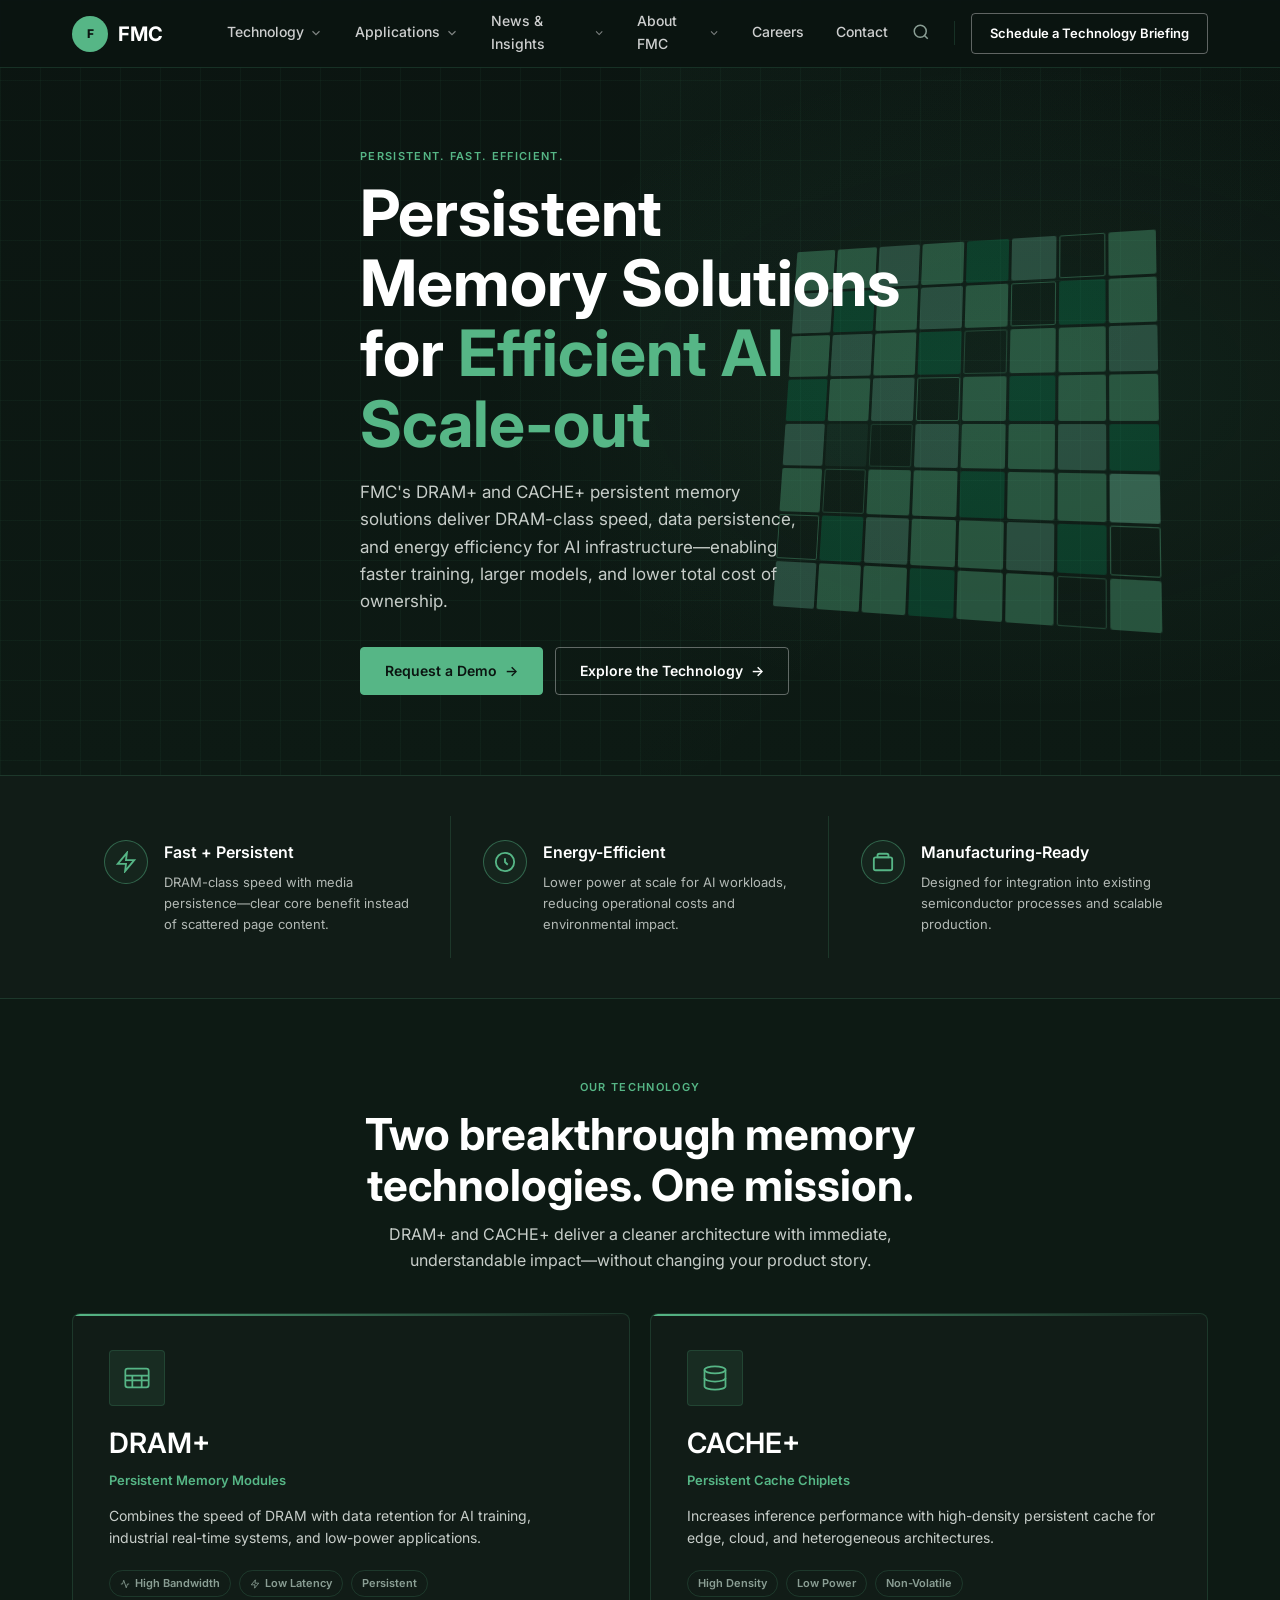
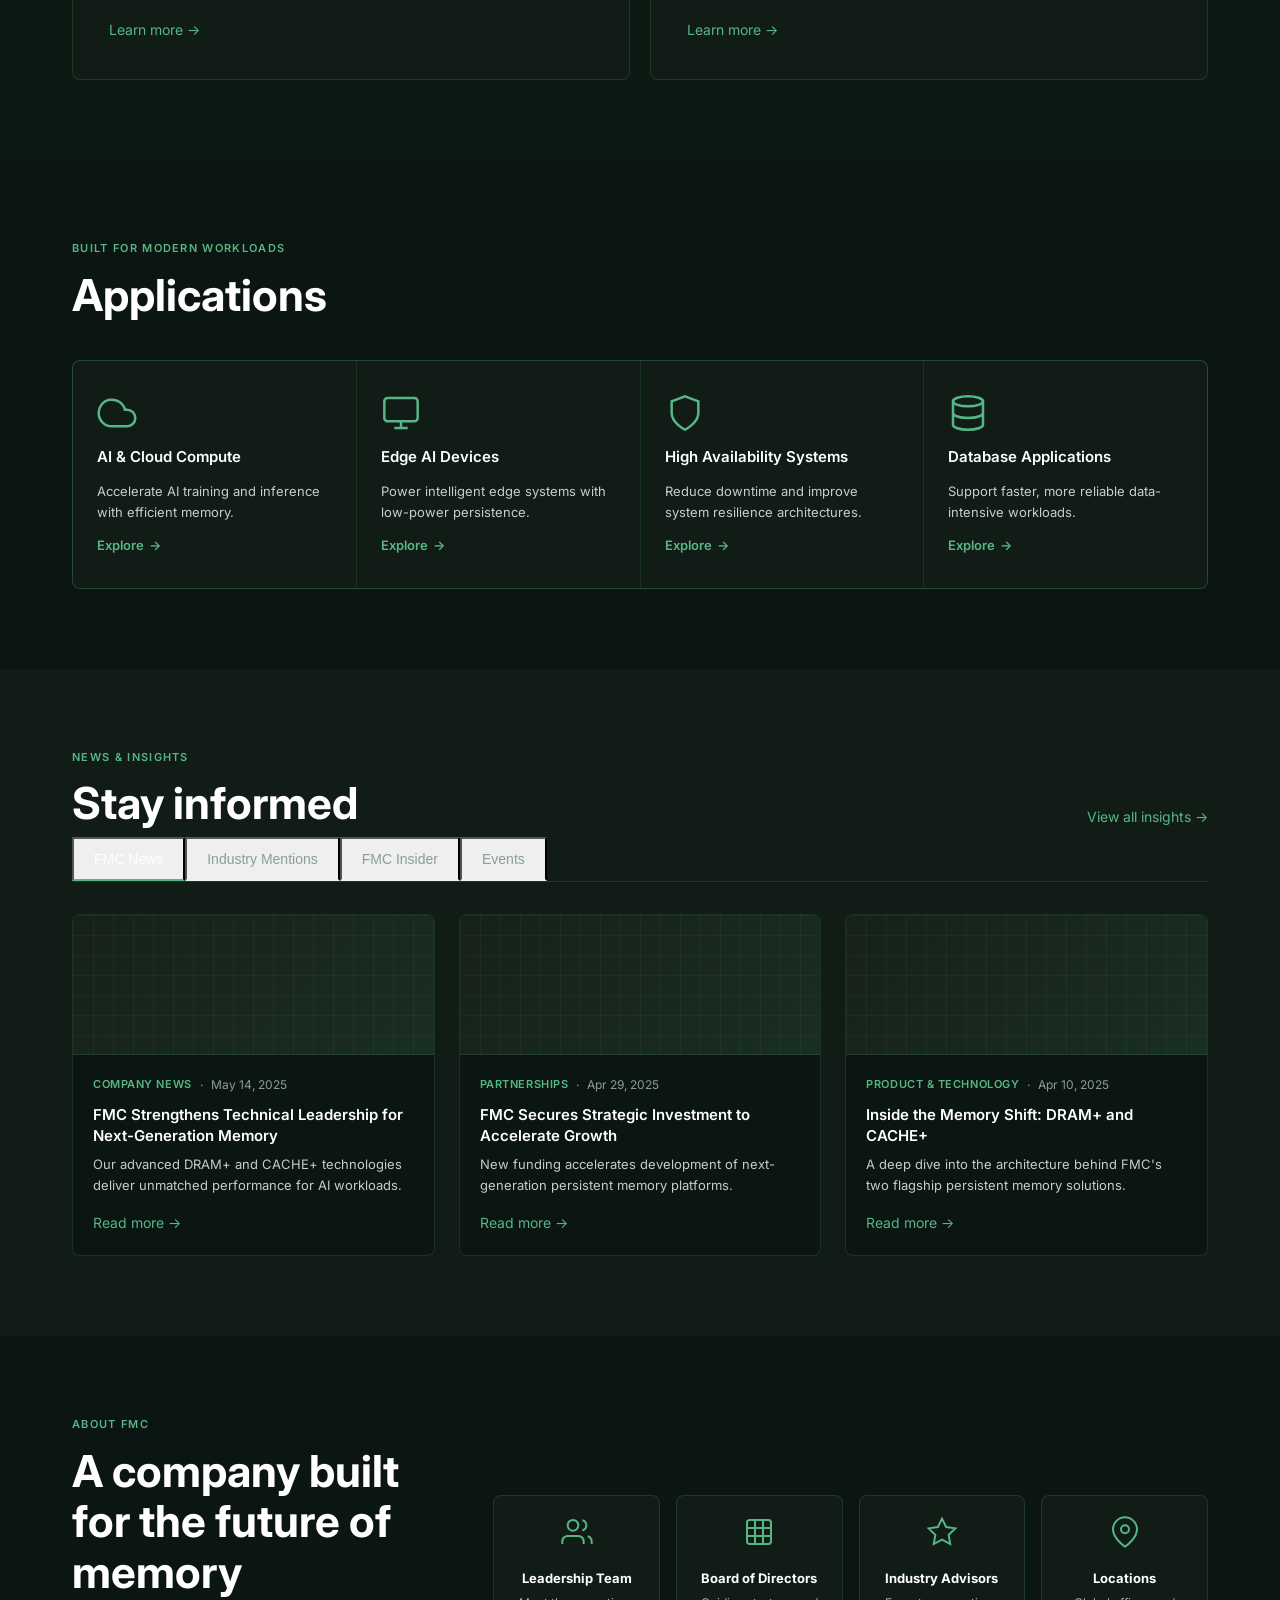
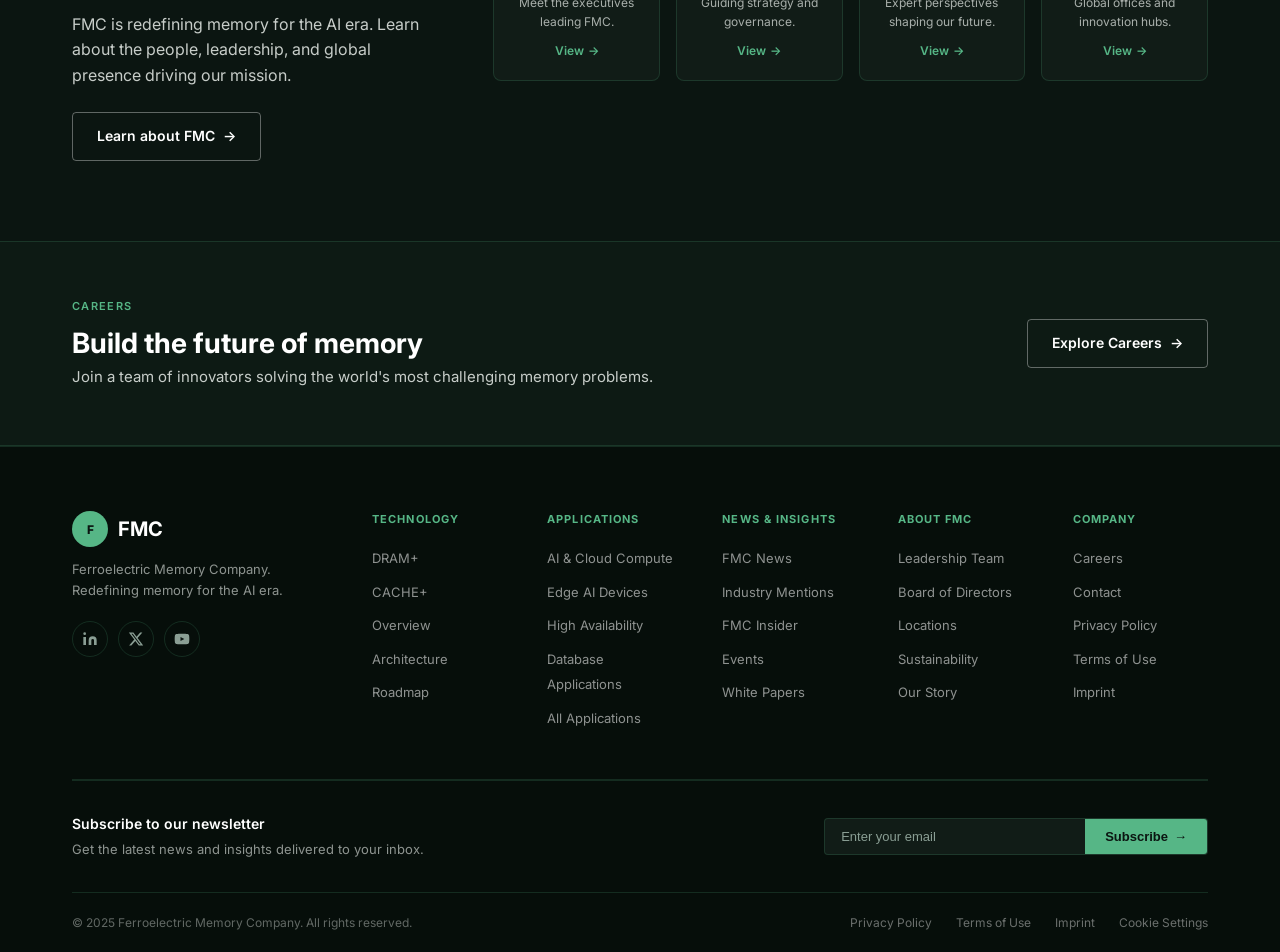
==== index.html @ cd0cb211 "Add files via upload" ====
<!DOCTYPE html>
<html lang="en">
<head>
  <meta charset="UTF-8">
  <meta name="viewport" content="width=device-width, initial-scale=1.0">
  <title>FMC — Ferroelectric Memory Company</title>
  <link rel="preconnect" href="https://fonts.googleapis.com">
  <link href="https://fonts.googleapis.com/css2?family=Inter:wght@400;500;600;700;800&display=swap" rel="stylesheet">
  <link rel="stylesheet" href="css/styles.css">
</head>
<body>

<!-- ============================================================
     HEADER
     ============================================================ -->
<header class="site-header">
  <div class="container">
    <a href="index.html" class="logo">
      <div class="logo-mark">F</div>
      <span>FMC</span>
    </a>

    <nav class="main-nav" aria-label="Main navigation">
      <ul class="nav-links">

        <!-- Technology -->
        <li class="nav-item">
          <span class="nav-link" tabindex="0">
            Technology
            <svg width="14" height="14" viewBox="0 0 24 24" fill="none" stroke="currentColor" stroke-width="2"><polyline points="6 9 12 15 18 9"/></svg>
          </span>
          <div class="mega-menu" role="menu">
            <div class="mega-col">
              <div class="mega-col-label">
                <svg width="14" height="14" viewBox="0 0 24 24" fill="none" stroke="currentColor" stroke-width="2"><circle cx="12" cy="12" r="10"/><line x1="12" y1="8" x2="12" y2="12"/><line x1="12" y1="16" x2="12.01" y2="16"/></svg>
                Overview
              </div>
              <ul class="mega-links">
                <li><a href="technology.html" class="mega-link">Technology Overview</a></li>
                <li><a href="technology.html" class="mega-link">The FMC Difference</a></li>
                <li><a href="technology.html" class="mega-link">Roadmap</a></li>
                <li><a href="technology.html" class="mega-link">Sustainability</a></li>
                <li><a href="technology.html" class="mega-link">Resources</a></li>
              </ul>
            </div>
            <div class="mega-col">
              <div class="mega-col-label">
                <svg width="14" height="14" viewBox="0 0 24 24" fill="none" stroke="currentColor" stroke-width="2"><rect x="2" y="3" width="20" height="14" rx="2"/><line x1="8" y1="21" x2="16" y2="21"/><line x1="12" y1="17" x2="12" y2="21"/></svg>
                Ferroelectric Memory
              </div>
              <ul class="mega-links">
                <li><a href="technology.html" class="mega-link">Ferroelectric Memory 101</a></li>
                <li><a href="technology.html" class="mega-link">How It Works</a></li>
                <li><a href="technology.html" class="mega-link">Advantages</a></li>
                <li><a href="technology.html" class="mega-link">Reliability &amp; Endurance</a></li>
                <li><a href="technology.html" class="mega-link">Performance &amp; Efficiency</a></li>
              </ul>
            </div>
            <div class="mega-col">
              <div class="mega-col-label">DRAM+</div>
              <ul class="mega-links">
                <li><a href="technology.html" class="mega-link">DRAM+ Overview</a></li>
                <li><a href="technology.html" class="mega-link">Persistent Memory Modules</a></li>
                <li><a href="technology.html" class="mega-link">Architecture</a></li>
                <li><a href="technology.html" class="mega-link">Benefits</a></li>
                <li><a href="technology.html" class="mega-link">Use Cases</a></li>
              </ul>
            </div>
            <div class="mega-col">
              <div class="mega-col-label">CACHE+</div>
              <ul class="mega-links">
                <li><a href="technology.html" class="mega-link">CACHE+ Overview</a></li>
                <li><a href="technology.html" class="mega-link">Persistent Cache Chiplets</a></li>
                <li><a href="technology.html" class="mega-link">Architecture</a></li>
                <li><a href="technology.html" class="mega-link">Benefits</a></li>
                <li><a href="technology.html" class="mega-link">Use Cases</a></li>
              </ul>
            </div>
            <div class="mega-featured">
              <div class="mega-card">
                <div class="mega-card-img">
                  <div style="width:100%;height:100%;background-image:linear-gradient(rgba(86,182,134,0.12) 1px,transparent 1px),linear-gradient(90deg,rgba(86,182,134,0.12) 1px,transparent 1px);background-size:12px 12px;"></div>
                </div>
                <div class="mega-card-body">
                  <div class="mega-card-tag">Featured</div>
                  <div class="mega-card-title">Introducing DRAM+</div>
                  <div class="mega-card-desc">Persistent memory modules with DRAM-class speed.</div>
                  <a href="technology.html" class="mega-card-link">Explore DRAM+ <span class="arrow">→</span></a>
                </div>
              </div>
              <div class="mega-card">
                <div class="mega-card-body" style="padding-top:16px;">
                  <div class="mega-card-tag">White Paper</div>
                  <div class="mega-card-title">FMC Technology White Paper</div>
                  <div class="mega-card-desc">Deep dive into ferroelectric memory technology.</div>
                  <a href="technology.html" class="mega-card-link">Read the White Paper <span class="arrow">→</span></a>
                </div>
              </div>
            </div>
          </div>
        </li>

        <!-- Applications -->
        <li class="nav-item">
          <a href="#applications" class="nav-link">
            Applications
            <svg width="14" height="14" viewBox="0 0 24 24" fill="none" stroke="currentColor" stroke-width="2"><polyline points="6 9 12 15 18 9"/></svg>
          </a>
          <div class="mega-menu" role="menu" style="min-width:500px;">
            <div class="mega-col">
              <div class="mega-col-label">Applications</div>
              <ul class="mega-links">
                <li><a href="#" class="mega-link">AI &amp; Cloud Compute</a></li>
                <li><a href="#" class="mega-link">Edge AI Devices</a></li>
                <li><a href="#" class="mega-link">High Availability Systems</a></li>
                <li><a href="#" class="mega-link">Database Applications</a></li>
                <li><a href="#" class="mega-link">All Applications</a></li>
              </ul>
            </div>
          </div>
        </li>

        <!-- News -->
        <li class="nav-item">
          <a href="news.html" class="nav-link">
            News &amp; Insights
            <svg width="14" height="14" viewBox="0 0 24 24" fill="none" stroke="currentColor" stroke-width="2"><polyline points="6 9 12 15 18 9"/></svg>
          </a>
          <div class="mega-menu" role="menu" style="min-width:520px;">
            <div class="mega-col">
              <div class="mega-col-label">News</div>
              <ul class="mega-links">
                <li><a href="news.html" class="mega-link">FMC News</a></li>
                <li><a href="news.html" class="mega-link">Industry Mentions</a></li>
                <li><a href="news.html" class="mega-link">FMC Insider</a></li>
                <li><a href="news.html" class="mega-link">Events</a></li>
                <li><a href="news.html" class="mega-link">Media Resources</a></li>
              </ul>
            </div>
          </div>
        </li>

        <!-- About FMC -->
        <li class="nav-item">
          <a href="about.html" class="nav-link">
            About FMC
            <svg width="14" height="14" viewBox="0 0 24 24" fill="none" stroke="currentColor" stroke-width="2"><polyline points="6 9 12 15 18 9"/></svg>
          </a>
          <div class="mega-menu mega-menu-wide" role="menu">
            <div class="mega-col">
              <div class="mega-col-label">Company Overview</div>
              <ul class="mega-links">
                <li><a href="about.html" class="mega-link">Our Mission</a></li>
                <li><a href="about.html" class="mega-link">Our Story</a></li>
                <li><a href="about.html" class="mega-link">Leadership in Memory</a></li>
                <li><a href="about.html" class="mega-link">Sustainability</a></li>
                <li><a href="about.html" class="mega-link">Press Kit</a></li>
              </ul>
            </div>
            <div class="mega-col">
              <div class="mega-col-label">Leadership Team</div>
              <p style="font-size:12px;color:var(--text-muted);margin-bottom:12px;">Meet the executives leading FMC.</p>
              <a href="about.html" style="font-size:13px;font-weight:600;color:var(--green-primary);display:flex;align-items:center;gap:4px;">View Leadership Team <span class="arrow">→</span></a>
              <div class="mega-person-row">
                <div class="mega-avatar"><svg width="16" height="16" viewBox="0 0 24 24" fill="none" stroke="currentColor" stroke-width="2"><path d="M20 21v-2a4 4 0 0 0-4-4H8a4 4 0 0 0-4 4v2"/><circle cx="12" cy="7" r="4"/></svg></div>
                <div class="mega-avatar"><svg width="16" height="16" viewBox="0 0 24 24" fill="none" stroke="currentColor" stroke-width="2"><path d="M20 21v-2a4 4 0 0 0-4-4H8a4 4 0 0 0-4 4v2"/><circle cx="12" cy="7" r="4"/></svg></div>
                <div class="mega-avatar"><svg width="16" height="16" viewBox="0 0 24 24" fill="none" stroke="currentColor" stroke-width="2"><path d="M20 21v-2a4 4 0 0 0-4-4H8a4 4 0 0 0-4 4v2"/><circle cx="12" cy="7" r="4"/></svg></div>
              </div>
            </div>
            <div class="mega-col">
              <div class="mega-col-label">Board of Directors</div>
              <p style="font-size:12px;color:var(--text-muted);margin-bottom:12px;">Experienced leaders guiding FMC's strategic vision.</p>
              <a href="about.html" style="font-size:13px;font-weight:600;color:var(--green-primary);display:flex;align-items:center;gap:4px;">View Board <span class="arrow">→</span></a>
              <div class="mega-person-row">
                <div class="mega-avatar"><svg width="16" height="16" viewBox="0 0 24 24" fill="none" stroke="currentColor" stroke-width="2"><path d="M20 21v-2a4 4 0 0 0-4-4H8a4 4 0 0 0-4 4v2"/><circle cx="12" cy="7" r="4"/></svg></div>
                <div class="mega-avatar"><svg width="16" height="16" viewBox="0 0 24 24" fill="none" stroke="currentColor" stroke-width="2"><path d="M20 21v-2a4 4 0 0 0-4-4H8a4 4 0 0 0-4 4v2"/><circle cx="12" cy="7" r="4"/></svg></div>
                <div class="mega-avatar"><svg width="16" height="16" viewBox="0 0 24 24" fill="none" stroke="currentColor" stroke-width="2"><path d="M20 21v-2a4 4 0 0 0-4-4H8a4 4 0 0 0-4 4v2"/><circle cx="12" cy="7" r="4"/></svg></div>
              </div>
            </div>
            <div class="mega-col">
              <div class="mega-col-label">Industry Advisors</div>
              <p style="font-size:12px;color:var(--text-muted);margin-bottom:12px;">Experts shaping the future of memory technology.</p>
              <a href="about.html" style="font-size:13px;font-weight:600;color:var(--green-primary);display:flex;align-items:center;gap:4px;">View Advisors <span class="arrow">→</span></a>
            </div>
            <div class="mega-col">
              <div class="mega-col-label">Locations</div>
              <ul class="mega-links">
                <li><a href="about.html" class="mega-link">Global Offices</a></li>
                <li><a href="about.html" class="mega-link">R&amp;D Centers</a></li>
                <li><a href="about.html" class="mega-link">Manufacturing Partners</a></li>
                <li><a href="about.html" class="mega-link">Contact Offices</a></li>
              </ul>
            </div>
            <div class="mega-featured">
              <div class="mega-card">
                <div class="mega-card-img" style="height:100px;">
                  <div style="width:100%;height:100%;background:linear-gradient(135deg,#162119,#1a2e22);display:flex;align-items:center;justify-content:center;">
                    <svg width="48" height="48" viewBox="0 0 24 24" fill="none" stroke="rgba(86,182,134,0.5)" stroke-width="1.5"><path d="M17 21v-2a4 4 0 0 0-4-4H5a4 4 0 0 0-4 4v2"/><circle cx="9" cy="7" r="4"/><path d="M23 21v-2a4 4 0 0 0-3-3.87"/><path d="M16 3.13a4 4 0 0 1 0 7.75"/></svg>
                  </div>
                </div>
                <div class="mega-card-body">
                  <div class="mega-card-title">Join Us in Building the Future of Memory</div>
                  <div class="mega-card-desc">Help us solve the world's most challenging memory problems.</div>
                  <a href="careers.html" class="mega-card-link">Explore Careers <span class="arrow">→</span></a>
                </div>
              </div>
            </div>
          </div>
        </li>

        <li class="nav-item">
          <a href="careers.html" class="nav-link">Careers</a>
        </li>
        <li class="nav-item">
          <a href="contact.html" class="nav-link">Contact</a>
        </li>
      </ul>

      <div class="nav-actions">
        <button class="nav-search-btn" aria-label="Search">
          <svg width="18" height="18" viewBox="0 0 24 24" fill="none" stroke="currentColor" stroke-width="2"><circle cx="11" cy="11" r="8"/><line x1="21" y1="21" x2="16.65" y2="16.65"/></svg>
        </button>
        <span style="width:1px;height:24px;background:var(--border);"></span>
        <a href="contact.html" class="btn btn-outline" style="padding:9px 18px;font-size:13px;">Schedule a Technology Briefing</a>
      </div>
    </nav>

    <button class="mobile-toggle" aria-label="Open menu" aria-expanded="false">
      <svg width="24" height="24" viewBox="0 0 24 24" fill="none" stroke="currentColor" stroke-width="2"><line x1="3" y1="6" x2="21" y2="6"/><line x1="3" y1="12" x2="21" y2="12"/><line x1="3" y1="18" x2="21" y2="18"/></svg>
    </button>
  </div>
</header>

<!-- Mobile menu -->
<div class="mobile-menu" role="dialog" aria-label="Mobile navigation">
  <a href="index.html" class="mobile-nav-link">Home</a>
  <a href="technology.html" class="mobile-nav-link">Technology</a>
  <a href="#applications" class="mobile-nav-link">Applications</a>
  <a href="news.html" class="mobile-nav-link">News &amp; Insights</a>
  <a href="about.html" class="mobile-nav-link">About FMC</a>
  <a href="careers.html" class="mobile-nav-link">Careers</a>
  <a href="contact.html" class="mobile-nav-link">Contact</a>
  <br>
  <a href="contact.html" class="btn btn-primary" style="width:100%;justify-content:center;margin-top:16px;">Schedule a Technology Briefing</a>
</div>

<!-- ============================================================
     HERO
     ============================================================ -->
<section class="hero">
  <div class="hero-bg"></div>
  <div class="container">
    <div class="hero-content">
      <span class="eyebrow">Persistent. Fast. Efficient.</span>
      <h1>Persistent Memory Solutions for <span class="accent">Efficient AI Scale-out</span></h1>
      <p>FMC's DRAM+ and CACHE+ persistent memory solutions deliver DRAM-class speed, data persistence, and energy efficiency for AI infrastructure—enabling faster training, larger models, and lower total cost of ownership.</p>
      <div class="hero-btns">
        <a href="contact.html" class="btn btn-primary">Request a Demo <span class="arrow">→</span></a>
        <a href="technology.html" class="btn btn-outline">Explore the Technology <span class="arrow">→</span></a>
      </div>
    </div>
  </div>
  <div class="hero-visual" aria-hidden="true">
    <div class="chip-grid">
      <!-- 64 cells -->
      <div class="chip-cell"></div><div class="chip-cell"></div><div class="chip-cell"></div><div class="chip-cell"></div><div class="chip-cell"></div><div class="chip-cell"></div><div class="chip-cell"></div><div class="chip-cell"></div>
      <div class="chip-cell"></div><div class="chip-cell"></div><div class="chip-cell"></div><div class="chip-cell"></div><div class="chip-cell"></div><div class="chip-cell"></div><div class="chip-cell"></div><div class="chip-cell"></div>
      <div class="chip-cell"></div><div class="chip-cell"></div><div class="chip-cell"></div><div class="chip-cell"></div><div class="chip-cell"></div><div class="chip-cell"></div><div class="chip-cell"></div><div class="chip-cell"></div>
      <div class="chip-cell"></div><div class="chip-cell"></div><div class="chip-cell"></div><div class="chip-cell"></div><div class="chip-cell"></div><div class="chip-cell"></div><div class="chip-cell"></div><div class="chip-cell"></div>
      <div class="chip-cell"></div><div class="chip-cell"></div><div class="chip-cell"></div><div class="chip-cell"></div><div class="chip-cell"></div><div class="chip-cell"></div><div class="chip-cell"></div><div class="chip-cell"></div>
      <div class="chip-cell"></div><div class="chip-cell"></div><div class="chip-cell"></div><div class="chip-cell"></div><div class="chip-cell"></div><div class="chip-cell"></div><div class="chip-cell"></div><div class="chip-cell"></div>
      <div class="chip-cell"></div><div class="chip-cell"></div><div class="chip-cell"></div><div class="chip-cell"></div><div class="chip-cell"></div><div class="chip-cell"></div><div class="chip-cell"></div><div class="chip-cell"></div>
      <div class="chip-cell"></div><div class="chip-cell"></div><div class="chip-cell"></div><div class="chip-cell"></div><div class="chip-cell"></div><div class="chip-cell"></div><div class="chip-cell"></div><div class="chip-cell"></div>
    </div>
  </div>
</section>

<!-- ============================================================
     PILLARS
     ============================================================ -->
<section class="pillars">
  <div class="container">
    <div class="pillars-grid">
      <div class="pillar">
        <div class="pillar-icon">
          <svg width="22" height="22" viewBox="0 0 24 24" fill="none" stroke="currentColor" stroke-width="2"><polygon points="13 2 3 14 12 14 11 22 21 10 12 10 13 2"/></svg>
        </div>
        <div class="pillar-text">
          <h4>Fast + Persistent</h4>
          <p>DRAM-class speed with media persistence—clear core benefit instead of scattered page content.</p>
        </div>
      </div>
      <div class="pillar">
        <div class="pillar-icon">
          <svg width="22" height="22" viewBox="0 0 24 24" fill="none" stroke="currentColor" stroke-width="2"><path d="M12 2a10 10 0 1 0 0 20A10 10 0 0 0 12 2z"/><path d="M12 8v4l3 3"/></svg>
        </div>
        <div class="pillar-text">
          <h4>Energy-Efficient</h4>
          <p>Lower power at scale for AI workloads, reducing operational costs and environmental impact.</p>
        </div>
      </div>
      <div class="pillar">
        <div class="pillar-icon">
          <svg width="22" height="22" viewBox="0 0 24 24" fill="none" stroke="currentColor" stroke-width="2"><rect x="2" y="7" width="20" height="14" rx="2"/><path d="M16 3h-8a2 2 0 0 0-2 2v2h12V5a2 2 0 0 0-2-2z"/></svg>
        </div>
        <div class="pillar-text">
          <h4>Manufacturing-Ready</h4>
          <p>Designed for integration into existing semiconductor processes and scalable production.</p>
        </div>
      </div>
    </div>
  </div>
</section>

<!-- ============================================================
     TECHNOLOGY
     ============================================================ -->
<section class="section tech-section" id="technology">
  <div class="container">
    <div style="text-align:center;max-width:600px;margin:0 auto 40px;">
      <span class="eyebrow">Our Technology</span>
      <h2>Two breakthrough memory technologies. One mission.</h2>
      <p style="margin-top:12px;">DRAM+ and CACHE+ deliver a cleaner architecture with immediate, understandable impact—without changing your product story.</p>
    </div>
    <div class="tech-grid">
      <div class="tech-card">
        <div class="tech-card-icon">
          <svg width="28" height="28" viewBox="0 0 24 24" fill="none" stroke="#56B686" stroke-width="1.5"><rect x="2" y="4" width="20" height="16" rx="2"/><line x1="2" y1="10" x2="22" y2="10"/><line x1="2" y1="14" x2="22" y2="14"/><line x1="8" y1="10" x2="8" y2="20"/><line x1="16" y1="10" x2="16" y2="20"/></svg>
        </div>
        <h3>DRAM+</h3>
        <span class="accent">Persistent Memory Modules</span>
        <p>Combines the speed of DRAM with data retention for AI training, industrial real-time systems, and low-power applications.</p>
        <div class="tags">
          <span class="tag"><svg viewBox="0 0 24 24" fill="none" stroke="currentColor" stroke-width="2"><polyline points="22 12 18 12 15 21 9 3 6 12 2 12"/></svg> High Bandwidth</span>
          <span class="tag"><svg viewBox="0 0 24 24" fill="none" stroke="currentColor" stroke-width="2"><polygon points="13 2 3 14 12 14 11 22 21 10 12 10 13 2"/></svg> Low Latency</span>
          <span class="tag">Persistent</span>
        </div>
        <a href="technology.html" class="btn-ghost">Learn more <span class="arrow">→</span></a>
      </div>
      <div class="tech-card">
        <div class="tech-card-icon">
          <svg width="28" height="28" viewBox="0 0 24 24" fill="none" stroke="#56B686" stroke-width="1.5"><ellipse cx="12" cy="5" rx="9" ry="3"/><path d="M21 12c0 1.66-4 3-9 3s-9-1.34-9-3"/><path d="M3 5v14c0 1.66 4 3 9 3s9-1.34 9-3V5"/></svg>
        </div>
        <h3>CACHE+</h3>
        <span class="accent">Persistent Cache Chiplets</span>
        <p>Increases inference performance with high-density persistent cache for edge, cloud, and heterogeneous architectures.</p>
        <div class="tags">
          <span class="tag">High Density</span>
          <span class="tag">Low Power</span>
          <span class="tag">Non-Volatile</span>
        </div>
        <a href="technology.html" class="btn-ghost">Learn more <span class="arrow">→</span></a>
      </div>
    </div>
  </div>
</section>

<!-- ============================================================
     APPLICATIONS
     ============================================================ -->
<section class="section apps-section" id="applications">
  <div class="container">
    <span class="eyebrow">Built for Modern Workloads</span>
    <h2>Applications</h2>
    <div class="apps-grid">
      <div class="app-card">
        <svg class="app-icon" viewBox="0 0 24 24" fill="none" stroke="currentColor" stroke-width="1.5"><path d="M18 10h-1.26A8 8 0 1 0 9 20h9a5 5 0 0 0 0-10z"/></svg>
        <h4>AI &amp; Cloud Compute</h4>
        <p>Accelerate AI training and inference with efficient memory.</p>
        <a href="#" class="app-link">Explore <span class="arrow">→</span></a>
      </div>
      <div class="app-card">
        <svg class="app-icon" viewBox="0 0 24 24" fill="none" stroke="currentColor" stroke-width="1.5"><rect x="2" y="3" width="20" height="14" rx="2"/><line x1="8" y1="21" x2="16" y2="21"/><line x1="12" y1="17" x2="12" y2="21"/></svg>
        <h4>Edge AI Devices</h4>
        <p>Power intelligent edge systems with low-power persistence.</p>
        <a href="#" class="app-link">Explore <span class="arrow">→</span></a>
      </div>
      <div class="app-card">
        <svg class="app-icon" viewBox="0 0 24 24" fill="none" stroke="currentColor" stroke-width="1.5"><path d="M12 22s8-4 8-10V5l-8-3-8 3v7c0 6 8 10 8 10z"/></svg>
        <h4>High Availability Systems</h4>
        <p>Reduce downtime and improve system resilience architectures.</p>
        <a href="#" class="app-link">Explore <span class="arrow">→</span></a>
      </div>
      <div class="app-card">
        <svg class="app-icon" viewBox="0 0 24 24" fill="none" stroke="currentColor" stroke-width="1.5"><ellipse cx="12" cy="5" rx="9" ry="3"/><path d="M21 12c0 1.66-4 3-9 3s-9-1.34-9-3"/><path d="M3 5v14c0 1.66 4 3 9 3s9-1.34 9-3V5"/></svg>
        <h4>Database Applications</h4>
        <p>Support faster, more reliable data-intensive workloads.</p>
        <a href="#" class="app-link">Explore <span class="arrow">→</span></a>
      </div>
    </div>
  </div>
</section>

<!-- ============================================================
     NEWS PREVIEW
     ============================================================ -->
<section class="section news-section" id="news">
  <div class="container">
    <div class="section-header">
      <div>
        <span class="eyebrow">News &amp; Insights</span>
        <h2>Stay informed</h2>
      </div>
      <a href="news.html" class="btn-ghost">View all insights <span class="arrow">→</span></a>
    </div>
    <div class="news-tabs-nav">
      <button class="news-tab active">FMC News</button>
      <button class="news-tab">Industry Mentions</button>
      <button class="news-tab">FMC Insider</button>
      <button class="news-tab">Events</button>
    </div>
    <div class="news-grid">
      <div class="news-card">
        <div class="news-card-img"><div class="news-card-img-inner"></div></div>
        <div class="news-card-body">
          <div class="news-meta"><span class="news-cat">Company News</span><span>·</span><span>May 14, 2025</span></div>
          <h4>FMC Strengthens Technical Leadership for Next-Generation Memory</h4>
          <p>Our advanced DRAM+ and CACHE+ technologies deliver unmatched performance for AI workloads.</p>
          <a href="news.html" class="btn-ghost">Read more <span class="arrow">→</span></a>
        </div>
      </div>
      <div class="news-card">
        <div class="news-card-img"><div class="news-card-img-inner"></div></div>
        <div class="news-card-body">
          <div class="news-meta"><span class="news-cat">Partnerships</span><span>·</span><span>Apr 29, 2025</span></div>
          <h4>FMC Secures Strategic Investment to Accelerate Growth</h4>
          <p>New funding accelerates development of next-generation persistent memory platforms.</p>
          <a href="news.html" class="btn-ghost">Read more <span class="arrow">→</span></a>
        </div>
      </div>
      <div class="news-card">
        <div class="news-card-img"><div class="news-card-img-inner"></div></div>
        <div class="news-card-body">
          <div class="news-meta"><span class="news-cat">Product &amp; Technology</span><span>·</span><span>Apr 10, 2025</span></div>
          <h4>Inside the Memory Shift: DRAM+ and CACHE+</h4>
          <p>A deep dive into the architecture behind FMC's two flagship persistent memory solutions.</p>
          <a href="news.html" class="btn-ghost">Read more <span class="arrow">→</span></a>
        </div>
      </div>
    </div>
  </div>
</section>

<!-- ============================================================
     ABOUT PREVIEW
     ============================================================ -->
<section class="section about-preview">
  <div class="container">
    <div class="about-preview-grid">
      <div>
        <span class="eyebrow">About FMC</span>
        <h2>A company built for the future of memory</h2>
        <p style="margin-top:14px;">FMC is redefining memory for the AI era. Learn about the people, leadership, and global presence driving our mission.</p>
        <a href="about.html" class="btn btn-outline" style="margin-top:24px;">Learn about FMC <span class="arrow">→</span></a>
      </div>
      <div class="about-sub-grid">
        <div class="about-sub-card">
          <svg class="about-sub-icon" viewBox="0 0 24 24" fill="none" stroke="currentColor" stroke-width="1.5"><path d="M17 21v-2a4 4 0 0 0-4-4H5a4 4 0 0 0-4 4v2"/><circle cx="9" cy="7" r="4"/><path d="M23 21v-2a4 4 0 0 0-3-3.87"/><path d="M16 3.13a4 4 0 0 1 0 7.75"/></svg>
          <h5>Leadership Team</h5>
          <p>Meet the executives leading FMC.</p>
          <a href="about.html" class="sub-link">View <span class="arrow">→</span></a>
        </div>
        <div class="about-sub-card">
          <svg class="about-sub-icon" viewBox="0 0 24 24" fill="none" stroke="currentColor" stroke-width="1.5"><rect x="3" y="3" width="18" height="18" rx="2"/><line x1="9" y1="3" x2="9" y2="21"/><line x1="15" y1="3" x2="15" y2="21"/><line x1="3" y1="9" x2="21" y2="9"/><line x1="3" y1="15" x2="21" y2="15"/></svg>
          <h5>Board of Directors</h5>
          <p>Guiding strategy and governance.</p>
          <a href="about.html" class="sub-link">View <span class="arrow">→</span></a>
        </div>
        <div class="about-sub-card">
          <svg class="about-sub-icon" viewBox="0 0 24 24" fill="none" stroke="currentColor" stroke-width="1.5"><polygon points="12 2 15.09 8.26 22 9.27 17 14.14 18.18 21.02 12 17.77 5.82 21.02 7 14.14 2 9.27 8.91 8.26 12 2"/></svg>
          <h5>Industry Advisors</h5>
          <p>Expert perspectives shaping our future.</p>
          <a href="about.html" class="sub-link">View <span class="arrow">→</span></a>
        </div>
        <div class="about-sub-card">
          <svg class="about-sub-icon" viewBox="0 0 24 24" fill="none" stroke="currentColor" stroke-width="1.5"><path d="M21 10c0 7-9 13-9 13s-9-6-9-13a9 9 0 0 1 18 0z"/><circle cx="12" cy="10" r="3"/></svg>
          <h5>Locations</h5>
          <p>Global offices and innovation hubs.</p>
          <a href="about.html" class="sub-link">View <span class="arrow">→</span></a>
        </div>
      </div>
    </div>
  </div>
</section>

<!-- ============================================================
     CAREERS BAND
     ============================================================ -->
<section class="careers-band">
  <div class="container">
    <div>
      <span class="eyebrow">Careers</span>
      <h2>Build the future of memory</h2>
      <p>Join a team of innovators solving the world's most challenging memory problems.</p>
    </div>
    <a href="careers.html" class="btn btn-outline">Explore Careers <span class="arrow">→</span></a>
  </div>
</section>

<!-- ============================================================
     FOOTER
     ============================================================ -->
<footer class="site-footer">
  <div class="container">
    <div class="footer-top">
      <div class="footer-brand">
        <a href="index.html" class="logo">
          <div class="logo-mark">F</div>
          <span>FMC</span>
        </a>
        <p>Ferroelectric Memory Company. Redefining memory for the AI era.</p>
        <div class="footer-socials">
          <a href="#" class="social-btn" aria-label="LinkedIn">
            <svg width="16" height="16" viewBox="0 0 24 24" fill="currentColor"><path d="M16 8a6 6 0 0 1 6 6v7h-4v-7a2 2 0 0 0-2-2 2 2 0 0 0-2 2v7h-4v-7a6 6 0 0 1 6-6z"/><rect x="2" y="9" width="4" height="12"/><circle cx="4" cy="4" r="2"/></svg>
          </a>
          <a href="#" class="social-btn" aria-label="X / Twitter">
            <svg width="16" height="16" viewBox="0 0 24 24" fill="currentColor"><path d="M18.244 2.25h3.308l-7.227 8.26 8.502 11.24H16.17l-5.214-6.817L4.99 21.75H1.68l7.73-8.835L1.254 2.25H8.08l4.713 6.231zm-1.161 17.52h1.833L7.084 4.126H5.117z"/></svg>
          </a>
          <a href="#" class="social-btn" aria-label="YouTube">
            <svg width="16" height="16" viewBox="0 0 24 24" fill="currentColor"><path d="M22.54 6.42a2.78 2.78 0 0 0-1.95-1.96C18.88 4 12 4 12 4s-6.88 0-8.59.46a2.78 2.78 0 0 0-1.95 1.96A29 29 0 0 0 1 12a29 29 0 0 0 .46 5.58A2.78 2.78 0 0 0 3.41 19.54C5.12 20 12 20 12 20s6.88 0 8.59-.46a2.78 2.78 0 0 0 1.95-1.96A29 29 0 0 0 23 12a29 29 0 0 0-.46-5.58z"/><polygon points="9.75 15.02 15.5 12 9.75 8.98 9.75 15.02" fill="#0B1511"/></svg>
          </a>
        </div>
      </div>
      <div class="footer-col">
        <h6>Technology</h6>
        <ul>
          <li><a href="technology.html">DRAM+</a></li>
          <li><a href="technology.html">CACHE+</a></li>
          <li><a href="technology.html">Overview</a></li>
          <li><a href="technology.html">Architecture</a></li>
          <li><a href="technology.html">Roadmap</a></li>
        </ul>
      </div>
      <div class="footer-col">
        <h6>Applications</h6>
        <ul>
          <li><a href="#">AI &amp; Cloud Compute</a></li>
          <li><a href="#">Edge AI Devices</a></li>
          <li><a href="#">High Availability</a></li>
          <li><a href="#">Database Applications</a></li>
          <li><a href="#">All Applications</a></li>
        </ul>
      </div>
      <div class="footer-col">
        <h6>News &amp; Insights</h6>
        <ul>
          <li><a href="news.html">FMC News</a></li>
          <li><a href="news.html">Industry Mentions</a></li>
          <li><a href="news.html">FMC Insider</a></li>
          <li><a href="news.html">Events</a></li>
          <li><a href="news.html">White Papers</a></li>
        </ul>
      </div>
      <div class="footer-col">
        <h6>About FMC</h6>
        <ul>
          <li><a href="about.html">Leadership Team</a></li>
          <li><a href="about.html">Board of Directors</a></li>
          <li><a href="about.html">Locations</a></li>
          <li><a href="about.html">Sustainability</a></li>
          <li><a href="about.html">Our Story</a></li>
        </ul>
      </div>
      <div class="footer-col">
        <h6>Company</h6>
        <ul>
          <li><a href="careers.html">Careers</a></li>
          <li><a href="contact.html">Contact</a></li>
          <li><a href="#">Privacy Policy</a></li>
          <li><a href="#">Terms of Use</a></li>
          <li><a href="#">Imprint</a></li>
        </ul>
      </div>
    </div>
    <div class="footer-newsletter">
      <div class="newsletter-text">
        <h5>Subscribe to our newsletter</h5>
        <p>Get the latest news and insights delivered to your inbox.</p>
      </div>
      <div class="newsletter-form">
        <input type="email" class="newsletter-input" placeholder="Enter your email">
        <button class="newsletter-btn">Subscribe <span class="arrow">→</span></button>
      </div>
    </div>
    <div class="footer-bottom">
      <p>© 2025 Ferroelectric Memory Company. All rights reserved.</p>
      <div class="footer-legal">
        <a href="#">Privacy Policy</a>
        <a href="#">Terms of Use</a>
        <a href="#">Imprint</a>
        <a href="#">Cookie Settings</a>
      </div>
    </div>
  </div>
</footer>

<script src="js/main.js"></script>
</body>
</html>
---- css/styles.css ----
/* ============================================================
   FMC — Ferroelectric Memory Company
   Design System v1.0
   ============================================================ */

/* --- TOKENS --- */
:root {
  --bg-dark:     #0B1511;
  --bg-card:     #111C17;
  --bg-card-2:   #162119;
  --green-primary: #56B686;
  --green-light:   #7BDCB5;
  --green-accent:  #00D084;
  --white:       #FFFFFF;
  --off-white:   #E8EDE9;
  --text-muted:  #8A9E94;
  --border:      rgba(86, 182, 134, 0.18);
  --border-hover: rgba(86, 182, 134, 0.45);

  --font: 'Inter', system-ui, -apple-system, sans-serif;
  --radius: 4px;
  --radius-lg: 8px;

  --nav-h: 68px;
}

/* --- RESET --- */
*, *::before, *::after { box-sizing: border-box; margin: 0; padding: 0; }
html { scroll-behavior: smooth; }
body {
  background: var(--bg-dark);
  color: var(--white);
  font-family: var(--font);
  font-size: 16px;
  line-height: 1.6;
  -webkit-font-smoothing: antialiased;
}
a { color: inherit; text-decoration: none; }
img { max-width: 100%; display: block; }
ul { list-style: none; }

/* --- TYPOGRAPHY --- */
.eyebrow {
  font-size: 11px;
  font-weight: 600;
  letter-spacing: 0.12em;
  text-transform: uppercase;
  color: var(--green-primary);
  display: block;
  margin-bottom: 12px;
}
h1 { font-size: clamp(36px, 5vw, 64px); font-weight: 700; line-height: 1.1; }
h2 { font-size: clamp(28px, 3.5vw, 44px); font-weight: 700; line-height: 1.15; }
h3 { font-size: clamp(20px, 2.5vw, 28px); font-weight: 600; line-height: 1.25; }
h4 { font-size: 16px; font-weight: 600; }
p { color: var(--off-white); opacity: 0.85; }
.accent { color: var(--green-primary); }
.accent-light { color: var(--green-light); }

/* --- BUTTONS --- */
.btn {
  display: inline-flex;
  align-items: center;
  gap: 8px;
  padding: 12px 24px;
  border-radius: var(--radius);
  font-size: 14px;
  font-weight: 600;
  cursor: pointer;
  transition: all 0.2s ease;
  border: 1px solid transparent;
  white-space: nowrap;
}
.btn-primary {
  background: var(--green-primary);
  color: #0B1511;
  border-color: var(--green-primary);
}
.btn-primary:hover {
  background: var(--green-light);
  border-color: var(--green-light);
}
.btn-outline {
  background: transparent;
  color: var(--white);
  border-color: rgba(255,255,255,0.35);
}
.btn-outline:hover {
  border-color: var(--green-primary);
  color: var(--green-primary);
}
.btn-ghost {
  background: transparent;
  color: var(--green-primary);
  border: none;
  padding: 0;
  font-size: 14px;
  gap: 6px;
}
.btn-ghost:hover { color: var(--green-light); }
.arrow { display: inline-block; transition: transform 0.2s; }
.btn:hover .arrow, a:hover .arrow { transform: translateX(3px); }

/* --- LAYOUT --- */
.container { max-width: 1200px; margin: 0 auto; padding: 0 32px; }
.section { padding: 80px 0; }
.section-sm { padding: 48px 0; }

/* --- DIVIDER --- */
.divider {
  border: none;
  border-top: 1px solid var(--border);
  margin: 0;
}

/* ============================================================
   NAVIGATION
   ============================================================ */
.site-header {
  position: fixed;
  top: 0; left: 0; right: 0;
  z-index: 1000;
  height: var(--nav-h);
  background: rgba(11, 21, 17, 0.95);
  backdrop-filter: blur(12px);
  border-bottom: 1px solid var(--border);
  display: flex;
  align-items: center;
}
.site-header .container {
  display: flex;
  align-items: center;
  width: 100%;
}

/* Logo */
.logo {
  display: flex;
  align-items: center;
  gap: 10px;
  font-weight: 700;
  font-size: 20px;
  flex-shrink: 0;
  margin-right: 48px;
}
.logo-mark {
  width: 36px; height: 36px;
  background: var(--green-primary);
  border-radius: 50%;
  display: flex; align-items: center; justify-content: center;
  font-size: 12px; font-weight: 800;
  color: #0B1511;
}

/* Main nav */
.main-nav { display: flex; align-items: center; flex: 1; }
.nav-links {
  display: flex;
  align-items: center;
  gap: 0;
  flex: 1;
}
.nav-item { position: relative; }
.nav-link {
  display: flex;
  align-items: center;
  gap: 5px;
  padding: 0 16px;
  height: var(--nav-h);
  font-size: 14px;
  font-weight: 500;
  color: rgba(255,255,255,0.8);
  transition: color 0.2s;
  cursor: pointer;
  border-bottom: 2px solid transparent;
}
.nav-link:hover,
.nav-link.active {
  color: var(--white);
  border-bottom-color: var(--green-primary);
}
.nav-link svg { opacity: 0.6; transition: transform 0.2s; }
.nav-item:hover .nav-link svg { transform: rotate(180deg); opacity: 1; }

/* Nav CTA */
.nav-actions { display: flex; align-items: center; gap: 16px; margin-left: auto; }
.nav-search-btn {
  background: none; border: none; cursor: pointer;
  color: var(--text-muted); padding: 8px;
  transition: color 0.2s;
}
.nav-search-btn:hover { color: var(--white); }

/* ---- MEGA MENU ---- */
.mega-menu {
  position: absolute;
  top: calc(var(--nav-h) + 1px);
  left: 50%;
  transform: translateX(-50%);
  background: #0e1a15;
  border: 1px solid var(--border);
  border-radius: 0 0 var(--radius-lg) var(--radius-lg);
  padding: 32px;
  min-width: 900px;
  display: none;
  gap: 0;
  box-shadow: 0 24px 64px rgba(0,0,0,0.6);
}
.nav-item:hover .mega-menu { display: flex; }

/* Mega menu triangle */
.mega-menu::before {
  content: '';
  position: absolute;
  top: -6px; left: 50%; transform: translateX(-50%);
  width: 12px; height: 12px;
  background: #0e1a15;
  border-top: 1px solid var(--border);
  border-left: 1px solid var(--border);
  transform: translateX(-50%) rotate(45deg);
}

.mega-col {
  flex: 1;
  padding: 0 20px;
  border-right: 1px solid var(--border);
  min-width: 140px;
}
.mega-col:first-child { padding-left: 0; }
.mega-col:last-child { border-right: none; }

.mega-col-label {
  font-size: 10px;
  font-weight: 700;
  letter-spacing: 0.14em;
  text-transform: uppercase;
  color: var(--green-primary);
  margin-bottom: 16px;
  display: flex;
  align-items: center;
  gap: 8px;
}
.mega-col-label svg { opacity: 0.8; }
.mega-links { display: flex; flex-direction: column; gap: 2px; }
.mega-link {
  font-size: 13px;
  color: rgba(255,255,255,0.7);
  padding: 6px 0;
  transition: color 0.15s;
  display: block;
}
.mega-link:hover { color: var(--green-light); }

.mega-featured {
  width: 220px;
  flex-shrink: 0;
  padding-left: 24px;
  border-right: none;
  border-left: 1px solid var(--border);
  display: flex;
  flex-direction: column;
  gap: 16px;
}
.mega-card {
  background: var(--bg-card);
  border: 1px solid var(--border);
  border-radius: var(--radius);
  overflow: hidden;
}
.mega-card-img {
  width: 100%; height: 80px;
  background: linear-gradient(135deg, #162119 0%, #1a2e22 100%);
  display: flex; align-items: center; justify-content: center;
  font-size: 10px; color: var(--text-muted);
  border-bottom: 1px solid var(--border);
}
.mega-card-body { padding: 12px; }
.mega-card-tag {
  font-size: 10px; font-weight: 600;
  text-transform: uppercase; letter-spacing: 0.1em;
  color: var(--text-muted); margin-bottom: 4px;
}
.mega-card-title { font-size: 13px; font-weight: 600; margin-bottom: 4px; }
.mega-card-desc { font-size: 11px; color: var(--text-muted); margin-bottom: 8px; }
.mega-card-link {
  font-size: 11px; font-weight: 600;
  color: var(--green-primary);
  display: flex; align-items: center; gap: 4px;
}

/* About mega menu — full width with person avatars */
.mega-menu-wide {
  min-width: 1100px;
}
.mega-person-row {
  display: flex;
  gap: 10px;
  margin-top: 12px;
}
.mega-avatar {
  width: 36px; height: 36px;
  border-radius: 50%;
  background: var(--bg-card-2);
  border: 1px solid var(--border);
  display: flex; align-items: center; justify-content: center;
}
.mega-avatar svg { opacity: 0.4; }

/* ============================================================
   HERO
   ============================================================ */
.hero {
  padding-top: calc(var(--nav-h) + 80px);
  padding-bottom: 80px;
  position: relative;
  overflow: hidden;
  min-height: 580px;
  display: flex;
  align-items: center;
}
.hero-bg {
  position: absolute;
  inset: 0;
  background: 
    radial-gradient(ellipse 60% 60% at 80% 50%, rgba(86,182,134,0.07) 0%, transparent 70%),
    linear-gradient(180deg, #0B1511 0%, #0d1a14 100%);
  z-index: 0;
}
/* Grid texture overlay */
.hero-bg::after {
  content: '';
  position: absolute;
  inset: 0;
  background-image: 
    linear-gradient(rgba(86,182,134,0.05) 1px, transparent 1px),
    linear-gradient(90deg, rgba(86,182,134,0.05) 1px, transparent 1px);
  background-size: 40px 40px;
  z-index: 0;
}
.hero .container { position: relative; z-index: 1; }
.hero-content { max-width: 560px; }
.hero-content h1 { margin-bottom: 20px; }
.hero-content p { font-size: 17px; margin-bottom: 32px; max-width: 440px; }
.hero-btns { display: flex; gap: 12px; flex-wrap: wrap; }

/* Right graphic placeholder */
.hero-visual {
  position: absolute;
  right: 0; top: var(--nav-h);
  bottom: 0;
  width: 50%;
  background: linear-gradient(135deg, rgba(86,182,134,0.04) 0%, transparent 60%);
  display: flex; align-items: center; justify-content: center;
}
.chip-grid {
  width: 380px; height: 380px;
  display: grid;
  grid-template-columns: repeat(8, 1fr);
  gap: 3px;
  opacity: 0.35;
  transform: perspective(600px) rotateY(-12deg) rotateX(8deg);
}
.chip-cell {
  background: var(--green-primary);
  border-radius: 2px;
  aspect-ratio: 1;
}
.chip-cell:nth-child(3n) { background: var(--green-light); opacity: 0.7; }
.chip-cell:nth-child(5n) { background: var(--green-accent); opacity: 0.5; }
.chip-cell:nth-child(7n) { background: transparent; border: 1px solid var(--green-primary); }

/* ============================================================
   VALUE PILLARS
   ============================================================ */
.pillars {
  background: var(--bg-card);
  border-top: 1px solid var(--border);
  border-bottom: 1px solid var(--border);
  padding: 40px 0;
}
.pillars-grid {
  display: grid;
  grid-template-columns: repeat(3, 1fr);
  gap: 0;
}
.pillar {
  display: flex;
  align-items: flex-start;
  gap: 16px;
  padding: 24px 32px;
  border-right: 1px solid var(--border);
}
.pillar:last-child { border-right: none; }
.pillar-icon {
  width: 44px; height: 44px;
  border: 1px solid var(--border-hover);
  border-radius: 50%;
  display: flex; align-items: center; justify-content: center;
  flex-shrink: 0;
  background: rgba(86,182,134,0.06);
}
.pillar-icon svg { color: var(--green-primary); }
.pillar-text h4 { margin-bottom: 6px; }
.pillar-text p { font-size: 13px; opacity: 0.75; }

/* ============================================================
   TECHNOLOGY SECTION (homepage)
   ============================================================ */
.tech-section { background: #0d1a14; }
.tech-grid {
  display: grid;
  grid-template-columns: 1fr 1fr;
  gap: 20px;
  margin-top: 40px;
}
.tech-card {
  background: var(--bg-card);
  border: 1px solid var(--border);
  border-radius: var(--radius-lg);
  padding: 36px;
  position: relative;
  overflow: hidden;
  transition: border-color 0.2s;
}
.tech-card:hover { border-color: var(--border-hover); }
.tech-card::before {
  content: '';
  position: absolute;
  top: 0; left: 0; right: 0;
  height: 2px;
  background: linear-gradient(90deg, var(--green-primary), transparent);
}
.tech-card-icon {
  width: 56px; height: 56px;
  background: rgba(86,182,134,0.1);
  border: 1px solid var(--border);
  border-radius: var(--radius);
  display: flex; align-items: center; justify-content: center;
  margin-bottom: 20px;
}
.tech-card h3 { margin-bottom: 6px; }
.tech-card .accent { font-size: 13px; font-weight: 600; }
.tech-card p { font-size: 14px; margin: 12px 0 20px; }
.tech-card .tags { display: flex; gap: 8px; margin-bottom: 20px; flex-wrap: wrap; }
.tag {
  font-size: 11px; font-weight: 600;
  padding: 4px 10px;
  border: 1px solid var(--border);
  border-radius: 20px;
  color: var(--text-muted);
  display: flex; align-items: center; gap: 5px;
}
.tag svg { width: 10px; height: 10px; }

/* ============================================================
   APPLICATIONS SECTION
   ============================================================ */
.apps-section { background: var(--bg-dark); }
.apps-grid {
  display: grid;
  grid-template-columns: repeat(4, 1fr);
  gap: 1px;
  margin-top: 40px;
  border: 1px solid var(--border);
  border-radius: var(--radius-lg);
  overflow: hidden;
  background: var(--border);
}
.app-card {
  background: var(--bg-card);
  padding: 32px 24px;
  transition: background 0.2s;
  display: flex;
  flex-direction: column;
  gap: 12px;
}
.app-card:hover { background: var(--bg-card-2); }
.app-icon {
  width: 40px; height: 40px;
  color: var(--green-primary);
}
.app-card h4 { font-size: 15px; }
.app-card p { font-size: 13px; flex: 1; }
.app-link {
  font-size: 13px; font-weight: 600;
  color: var(--green-primary);
  display: flex; align-items: center; gap: 5px;
  margin-top: auto;
}
.app-link:hover { color: var(--green-light); }

/* ============================================================
   NEWS SECTION (homepage preview)
   ============================================================ */
.news-section { background: var(--bg-card); }
.news-tabs-nav {
  display: flex;
  gap: 0;
  border-bottom: 1px solid var(--border);
  margin-bottom: 32px;
  overflow-x: auto;
}
.news-tab {
  padding: 12px 20px;
  font-size: 14px;
  font-weight: 500;
  color: var(--text-muted);
  border-bottom: 2px solid transparent;
  cursor: pointer;
  white-space: nowrap;
  transition: all 0.2s;
}
.news-tab.active, .news-tab:hover {
  color: var(--white);
  border-bottom-color: var(--green-primary);
}
.news-grid {
  display: grid;
  grid-template-columns: repeat(3, 1fr);
  gap: 24px;
}
.news-card {
  background: var(--bg-dark);
  border: 1px solid var(--border);
  border-radius: var(--radius-lg);
  overflow: hidden;
  transition: border-color 0.2s;
}
.news-card:hover { border-color: var(--border-hover); }
.news-card-img {
  height: 140px;
  background: linear-gradient(135deg, #162119 0%, #1a2e22 100%);
  display: flex; align-items: center; justify-content: center;
  border-bottom: 1px solid var(--border);
  position: relative;
  overflow: hidden;
}
.news-card-img-inner {
  width: 100%; height: 100%;
  background-image: 
    linear-gradient(rgba(86,182,134,0.07) 1px, transparent 1px),
    linear-gradient(90deg, rgba(86,182,134,0.07) 1px, transparent 1px);
  background-size: 20px 20px;
}
.news-card-body { padding: 20px; }
.news-meta {
  display: flex;
  align-items: center;
  gap: 8px;
  font-size: 12px;
  color: var(--text-muted);
  margin-bottom: 10px;
}
.news-cat {
  font-size: 11px; font-weight: 600;
  color: var(--green-primary);
  text-transform: uppercase; letter-spacing: 0.05em;
}
.news-card h4 { font-size: 15px; margin-bottom: 8px; line-height: 1.4; }
.news-card p { font-size: 13px; margin-bottom: 14px; }
.section-header {
  display: flex;
  align-items: flex-end;
  justify-content: space-between;
  margin-bottom: 8px;
}

/* ============================================================
   ABOUT PREVIEW (homepage)
   ============================================================ */
.about-preview { background: var(--bg-dark); }
.about-preview-grid {
  display: grid;
  grid-template-columns: 1fr 2fr;
  gap: 64px;
  align-items: center;
}
.about-sub-grid {
  display: grid;
  grid-template-columns: repeat(4, 1fr);
  gap: 16px;
}
.about-sub-card {
  background: var(--bg-card);
  border: 1px solid var(--border);
  border-radius: var(--radius-lg);
  padding: 20px 16px;
  text-align: center;
  transition: border-color 0.2s;
}
.about-sub-card:hover { border-color: var(--border-hover); }
.about-sub-icon {
  width: 32px; height: 32px;
  color: var(--green-primary);
  margin: 0 auto 12px;
}
.about-sub-card h5 { font-size: 13px; margin-bottom: 4px; }
.about-sub-card p { font-size: 12px; opacity: 0.7; margin-bottom: 10px; }
.sub-link {
  font-size: 12px; font-weight: 600; color: var(--green-primary);
  display: flex; align-items: center; justify-content: center; gap: 4px;
}

/* ============================================================
   CAREERS CTA BAND
   ============================================================ */
.careers-band {
  background: #0d1a14;
  border-top: 1px solid var(--border);
  border-bottom: 1px solid var(--border);
  padding: 56px 0;
}
.careers-band .container {
  display: flex;
  align-items: center;
  justify-content: space-between;
  gap: 32px;
}
.careers-band h2 { font-size: 28px; }
.careers-band p { font-size: 15px; margin-top: 6px; }

/* ============================================================
   FOOTER
   ============================================================ */
.site-footer {
  background: #060e0a;
  border-top: 1px solid var(--border);
  padding: 64px 0 0;
}
.footer-top {
  display: grid;
  grid-template-columns: 260px repeat(5, 1fr);
  gap: 40px;
  padding-bottom: 48px;
  border-bottom: 1px solid var(--border);
}
.footer-brand p {
  font-size: 13px;
  margin: 12px 0 20px;
  max-width: 220px;
  opacity: 0.6;
}
.footer-socials {
  display: flex;
  gap: 10px;
}
.social-btn {
  width: 36px; height: 36px;
  border: 1px solid var(--border);
  border-radius: 50%;
  display: flex; align-items: center; justify-content: center;
  color: var(--text-muted);
  transition: all 0.2s;
}
.social-btn:hover {
  border-color: var(--green-primary);
  color: var(--green-primary);
}
.footer-col h6 {
  font-size: 11px;
  font-weight: 700;
  letter-spacing: 0.1em;
  text-transform: uppercase;
  color: var(--green-primary);
  margin-bottom: 16px;
}
.footer-col ul { display: flex; flex-direction: column; gap: 8px; }
.footer-col a {
  font-size: 13px;
  color: rgba(255,255,255,0.55);
  transition: color 0.15s;
}
.footer-col a:hover { color: var(--white); }
.footer-newsletter {
  border-top: 1px solid var(--border);
  padding: 32px 0;
  display: flex;
  align-items: center;
  gap: 32px;
  justify-content: space-between;
}
.newsletter-text h5 { font-size: 14px; font-weight: 600; margin-bottom: 4px; }
.newsletter-text p { font-size: 13px; opacity: 0.6; }
.newsletter-form {
  display: flex;
  gap: 0;
  border: 1px solid var(--border);
  border-radius: var(--radius);
  overflow: hidden;
  background: var(--bg-card);
}
.newsletter-input {
  background: none;
  border: none;
  outline: none;
  padding: 10px 16px;
  font-size: 13px;
  color: var(--white);
  width: 260px;
}
.newsletter-input::placeholder { color: var(--text-muted); }
.newsletter-btn {
  background: var(--green-primary);
  color: #0B1511;
  border: none;
  padding: 10px 20px;
  font-size: 13px;
  font-weight: 600;
  cursor: pointer;
  display: flex; align-items: center; gap: 6px;
  transition: background 0.2s;
}
.newsletter-btn:hover { background: var(--green-light); }
.footer-bottom {
  padding: 20px 0;
  border-top: 1px solid var(--border);
  display: flex;
  align-items: center;
  justify-content: space-between;
}
.footer-bottom p { font-size: 12px; opacity: 0.4; }
.footer-legal {
  display: flex;
  gap: 24px;
}
.footer-legal a { font-size: 12px; opacity: 0.4; transition: opacity 0.15s; }
.footer-legal a:hover { opacity: 0.8; }

/* ============================================================
   PAGE HERO (inner pages)
   ============================================================ */
.page-hero {
  padding-top: calc(var(--nav-h) + 72px);
  padding-bottom: 72px;
  position: relative;
  overflow: hidden;
}
.page-hero-bg {
  position: absolute; inset: 0;
  background: 
    radial-gradient(ellipse 50% 80% at 70% 50%, rgba(86,182,134,0.06) 0%, transparent 70%),
    #0B1511;
}
.page-hero-bg::after {
  content: '';
  position: absolute; inset: 0;
  background-image: 
    linear-gradient(rgba(86,182,134,0.04) 1px, transparent 1px),
    linear-gradient(90deg, rgba(86,182,134,0.04) 1px, transparent 1px);
  background-size: 40px 40px;
}
.page-hero .container { position: relative; z-index: 1; }
.page-hero h1 { margin: 8px 0 16px; }
.page-hero p { font-size: 17px; max-width: 540px; }
.page-hero .hero-btns { margin-top: 28px; }

/* ============================================================
   TECHNOLOGY PAGE
   ============================================================ */
.key-benefits { background: #0d1a14; }
.benefits-grid {
  display: grid;
  grid-template-columns: repeat(4, 1fr);
  gap: 24px;
  margin-top: 40px;
}
.benefit-card {
  padding: 28px;
  border: 1px solid var(--border);
  border-radius: var(--radius-lg);
  background: var(--bg-card);
}
.benefit-icon {
  width: 48px; height: 48px; color: var(--green-primary);
  margin-bottom: 16px;
}
.benefit-card h4 { margin-bottom: 8px; }
.benefit-card p { font-size: 13px; }

.arch-section { background: var(--bg-dark); }
.arch-grid {
  display: grid;
  grid-template-columns: 1fr 1fr;
  gap: 64px;
  align-items: center;
  margin-top: 40px;
}
.arch-diagram {
  background: var(--bg-card);
  border: 1px solid var(--border);
  border-radius: var(--radius-lg);
  padding: 40px;
  aspect-ratio: 1;
  display: flex; align-items: center; justify-content: center;
  position: relative;
  overflow: hidden;
}
.arch-diagram-inner {
  display: flex;
  flex-direction: column;
  gap: 8px;
  width: 100%;
}
.arch-layer {
  height: 36px;
  border: 1px solid var(--border-hover);
  border-radius: 4px;
  display: flex; align-items: center;
  padding: 0 16px;
  font-size: 12px; font-weight: 500;
  color: var(--text-muted);
  position: relative;
  overflow: hidden;
}
.arch-layer::before {
  content: '';
  position: absolute; left: 0; top: 0; bottom: 0;
  width: var(--fill, 80%);
  background: rgba(86,182,134,0.08);
}
.arch-layer.highlight { border-color: var(--green-primary); color: var(--green-light); }
.arch-layer.highlight::before { background: rgba(86,182,134,0.15); }
.arch-checklist { margin-top: 24px; display: flex; flex-direction: column; gap: 10px; }
.check-item {
  display: flex; align-items: center; gap: 10px;
  font-size: 14px; color: var(--off-white);
}
.check-icon { width: 18px; height: 18px; color: var(--green-primary); flex-shrink: 0; }

.resources-section { background: #f5f7f5; }
.resources-section .eyebrow { color: var(--green-primary); }
.resources-section h2 { color: #0B1511; }
.resources-section p { color: #3a4a40; }
.resources-grid {
  display: grid;
  grid-template-columns: 280px repeat(3, 1fr);
  gap: 24px;
  margin-top: 40px;
}
.resource-intro { }
.resource-intro h2 { font-size: 28px; color: #0B1511; margin-bottom: 12px; }
.resource-card {
  background: white;
  border: 1px solid #dde5de;
  border-radius: var(--radius-lg);
  padding: 28px;
  transition: box-shadow 0.2s;
}
.resource-card:hover { box-shadow: 0 8px 32px rgba(0,0,0,0.08); }
.resource-tag {
  font-size: 10px; font-weight: 700; letter-spacing: 0.1em;
  text-transform: uppercase; color: var(--green-primary);
  margin-bottom: 12px;
  display: block;
}
.resource-card h4 { color: #0B1511; font-size: 14px; margin-bottom: 8px; }
.resource-card p { color: #5a6e62; font-size: 13px; margin-bottom: 16px; }
.resource-link {
  font-size: 13px; font-weight: 600; color: var(--green-primary);
  display: flex; align-items: center; gap: 5px;
}
.resource-link:hover { color: #3a9068; }

.cta-band {
  background: linear-gradient(135deg, #0d1a14 0%, #0B1511 100%);
  border-top: 1px solid var(--border);
  padding: 72px 0;
  text-align: center;
}
.cta-band h2 { margin-bottom: 12px; }
.cta-band p { font-size: 17px; margin-bottom: 32px; }
.cta-btns { display: flex; gap: 12px; justify-content: center; }
.cta-email {
  font-size: 14px; color: var(--text-muted); margin-top: 16px;
}
.cta-email a { color: var(--green-primary); }

/* ============================================================
   NEWS PAGE
   ============================================================ */
.news-page-tabs {
  background: var(--bg-card);
  border-bottom: 1px solid var(--border);
  position: sticky;
  top: var(--nav-h);
  z-index: 100;
}
.news-tab-bar {
  display: flex;
  gap: 0;
  overflow-x: auto;
}
.page-tab {
  display: flex; align-items: center; gap: 8px;
  padding: 16px 24px;
  font-size: 14px; font-weight: 500;
  color: var(--text-muted);
  border-bottom: 2px solid transparent;
  cursor: pointer; white-space: nowrap;
  transition: all 0.2s;
}
.page-tab svg { opacity: 0.5; }
.page-tab.active, .page-tab:hover {
  color: var(--white);
  border-bottom-color: var(--green-primary);
}
.page-tab.active svg, .page-tab:hover svg { opacity: 1; color: var(--green-primary); }

.news-page-content { padding: 64px 0; }
.news-page-layout {
  display: grid;
  grid-template-columns: 1fr 280px;
  gap: 48px;
  align-items: start;
}
.featured-story {
  background: var(--bg-card);
  border: 1px solid var(--border);
  border-radius: var(--radius-lg);
  overflow: hidden;
  margin-bottom: 40px;
  display: grid;
  grid-template-columns: 1fr 1fr;
}
.featured-img {
  min-height: 260px;
  background: linear-gradient(135deg, #162119 0%, #1a2e22 100%);
  background-image: 
    linear-gradient(rgba(86,182,134,0.08) 1px, transparent 1px),
    linear-gradient(90deg, rgba(86,182,134,0.08) 1px, transparent 1px);
  background-size: 20px 20px;
}
.featured-body { padding: 36px; display: flex; flex-direction: column; justify-content: center; }
.featured-body .news-meta { margin-bottom: 12px; }
.featured-body h2 { font-size: 24px; margin-bottom: 12px; }
.featured-body p { font-size: 14px; margin-bottom: 20px; }

.latest-stories h3 { margin-bottom: 20px; }
.filter-bar {
  display: flex; gap: 8px;
  margin-bottom: 28px;
  flex-wrap: wrap;
}
.filter-btn {
  padding: 6px 16px;
  border: 1px solid var(--border);
  border-radius: 20px;
  font-size: 13px; font-weight: 500;
  color: var(--text-muted);
  cursor: pointer; background: none;
  transition: all 0.2s;
}
.filter-btn.active, .filter-btn:hover {
  border-color: var(--green-primary);
  color: var(--green-primary);
  background: rgba(86,182,134,0.06);
}
.news-3-grid {
  display: grid;
  grid-template-columns: repeat(3, 1fr);
  gap: 20px;
  margin-bottom: 28px;
}

/* Sidebar */
.news-sidebar { display: flex; flex-direction: column; gap: 24px; }
.sidebar-card {
  background: var(--bg-card);
  border: 1px solid var(--border);
  border-radius: var(--radius-lg);
  padding: 24px;
}
.sidebar-card h4 { font-size: 16px; margin-bottom: 6px; }
.sidebar-card > p { font-size: 13px; margin-bottom: 16px; }
.subscribe-form {
  display: flex; flex-direction: column; gap: 10px;
}
.subscribe-input {
  background: var(--bg-dark);
  border: 1px solid var(--border);
  border-radius: var(--radius);
  padding: 10px 14px;
  font-size: 13px; color: var(--white);
  outline: none; width: 100%;
}
.subscribe-input:focus { border-color: var(--green-primary); }
.subscribe-btn {
  background: var(--green-primary);
  color: #0B1511;
  border: none; border-radius: var(--radius);
  padding: 10px 16px;
  font-size: 13px; font-weight: 600;
  cursor: pointer; width: 100%;
  display: flex; align-items: center; justify-content: center; gap: 6px;
  transition: background 0.2s;
}
.subscribe-btn:hover { background: var(--green-light); }
.media-contact-info { margin-bottom: 16px; }
.contact-line { display: flex; flex-direction: column; gap: 2px; margin-bottom: 12px; }
.contact-line .label { font-size: 11px; font-weight: 600; text-transform: uppercase; letter-spacing: 0.08em; color: var(--text-muted); }
.contact-line a { font-size: 13px; color: var(--green-primary); }
.resource-list { display: flex; flex-direction: column; gap: 8px; }
.resource-list-item {
  display: flex; align-items: center; gap: 10px;
  font-size: 13px; color: rgba(255,255,255,0.7);
  padding: 8px 0; border-bottom: 1px solid var(--border);
  transition: color 0.15s; cursor: pointer;
}
.resource-list-item:last-child { border-bottom: none; }
.resource-list-item:hover { color: var(--green-light); }
.resource-list-item svg { flex-shrink: 0; color: var(--text-muted); }

.industry-section { background: #0d1a14; padding: 64px 0; }
.industry-grid {
  display: grid;
  grid-template-columns: repeat(3, 1fr);
  gap: 20px;
  margin-top: 32px;
}
.industry-card {
  background: var(--bg-card);
  border: 1px solid var(--border);
  border-radius: var(--radius-lg);
  padding: 24px;
  transition: border-color 0.2s;
}
.industry-card:hover { border-color: var(--border-hover); }
.industry-source {
  font-size: 12px; font-weight: 700;
  text-transform: uppercase; letter-spacing: 0.08em;
  color: var(--text-muted); margin-bottom: 12px;
}
.industry-card blockquote {
  font-size: 14px; line-height: 1.6;
  color: var(--off-white);
  border-left: 2px solid var(--green-primary);
  padding-left: 16px;
  margin-bottom: 16px;
}

/* ============================================================
   ABOUT PAGE
   ============================================================ */
.company-overview { background: var(--bg-dark); padding: 72px 0; }
.overview-grid {
  display: grid;
  grid-template-columns: 1fr 1fr;
  gap: 64px;
  align-items: center;
}
.overview-pillars {
  display: grid;
  grid-template-columns: 1fr 1fr;
  gap: 20px;
  margin-top: 32px;
}
.overview-pillar {
  display: flex; gap: 12px;
}
.ov-icon { width: 36px; height: 36px; color: var(--green-primary); flex-shrink: 0; }
.ov-text h5 { font-size: 14px; margin-bottom: 4px; }
.ov-text p { font-size: 13px; }

.team-section { background: #0d1a14; padding: 72px 0; }
.team-grid {
  display: grid;
  grid-template-columns: repeat(5, 1fr);
  gap: 20px;
  margin-top: 40px;
}
.team-card {
  background: var(--bg-card);
  border: 1px solid var(--border);
  border-radius: var(--radius-lg);
  padding: 24px 20px;
  text-align: center;
  transition: border-color 0.2s;
}
.team-card:hover { border-color: var(--border-hover); }
.team-avatar {
  width: 72px; height: 72px;
  border-radius: 50%;
  background: var(--bg-dark);
  border: 1px solid var(--border);
  display: flex; align-items: center; justify-content: center;
  margin: 0 auto 14px;
}
.team-avatar svg { opacity: 0.4; }
.team-card h4 { font-size: 14px; margin-bottom: 3px; }
.team-card .role { font-size: 12px; color: var(--green-primary); margin-bottom: 8px; display: block; }
.team-card p { font-size: 12px; opacity: 0.65; margin-bottom: 12px; }
.team-card .linkedin { color: var(--text-muted); }
.team-card .linkedin:hover { color: var(--green-primary); }

.board-advisors-grid {
  display: grid;
  grid-template-columns: 1fr 1fr;
  gap: 24px;
  margin-top: 40px;
}
.board-panel, .advisor-panel {
  background: var(--bg-card);
  border: 1px solid var(--border);
  border-radius: var(--radius-lg);
  padding: 28px;
}
.panel-header {
  display: flex; align-items: center; justify-content: space-between;
  margin-bottom: 20px;
  padding-bottom: 16px;
  border-bottom: 1px solid var(--border);
}
.panel-header h3 { font-size: 18px; }
.board-list { display: flex; flex-direction: column; gap: 12px; }
.board-person {
  display: flex; align-items: center; justify-content: space-between;
  padding: 10px 0;
  border-bottom: 1px solid var(--border);
}
.board-person:last-child { border-bottom: none; }
.board-person h5 { font-size: 14px; margin-bottom: 2px; }
.board-person p { font-size: 12px; opacity: 0.6; }
.advisor-cards {
  display: grid; grid-template-columns: 1fr 1fr;
  gap: 14px;
}
.advisor-card {
  text-align: center;
  padding: 16px;
  background: var(--bg-dark);
  border: 1px solid var(--border);
  border-radius: var(--radius);
}
.advisor-avatar {
  width: 52px; height: 52px;
  border-radius: 50%; background: var(--bg-card);
  border: 1px solid var(--border);
  display: flex; align-items: center; justify-content: center;
  margin: 0 auto 10px;
}
.advisor-avatar svg { opacity: 0.4; }
.advisor-card h5 { font-size: 13px; margin-bottom: 3px; }
.advisor-card .adv-role { font-size: 11px; color: var(--green-primary); display: block; margin-bottom: 4px; }
.advisor-card p { font-size: 11px; opacity: 0.6; }

.mission-timeline { background: var(--bg-dark); padding: 72px 0; }
.mission-grid {
  display: grid; grid-template-columns: 1fr 1.5fr;
  gap: 64px; align-items: start; margin-top: 40px;
}
.timeline {
  position: relative;
  padding-top: 8px;
}
.timeline::before {
  content: '';
  position: absolute; top: 0; left: 14px; bottom: 0;
  width: 1px; background: var(--border);
}
.timeline-item {
  display: flex; gap: 20px;
  margin-bottom: 32px;
  position: relative;
}
.timeline-dot {
  width: 28px; height: 28px; flex-shrink: 0;
  border-radius: 50%;
  background: var(--bg-card);
  border: 2px solid var(--green-primary);
  display: flex; align-items: center; justify-content: center;
  font-size: 10px; font-weight: 700; color: var(--green-primary);
}
.timeline-item h5 { font-size: 14px; margin-bottom: 4px; }
.timeline-item p { font-size: 13px; opacity: 0.65; }

.locations-section { background: #0d1a14; padding: 72px 0; }
.locations-grid {
  display: grid;
  grid-template-columns: repeat(5, 1fr);
  gap: 16px;
  margin-top: 40px;
}
.location-card {
  background: var(--bg-card);
  border: 1px solid var(--border);
  border-radius: var(--radius-lg);
  padding: 24px 20px;
  transition: border-color 0.2s;
}
.location-card:hover { border-color: var(--border-hover); }
.location-icon { width: 32px; height: 32px; color: var(--green-primary); margin-bottom: 12px; }
.location-card h4 { font-size: 15px; margin-bottom: 4px; }
.location-card .city { font-size: 12px; color: var(--text-muted); margin-bottom: 8px; }
.location-type {
  font-size: 11px; padding: 3px 10px;
  border: 1px solid var(--border);
  border-radius: 20px; color: var(--text-muted);
  display: inline-block;
}

/* ============================================================
   CAREERS PAGE
   ============================================================ */
.life-section { background: var(--bg-card); padding: 72px 0; }
.life-grid {
  display: grid;
  grid-template-columns: 320px 1fr;
  gap: 48px;
  align-items: center;
  margin-top: 40px;
}
.life-photos {
  display: grid;
  grid-template-columns: 1fr 1fr;
  gap: 8px;
}
.life-photo {
  border-radius: var(--radius);
  background: var(--bg-dark);
  border: 1px solid var(--border);
  aspect-ratio: 4/3;
  display: flex; align-items: center; justify-content: center;
  font-size: 11px; color: var(--text-muted);
  overflow: hidden;
}
.life-photo-inner {
  width: 100%; height: 100%;
  background-image: 
    linear-gradient(rgba(86,182,134,0.06) 1px, transparent 1px),
    linear-gradient(90deg, rgba(86,182,134,0.06) 1px, transparent 1px);
  background-size: 16px 16px;
}
.life-values-grid {
  display: grid; grid-template-columns: 1fr 1fr; gap: 16px;
}
.life-value {
  padding: 20px;
  background: var(--bg-dark);
  border: 1px solid var(--border);
  border-radius: var(--radius);
}
.life-value h5 { font-size: 14px; margin-bottom: 6px; }
.life-value p { font-size: 13px; }

.why-section { background: var(--bg-dark); padding: 72px 0; }
.why-header-row {
  display: grid;
  grid-template-columns: 280px 1fr;
  gap: 64px;
  align-items: center;
}
.why-grid {
  display: grid; grid-template-columns: repeat(4, 1fr);
  gap: 20px;
}
.why-card {
  display: flex; flex-direction: column; gap: 10px;
}
.why-icon { width: 40px; height: 40px; color: var(--green-primary); }
.why-card h5 { font-size: 14px; }
.why-card p { font-size: 13px; }

.depts-section { background: var(--bg-card); padding: 72px 0; }
.depts-grid {
  display: grid; grid-template-columns: repeat(4, 1fr);
  gap: 20px; margin-top: 40px;
}
.dept-card {
  background: var(--bg-dark);
  border: 1px solid var(--border);
  border-radius: var(--radius-lg);
  padding: 24px;
  transition: border-color 0.2s;
}
.dept-card:hover { border-color: var(--border-hover); }
.dept-icon { width: 36px; height: 36px; color: var(--green-primary); margin-bottom: 12px; }
.dept-card h5 { font-size: 14px; margin-bottom: 6px; }
.dept-card p { font-size: 13px; }

.jobs-section { background: var(--bg-dark); padding: 72px 0; }
.jobs-grid {
  display: grid; grid-template-columns: repeat(4, 1fr);
  gap: 20px; margin-top: 40px;
}
.job-card {
  background: var(--bg-card);
  border: 1px solid var(--border);
  border-radius: var(--radius-lg);
  padding: 24px;
  display: flex; flex-direction: column; gap: 10px;
  transition: border-color 0.2s;
}
.job-card:hover { border-color: var(--border-hover); }
.job-location { font-size: 12px; color: var(--text-muted); }
.dept-tag {
  font-size: 11px; padding: 3px 10px;
  border-radius: 20px; font-weight: 600;
  display: inline-block;
}
.dept-tag.eng { background: rgba(86,182,134,0.12); color: var(--green-primary); border: 1px solid rgba(86,182,134,0.2); }
.dept-tag.mkt { background: rgba(123,220,181,0.1); color: var(--green-light); border: 1px solid rgba(123,220,181,0.2); }
.dept-tag.data { background: rgba(0,208,132,0.1); color: var(--green-accent); border: 1px solid rgba(0,208,132,0.2); }
.job-card h4 { font-size: 15px; }
.job-card p { font-size: 13px; flex: 1; }

.hiring-section { background: #f5f7f5; padding: 72px 0; }
.hiring-section .eyebrow { color: var(--green-primary); }
.hiring-section h2 { color: #0B1511; }
.hiring-steps {
  display: grid; grid-template-columns: repeat(5, 1fr);
  gap: 0; margin-top: 40px;
  position: relative;
}
.hiring-steps::before {
  content: '';
  position: absolute;
  top: 28px; left: 10%; right: 10%;
  height: 1px;
  background: #c8d8cc;
}
.hiring-step {
  text-align: center; padding: 0 12px;
}
.step-circle {
  width: 56px; height: 56px;
  border-radius: 50%;
  border: 2px solid var(--green-primary);
  background: white;
  display: flex; align-items: center; justify-content: center;
  margin: 0 auto 16px;
  position: relative; z-index: 1;
}
.step-circle svg { color: var(--green-primary); }
.hiring-step h5 { font-size: 13px; color: #0B1511; margin-bottom: 6px; }
.hiring-step p { font-size: 12px; color: #5a6e62; }

.talent-band {
  background: #0d1a14; padding: 56px 0;
  border-top: 1px solid var(--border);
  border-bottom: 1px solid var(--border);
}
.talent-band .container {
  display: flex; align-items: center;
  justify-content: space-between; gap: 40px;
}
.talent-band h2 { font-size: 26px; }
.talent-band h2 span { color: var(--green-primary); }
.talent-band p { font-size: 15px; margin-top: 6px; }

/* ============================================================
   CONTACT PAGE
   ============================================================ */
.contact-section { background: var(--bg-dark); padding: 64px 0; }
.contact-paths {
  display: grid; grid-template-columns: repeat(3, 1fr);
  gap: 20px; margin-bottom: 48px;
}
.contact-path {
  background: var(--bg-card);
  border: 1px solid var(--border);
  border-radius: var(--radius-lg);
  padding: 28px;
  transition: border-color 0.2s;
  display: flex; flex-direction: column; gap: 12px;
}
.contact-path:hover { border-color: var(--border-hover); }
.cp-icon { width: 40px; height: 40px; color: var(--green-primary); }
.contact-path h4 { font-size: 16px; }
.contact-path p { font-size: 13px; flex: 1; }

.contact-form-layout {
  display: grid;
  grid-template-columns: 1fr 340px;
  gap: 48px;
  margin-top: 48px;
}
.contact-form-panel {
  background: var(--bg-card);
  border: 1px solid var(--border);
  border-radius: var(--radius-lg);
  padding: 36px;
}
.contact-form-panel h3 { margin-bottom: 24px; font-size: 22px; }
.form-grid {
  display: grid; grid-template-columns: 1fr 1fr;
  gap: 16px; margin-bottom: 16px;
}
.form-group { display: flex; flex-direction: column; gap: 6px; }
.form-group label { font-size: 13px; font-weight: 500; color: var(--text-muted); }
.form-input, .form-select, .form-textarea {
  background: var(--bg-dark);
  border: 1px solid var(--border);
  border-radius: var(--radius);
  padding: 10px 14px;
  font-size: 14px; color: var(--white);
  outline: none; width: 100%;
  font-family: var(--font);
  transition: border-color 0.2s;
}
.form-input:focus, .form-select:focus, .form-textarea:focus {
  border-color: var(--green-primary);
}
.form-input::placeholder, .form-textarea::placeholder { color: var(--text-muted); }
.form-select { appearance: none; cursor: pointer; }
.form-textarea { resize: vertical; min-height: 120px; }
.form-full { grid-column: 1 / -1; }
.form-submit { margin-top: 8px; width: 100%; justify-content: center; }

.contact-sidebar { display: flex; flex-direction: column; gap: 20px; }
.contact-info-card {
  background: var(--bg-card);
  border: 1px solid var(--border);
  border-radius: var(--radius-lg);
  padding: 24px;
}
.contact-info-card h4 { font-size: 15px; margin-bottom: 16px; padding-bottom: 12px; border-bottom: 1px solid var(--border); }
.info-row { display: flex; gap: 12px; margin-bottom: 14px; }
.info-icon { width: 20px; height: 20px; color: var(--green-primary); flex-shrink: 0; margin-top: 2px; }
.info-row p { font-size: 13px; opacity: 0.75; }

.loc-grid { display: grid; grid-template-columns: 1fr 1fr; gap: 12px; margin-top: 32px; }
.loc-card {
  background: var(--bg-card);
  border: 1px solid var(--border);
  border-radius: var(--radius-lg);
  padding: 20px;
}
.loc-card .loc-flag { font-size: 20px; margin-bottom: 8px; }
.loc-card h5 { font-size: 14px; margin-bottom: 4px; }
.loc-card p { font-size: 12px; opacity: 0.6; }

/* ============================================================
   MOBILE MENU
   ============================================================ */
.mobile-toggle {
  display: none;
  background: none; border: none;
  cursor: pointer; color: var(--white); padding: 8px;
}
.mobile-menu {
  display: none;
  position: fixed;
  top: var(--nav-h); left: 0; right: 0; bottom: 0;
  background: var(--bg-dark);
  z-index: 999;
  overflow-y: auto;
  padding: 24px;
  border-top: 1px solid var(--border);
}
.mobile-menu.open { display: block; }
.mobile-nav-link {
  display: block;
  padding: 14px 0;
  font-size: 16px; font-weight: 500;
  border-bottom: 1px solid var(--border);
}
.mobile-nav-link:last-child { border-bottom: none; }

/* ============================================================
   RESPONSIVE
   ============================================================ */
@media (max-width: 1024px) {
  .tech-grid { grid-template-columns: 1fr; }
  .apps-grid { grid-template-columns: repeat(2, 1fr); }
  .news-grid { grid-template-columns: repeat(2, 1fr); }
  .team-grid { grid-template-columns: repeat(3, 1fr); }
  .about-sub-grid { grid-template-columns: repeat(2, 1fr); }
  .locations-grid { grid-template-columns: repeat(3, 1fr); }
  .benefits-grid { grid-template-columns: repeat(2, 1fr); }
  .depts-grid { grid-template-columns: repeat(2, 1fr); }
  .jobs-grid { grid-template-columns: repeat(2, 1fr); }
  .hiring-steps { grid-template-columns: repeat(3, 1fr); gap: 20px; }
  .hiring-steps::before { display: none; }
  .contact-paths { grid-template-columns: repeat(2, 1fr); }
  .footer-top { grid-template-columns: 200px repeat(3, 1fr); }
}
@media (max-width: 768px) {
  .container { padding: 0 20px; }
  .pillars-grid { grid-template-columns: 1fr; }
  .pillar { border-right: none; border-bottom: 1px solid var(--border); }
  .pillar:last-child { border-bottom: none; }
  .about-preview-grid { grid-template-columns: 1fr; gap: 40px; }
  .about-sub-grid { grid-template-columns: repeat(2, 1fr); }
  .overview-grid { grid-template-columns: 1fr; gap: 40px; }
  .arch-grid { grid-template-columns: 1fr; }
  .resources-grid { grid-template-columns: 1fr; }
  .news-page-layout { grid-template-columns: 1fr; }
  .featured-story { grid-template-columns: 1fr; }
  .featured-img { min-height: 180px; }
  .news-3-grid { grid-template-columns: 1fr; }
  .industry-grid { grid-template-columns: 1fr; }
  .mission-grid { grid-template-columns: 1fr; gap: 40px; }
  .life-grid { grid-template-columns: 1fr; }
  .why-header-row { grid-template-columns: 1fr; gap: 32px; }
  .why-grid { grid-template-columns: repeat(2, 1fr); }
  .contact-form-layout { grid-template-columns: 1fr; }
  .form-grid { grid-template-columns: 1fr; }
  .footer-top { grid-template-columns: 1fr 1fr; }
  .footer-newsletter { flex-direction: column; gap: 20px; align-items: flex-start; }
  .footer-bottom { flex-direction: column; gap: 12px; }
  .board-advisors-grid { grid-template-columns: 1fr; }
  .careers-band .container { flex-direction: column; align-items: flex-start; }
  .talent-band .container { flex-direction: column; align-items: flex-start; }
  .board-advisors-grid { grid-template-columns: 1fr; }
  /* Nav mobile */
  .nav-links { display: none; }
  .nav-actions .btn { display: none; }
  .mobile-toggle { display: flex; align-items: center; margin-left: auto; }
  .mega-menu { display: none !important; }
}
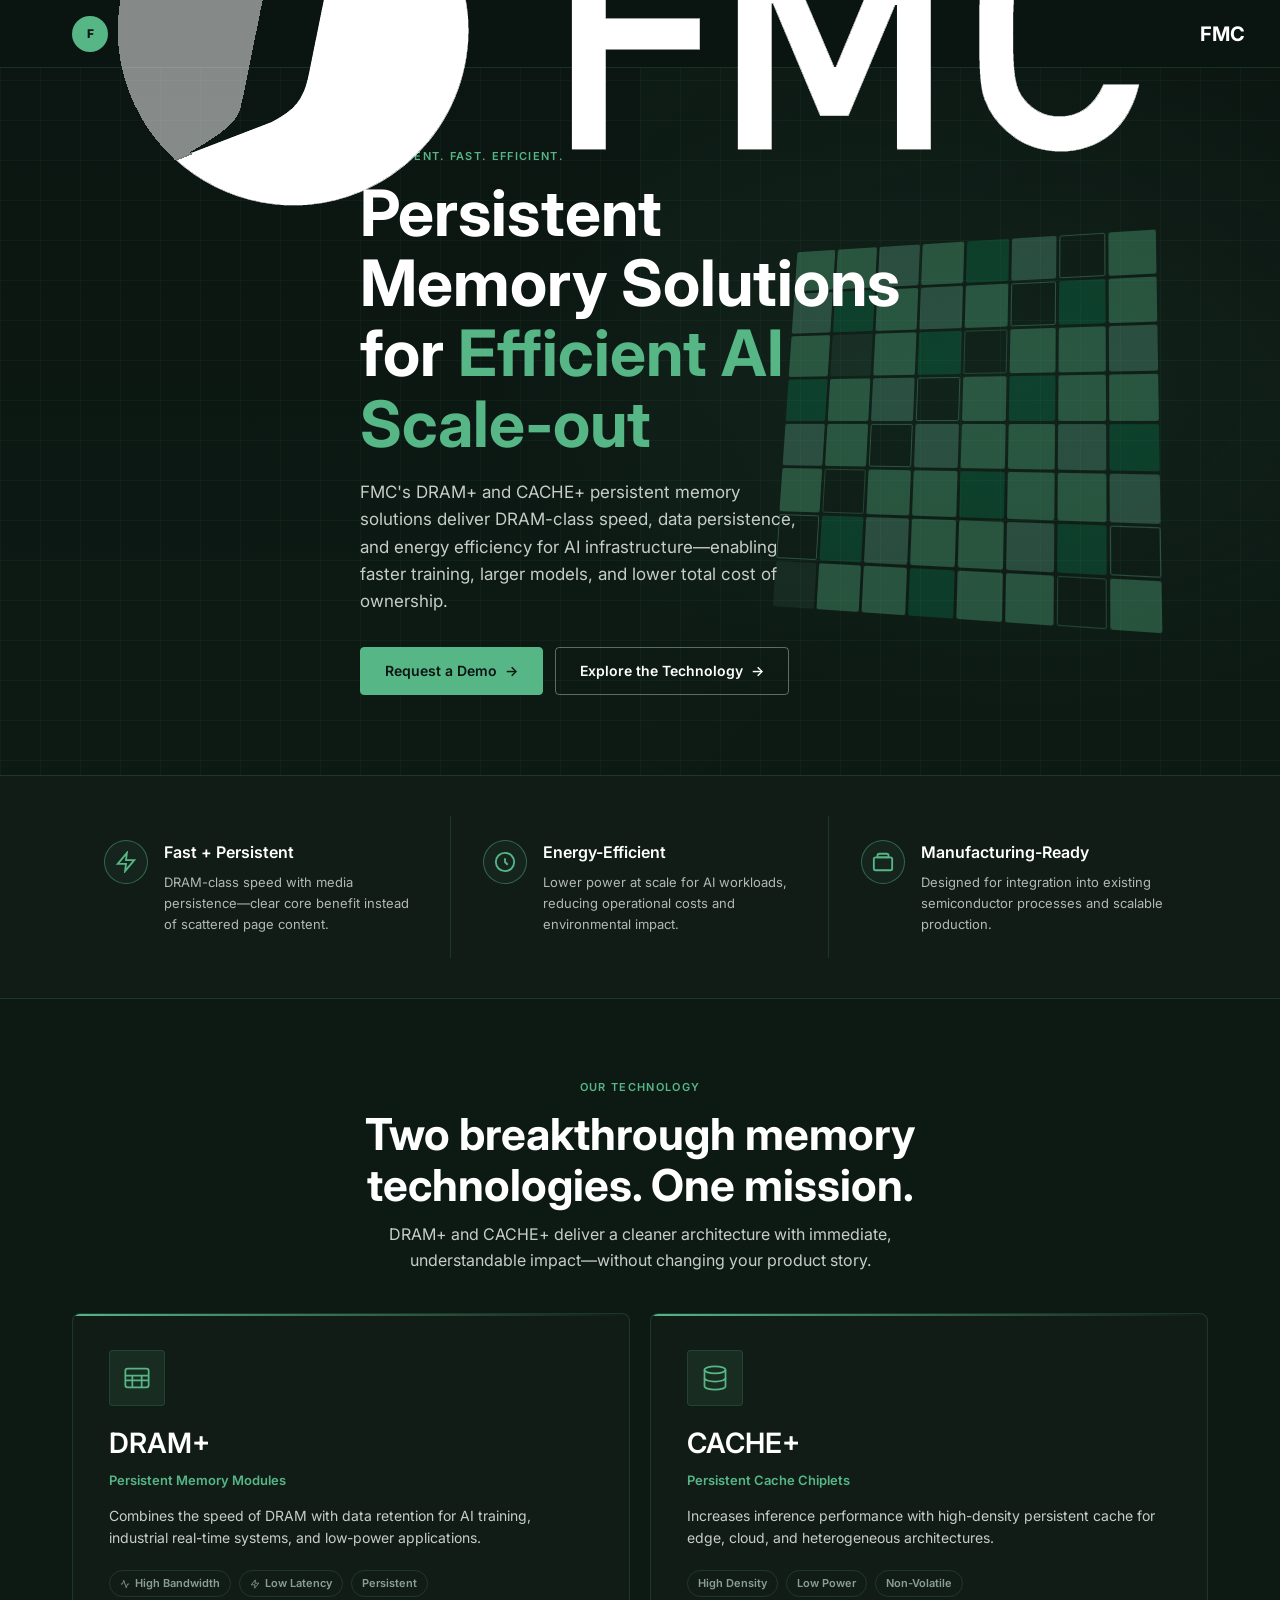
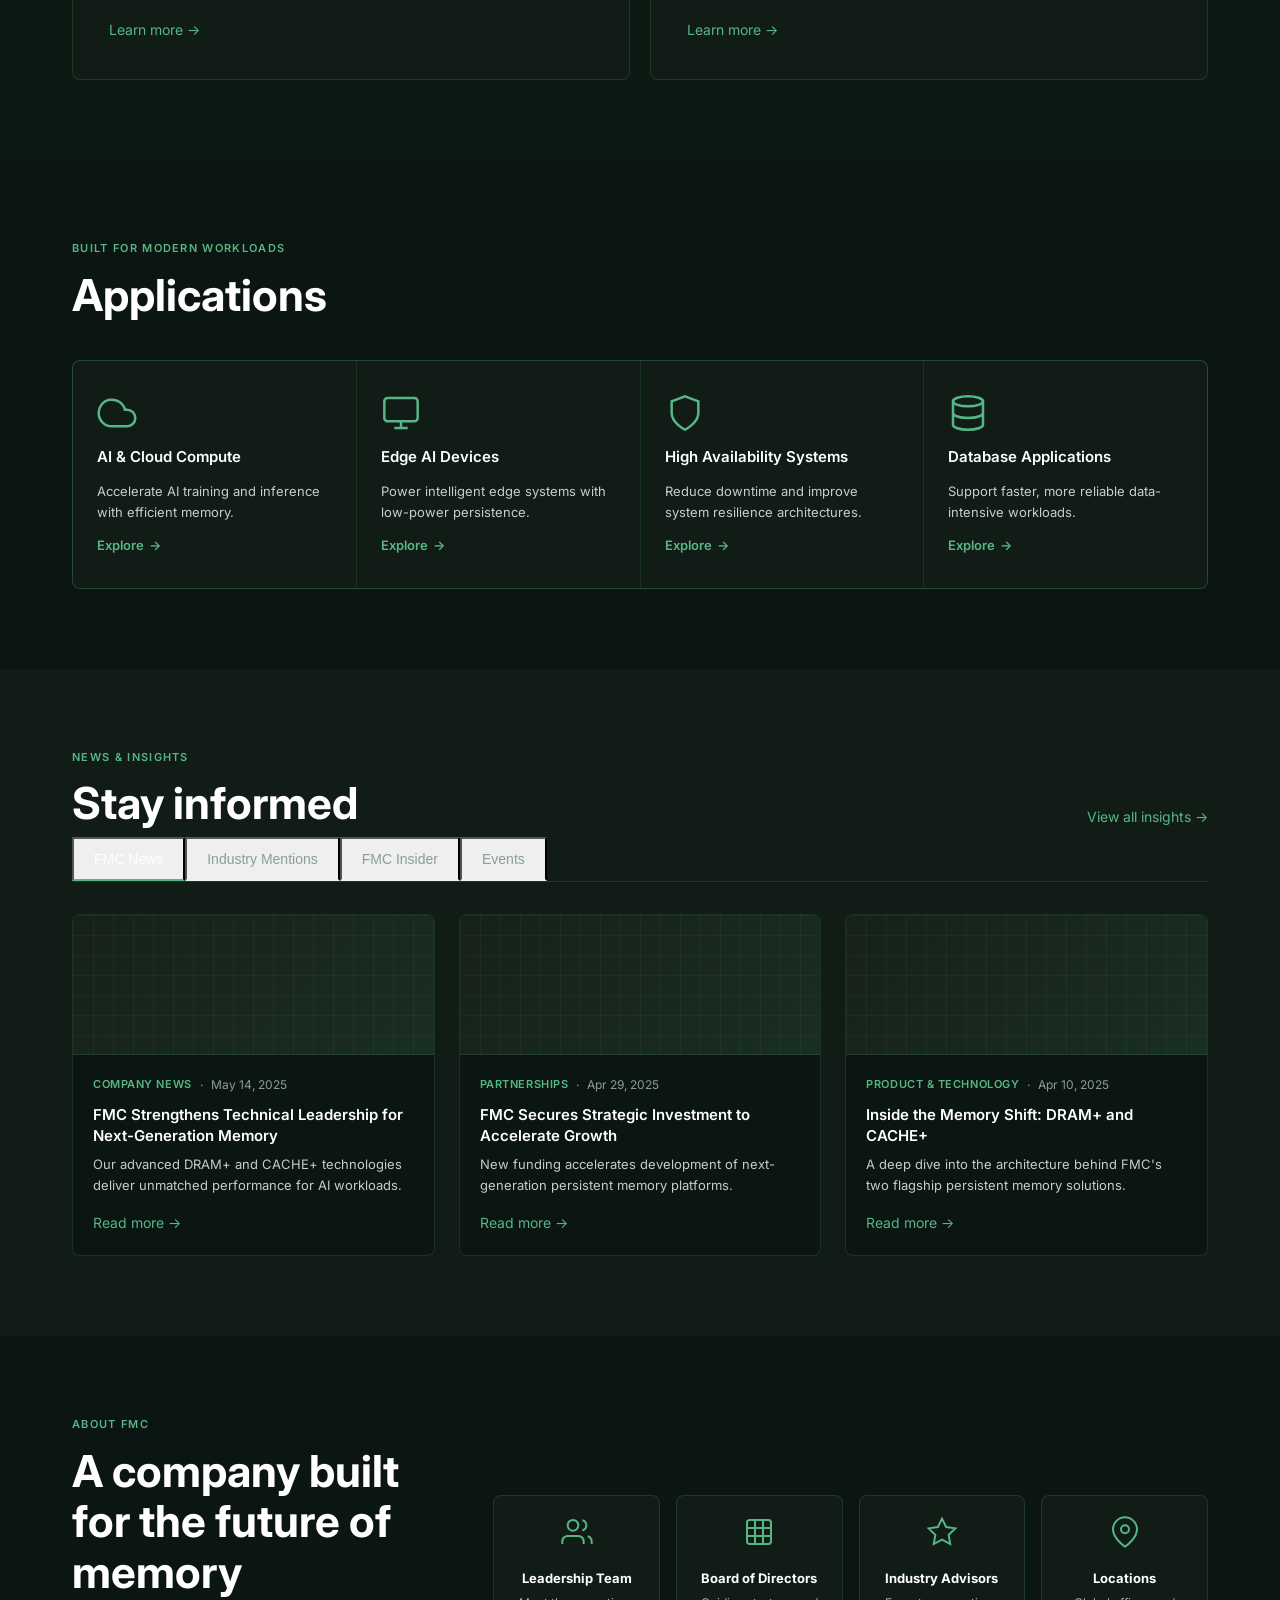
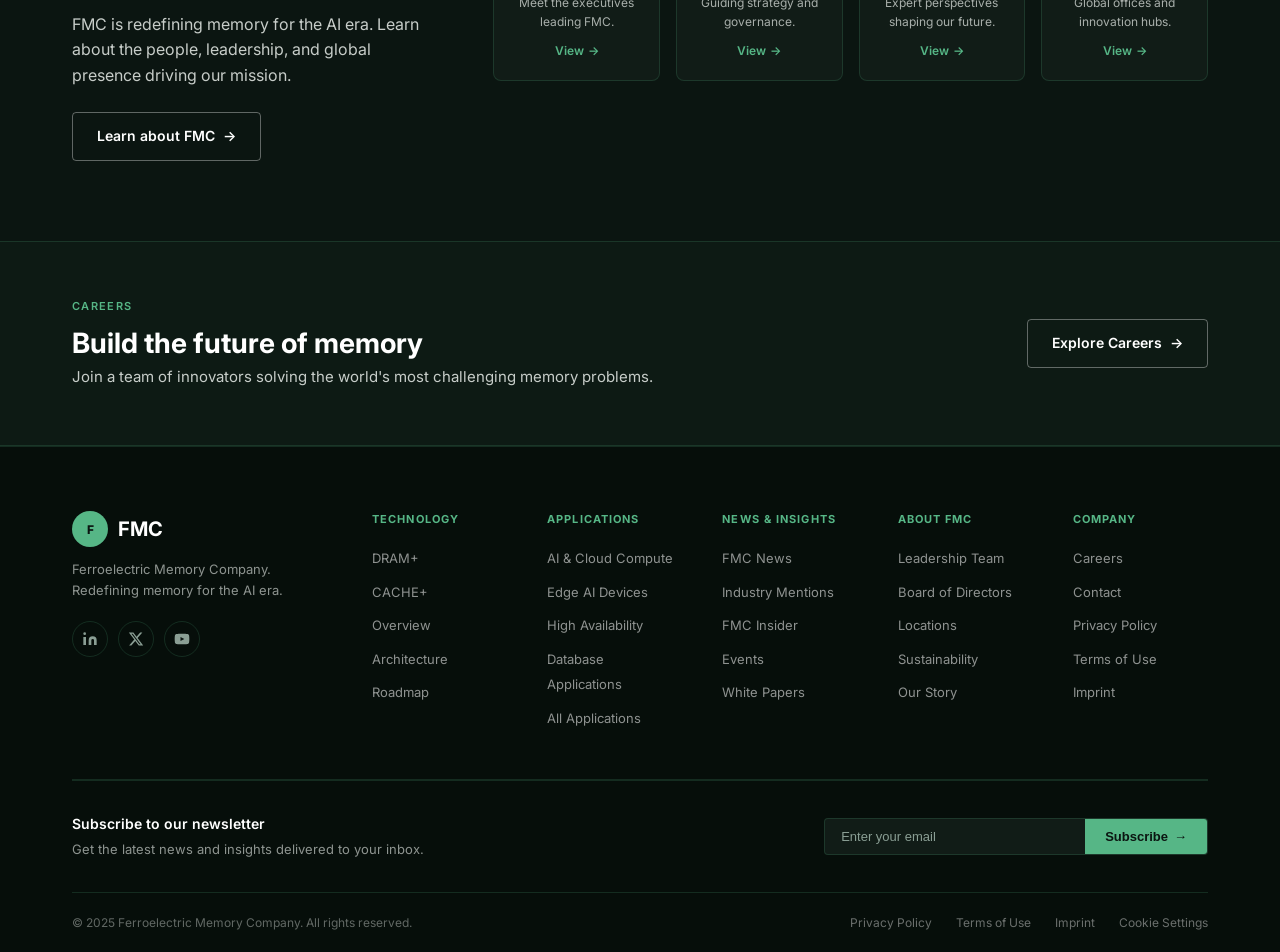
==== commit 4a6c34d8: "Update index.html" ====
--- a/index.html
+++ b/index.html
@@ -17,6 +17,7 @@
   <div class="container">
     <a href="index.html" class="logo">
       <div class="logo-mark">F</div>
+      <img src="images/FMC_Logo.png" alt="Company Name Logo" class="logo">
       <span>FMC</span>
     </a>
 
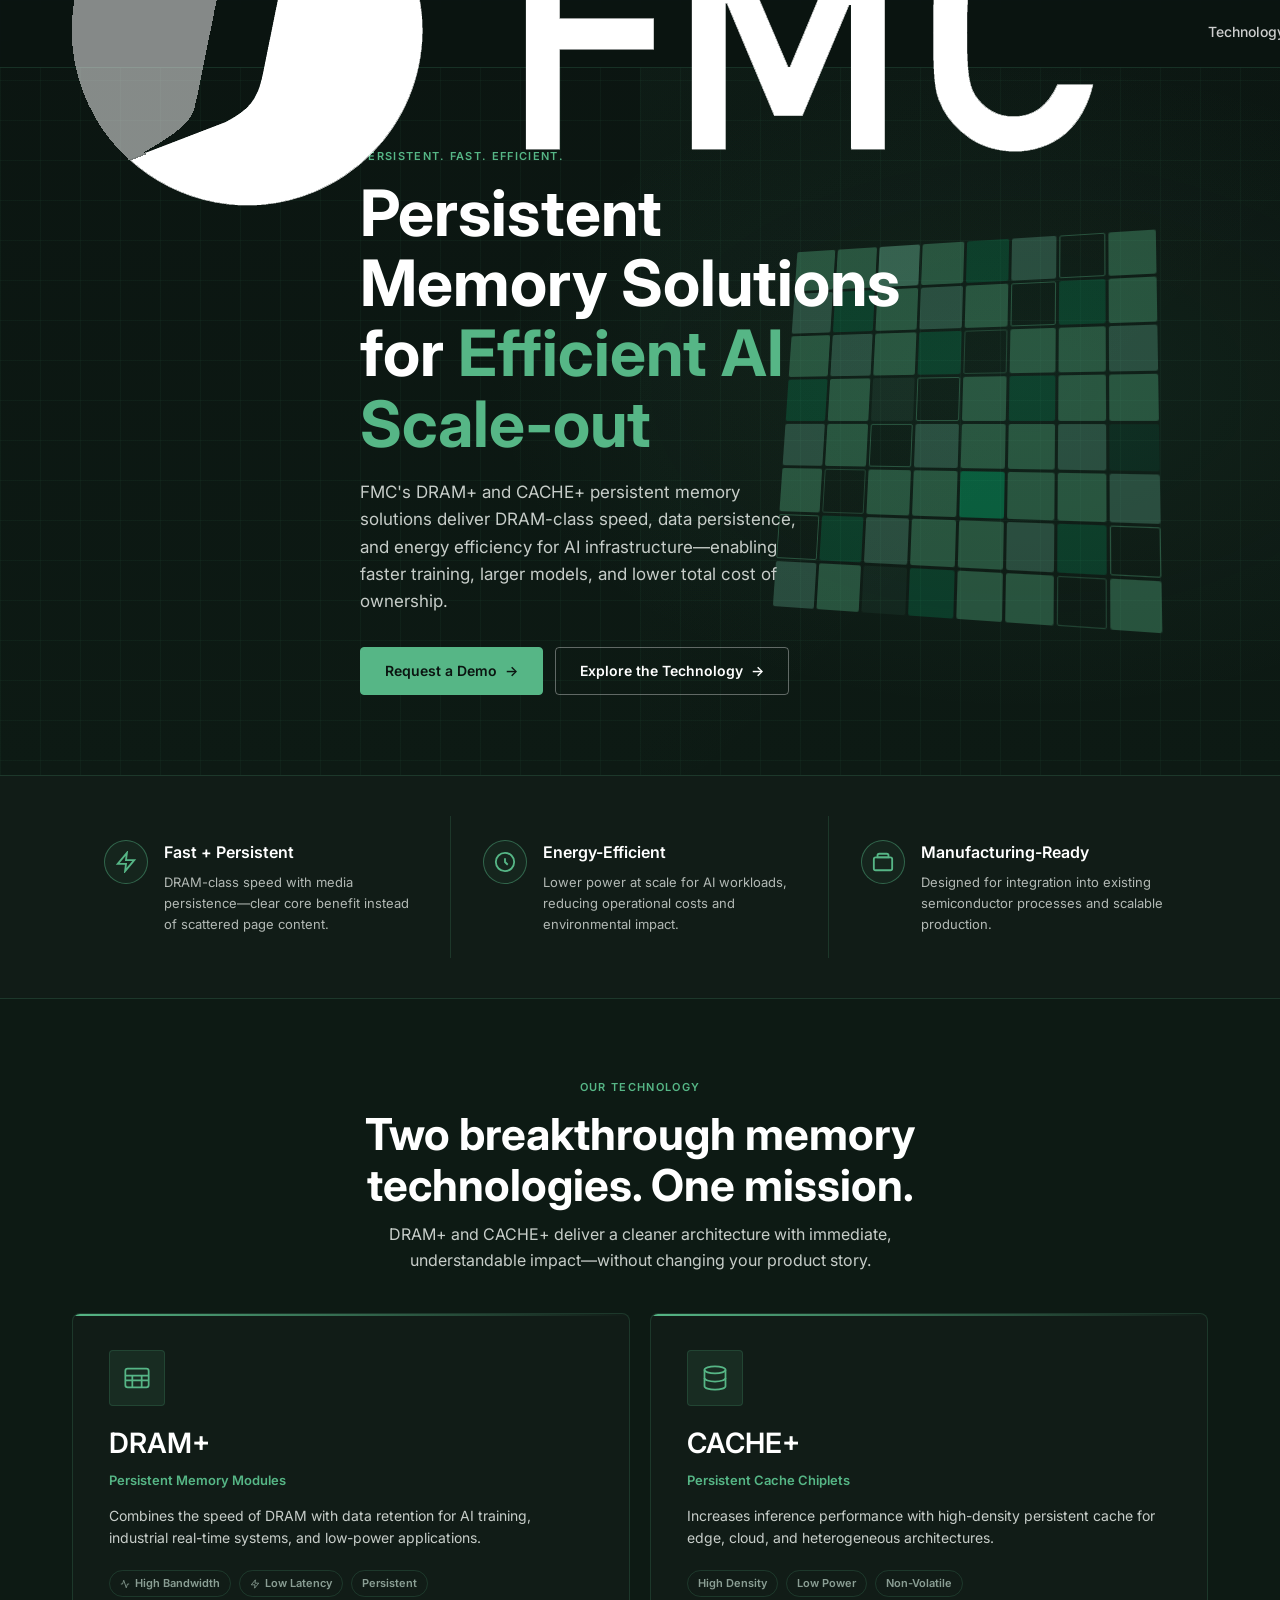
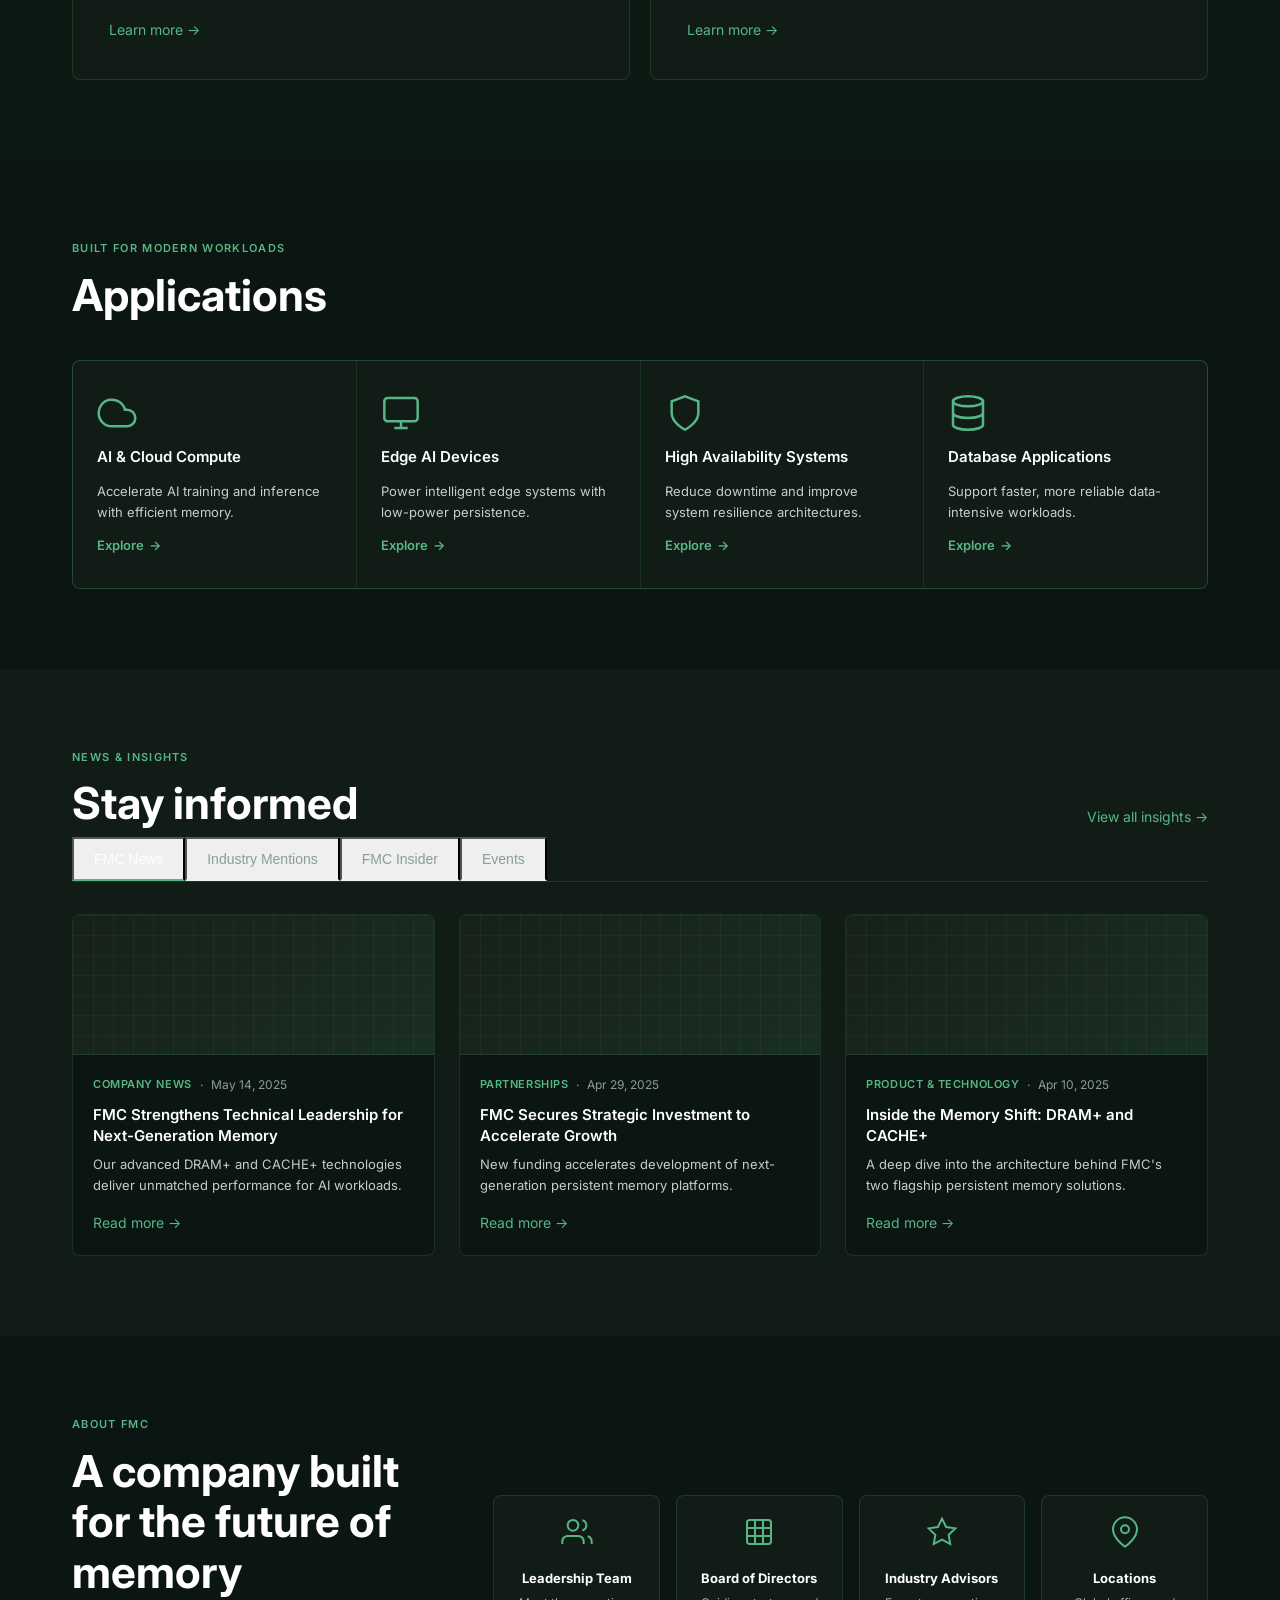
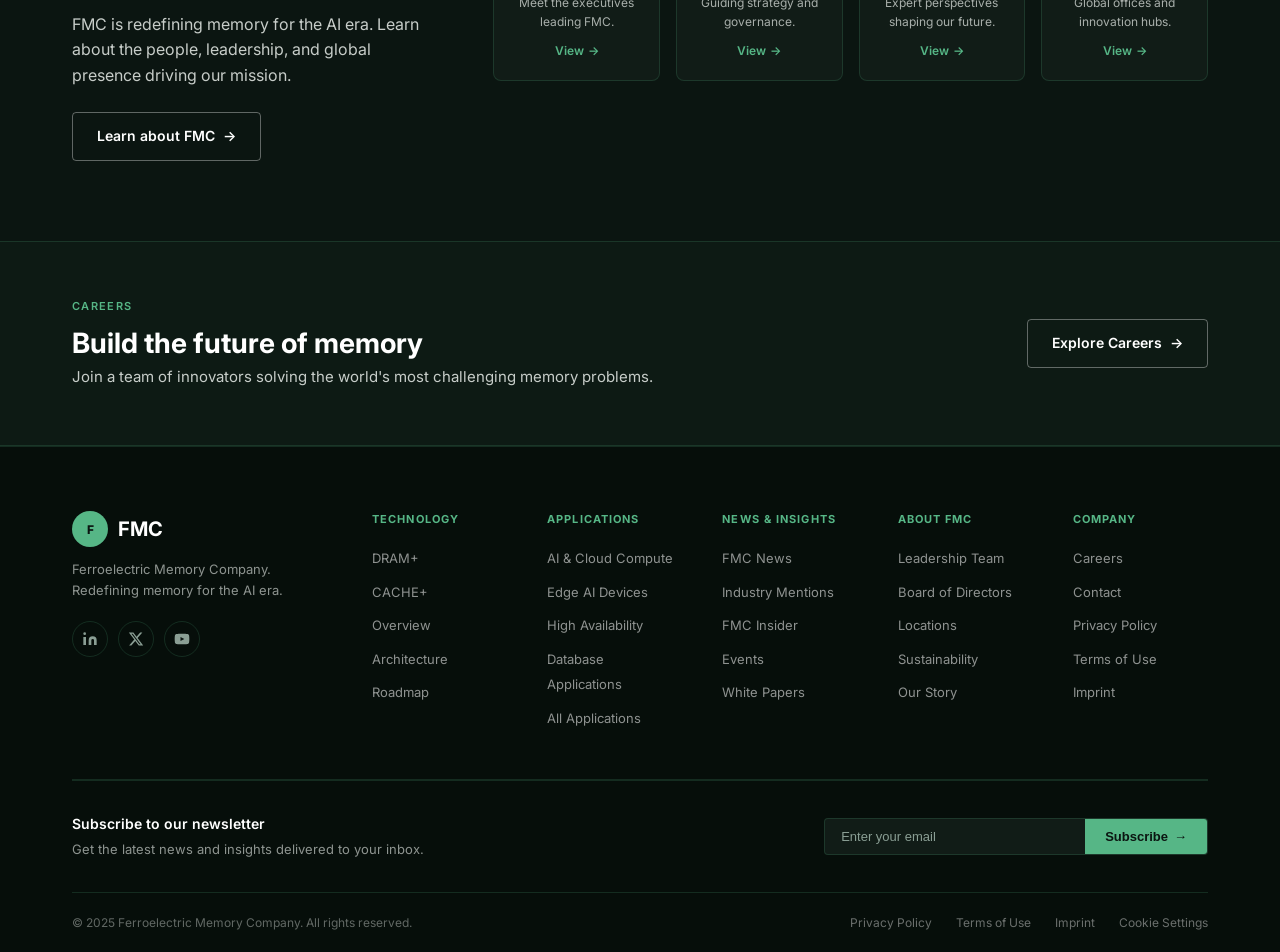
==== commit 62ca7834: "Update index.html" ====
--- a/index.html
+++ b/index.html
@@ -16,9 +16,7 @@
 <header class="site-header">
   <div class="container">
     <a href="index.html" class="logo">
-      <div class="logo-mark">F</div>
-      <img src="images/FMC_Logo.png" alt="Company Name Logo" class="logo">
-      <span>FMC</span>
+      <img src="images/FMC_Logo.png" alt="Company Name Logo" class="logo">      
     </a>
 
     <nav class="main-nav" aria-label="Main navigation">
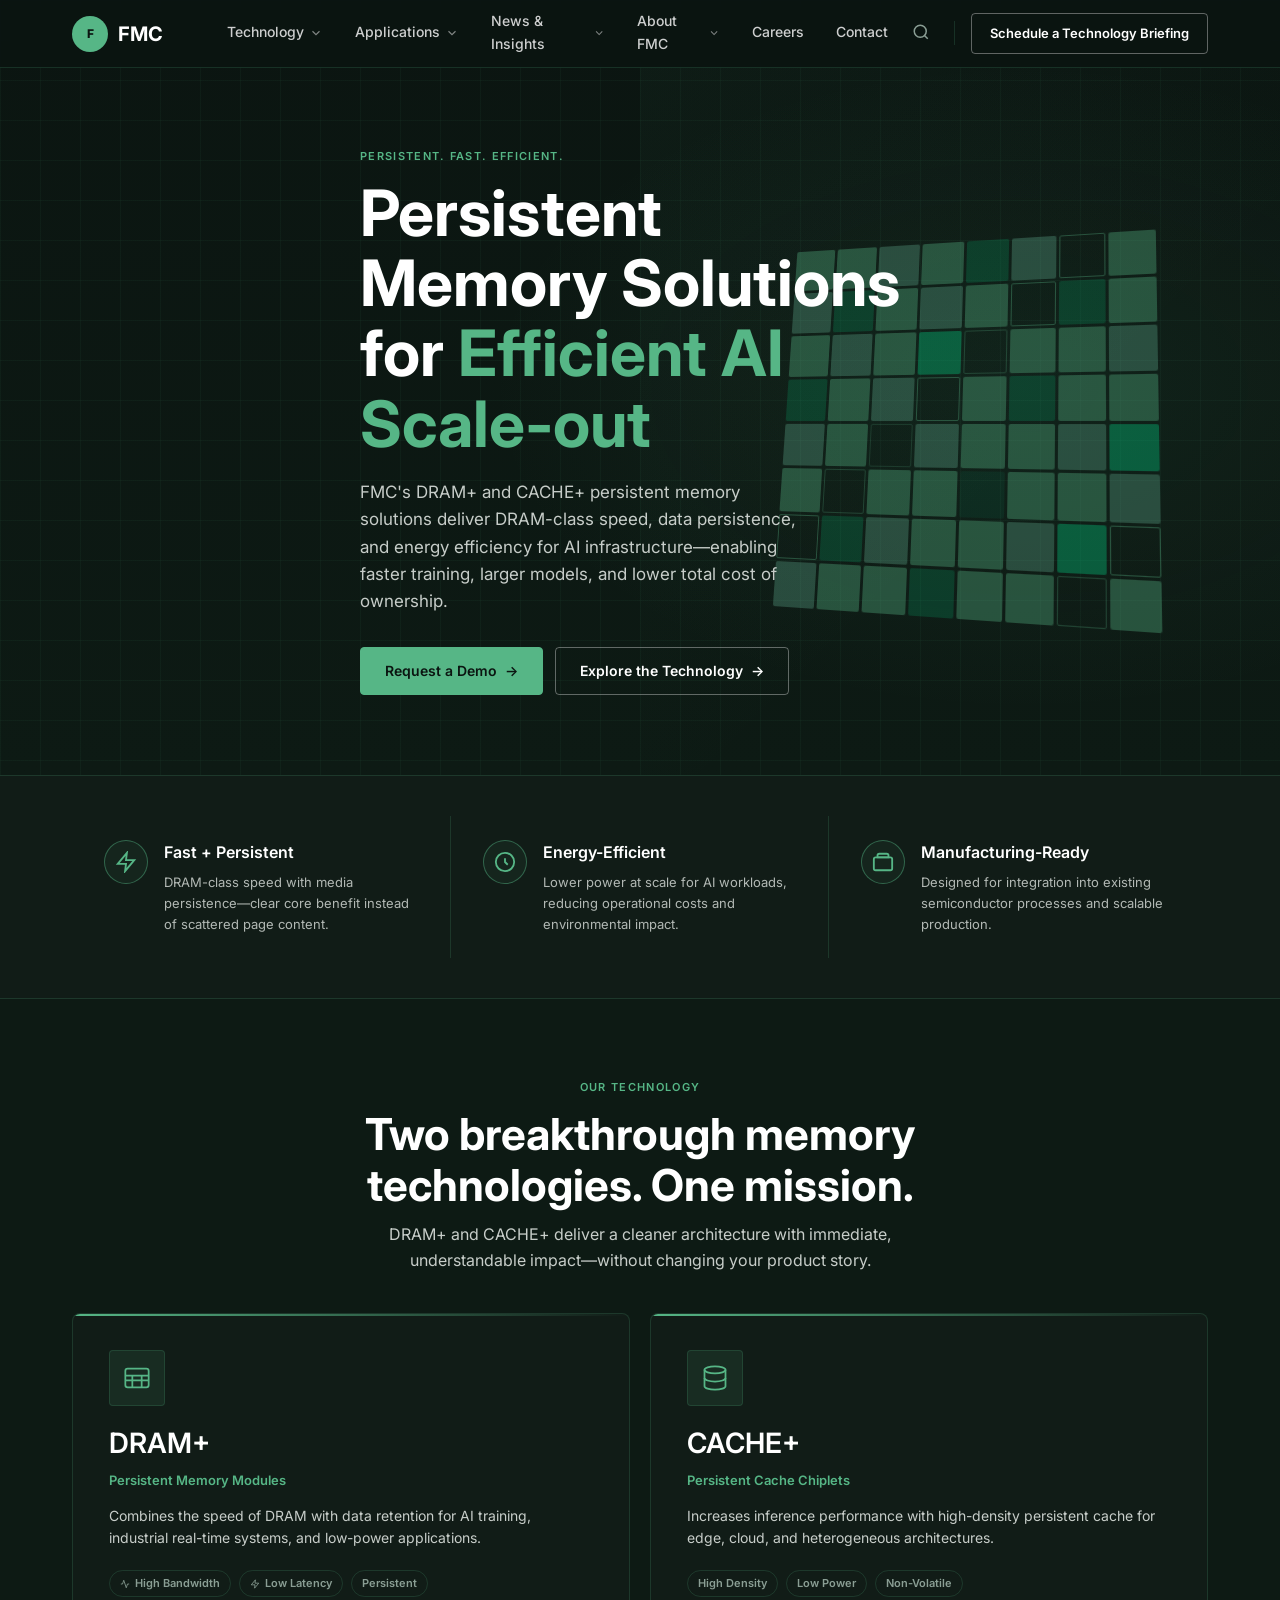
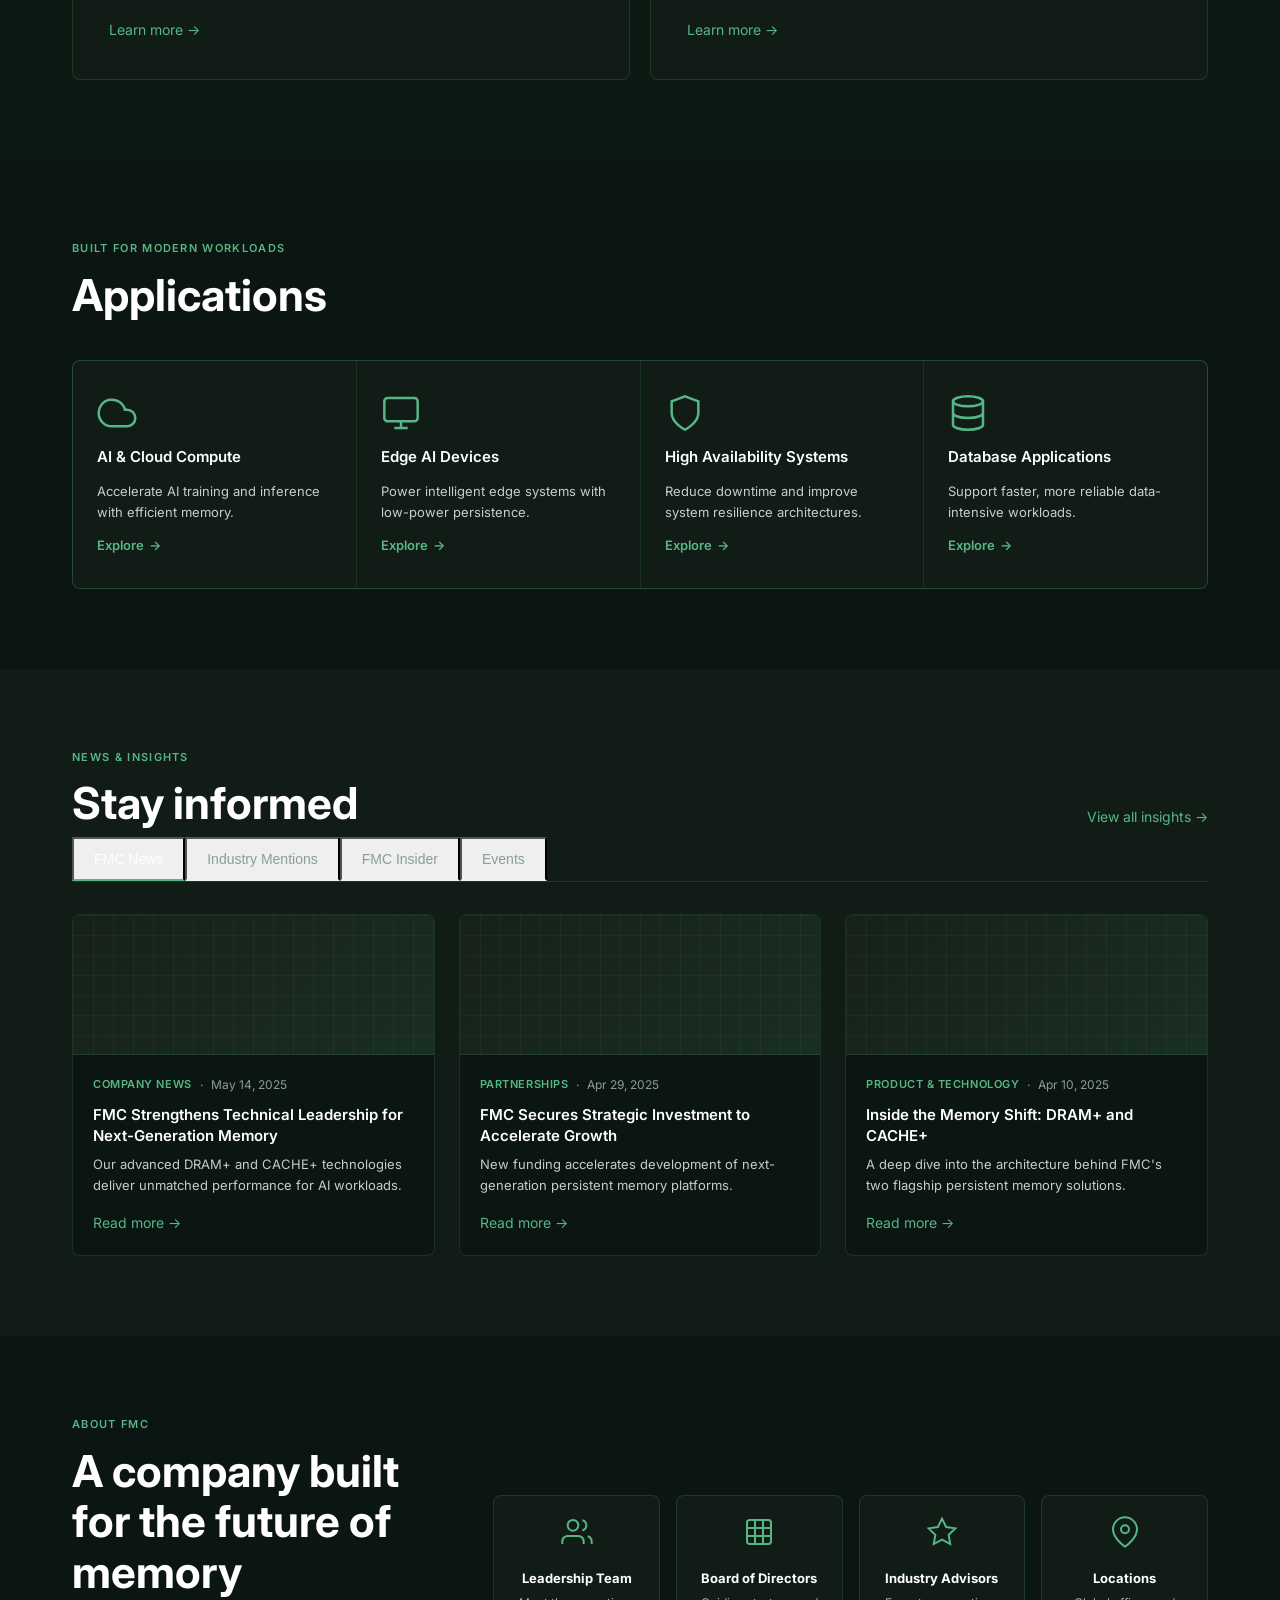
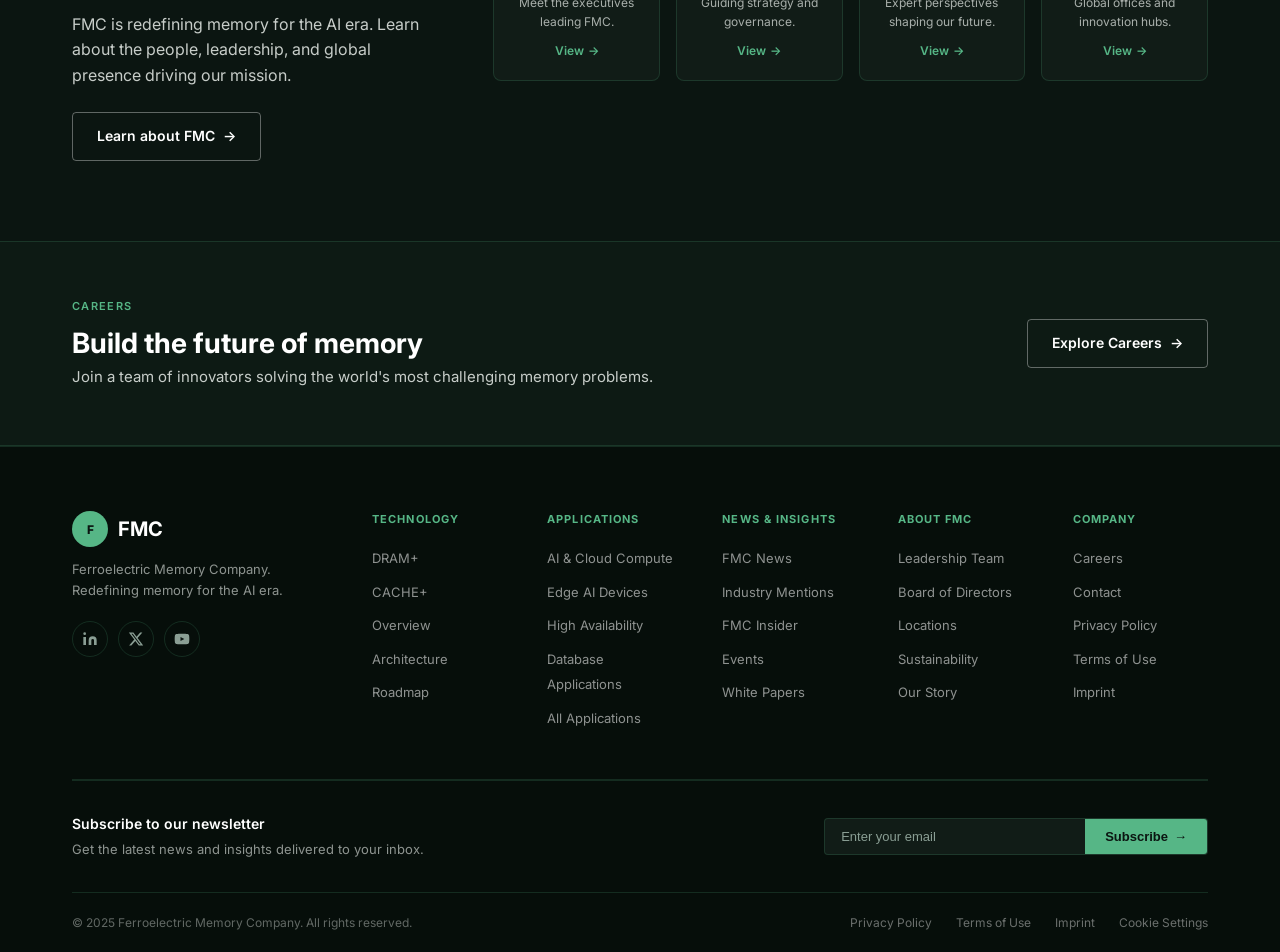
==== commit b8dba85a: "Update index.html" ====
--- a/index.html
+++ b/index.html
@@ -16,7 +16,8 @@
 <header class="site-header">
   <div class="container">
     <a href="index.html" class="logo">
-      <img src="images/FMC_Logo.png" alt="Company Name Logo" class="logo">      
+      <div class="logo-mark">F</div>
+      <span>FMC</span>      
     </a>
 
     <nav class="main-nav" aria-label="Main navigation">
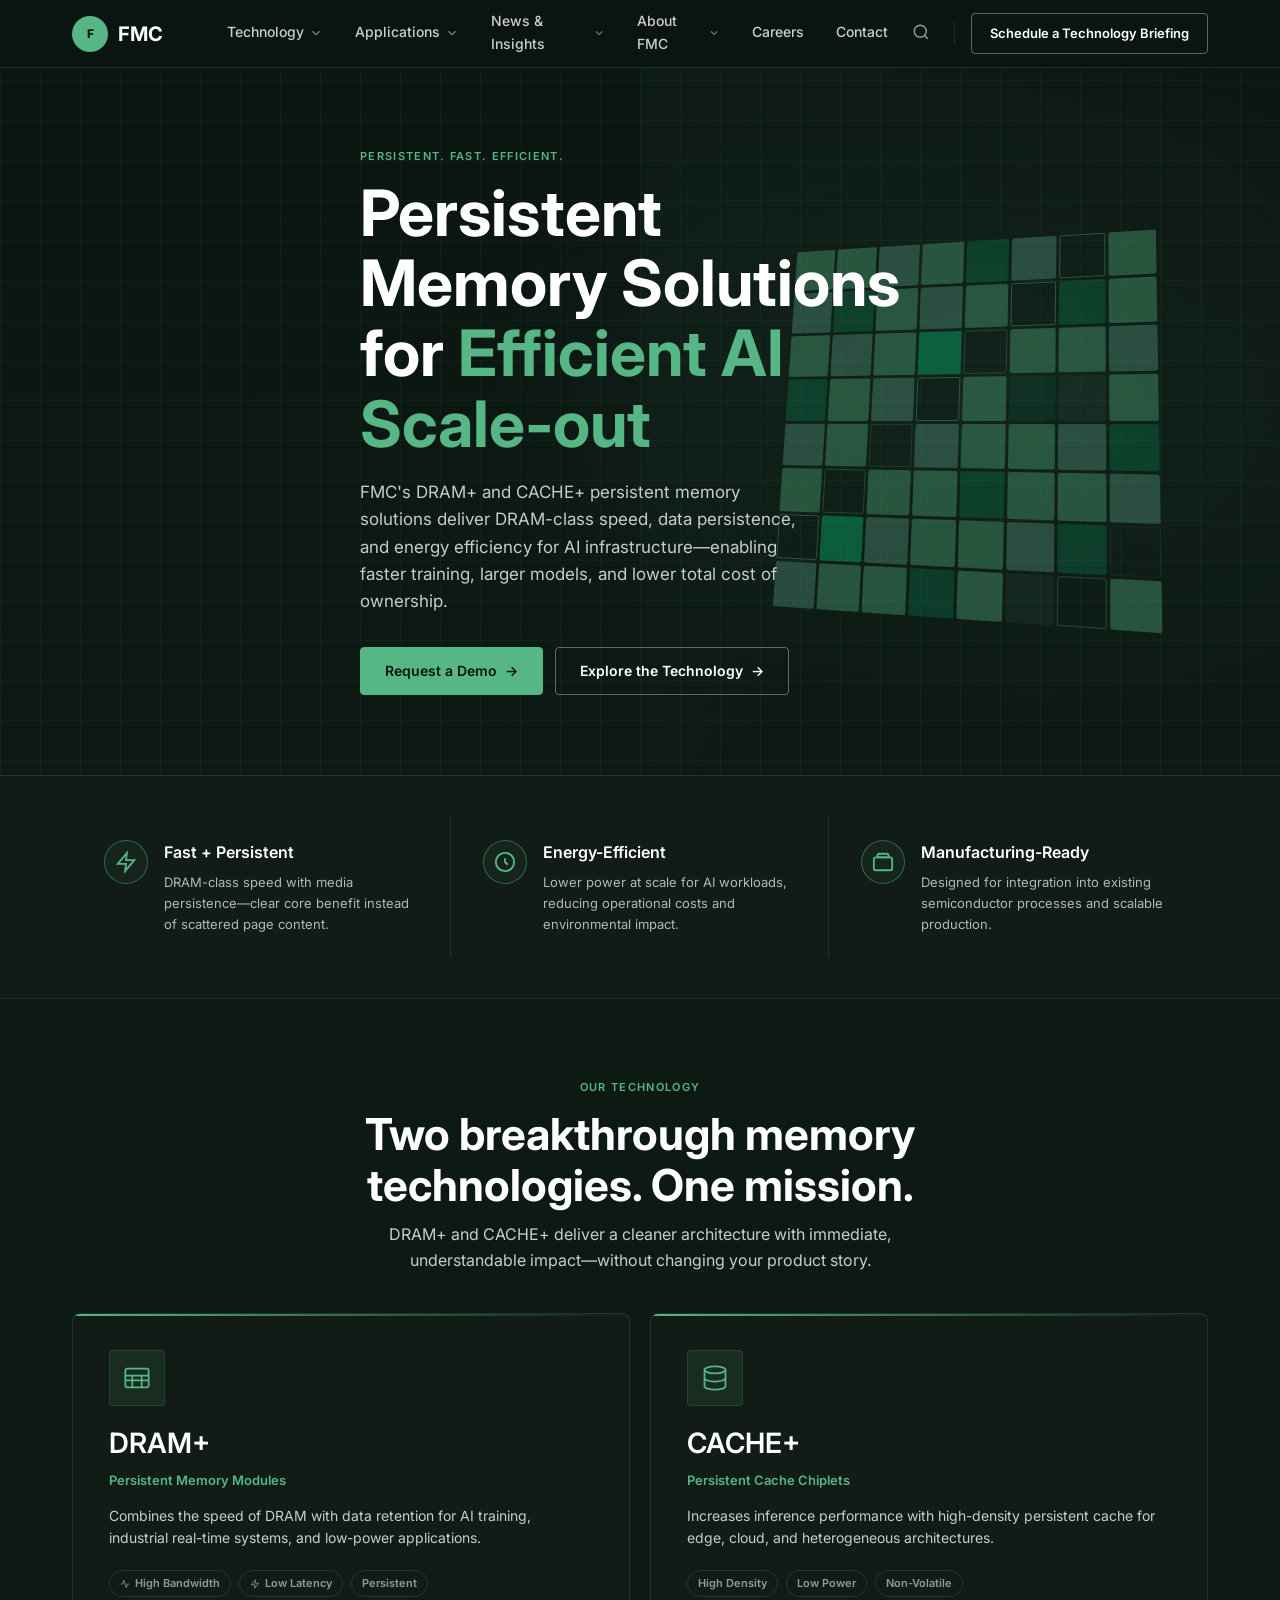
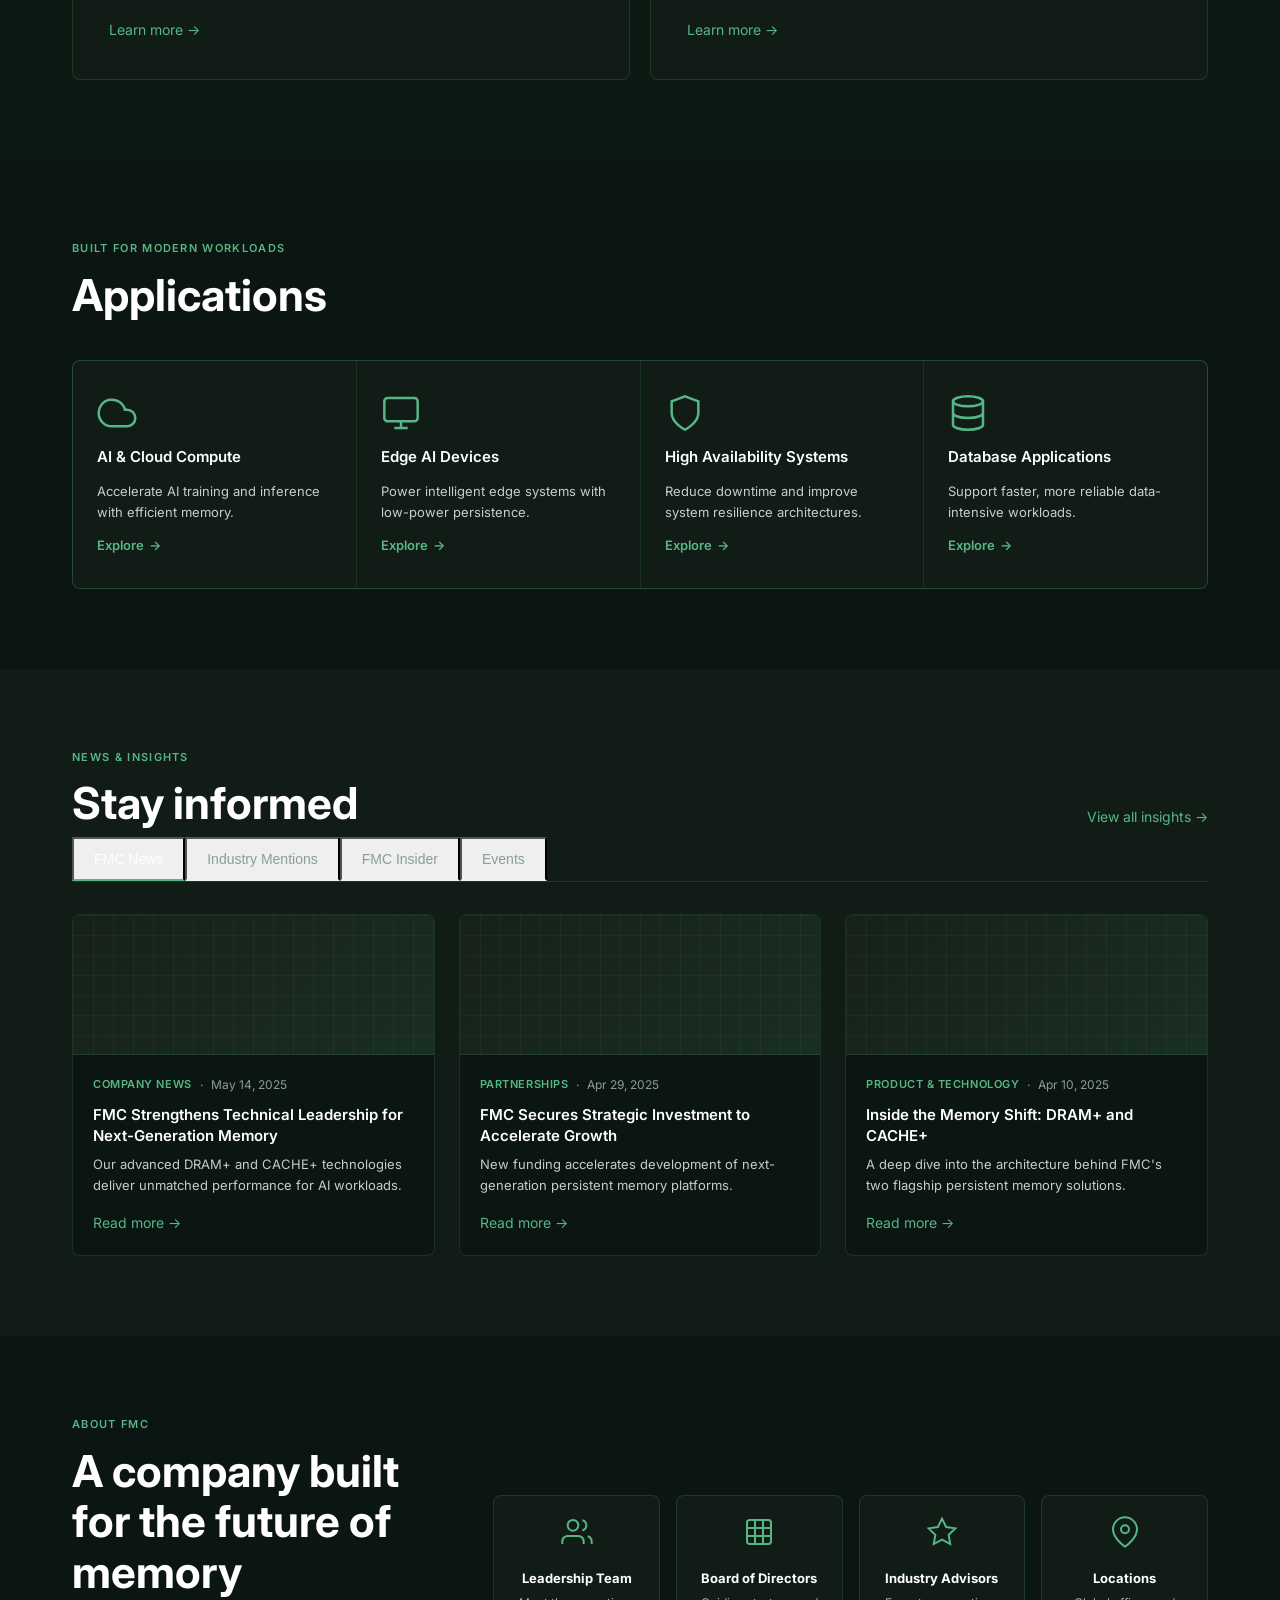
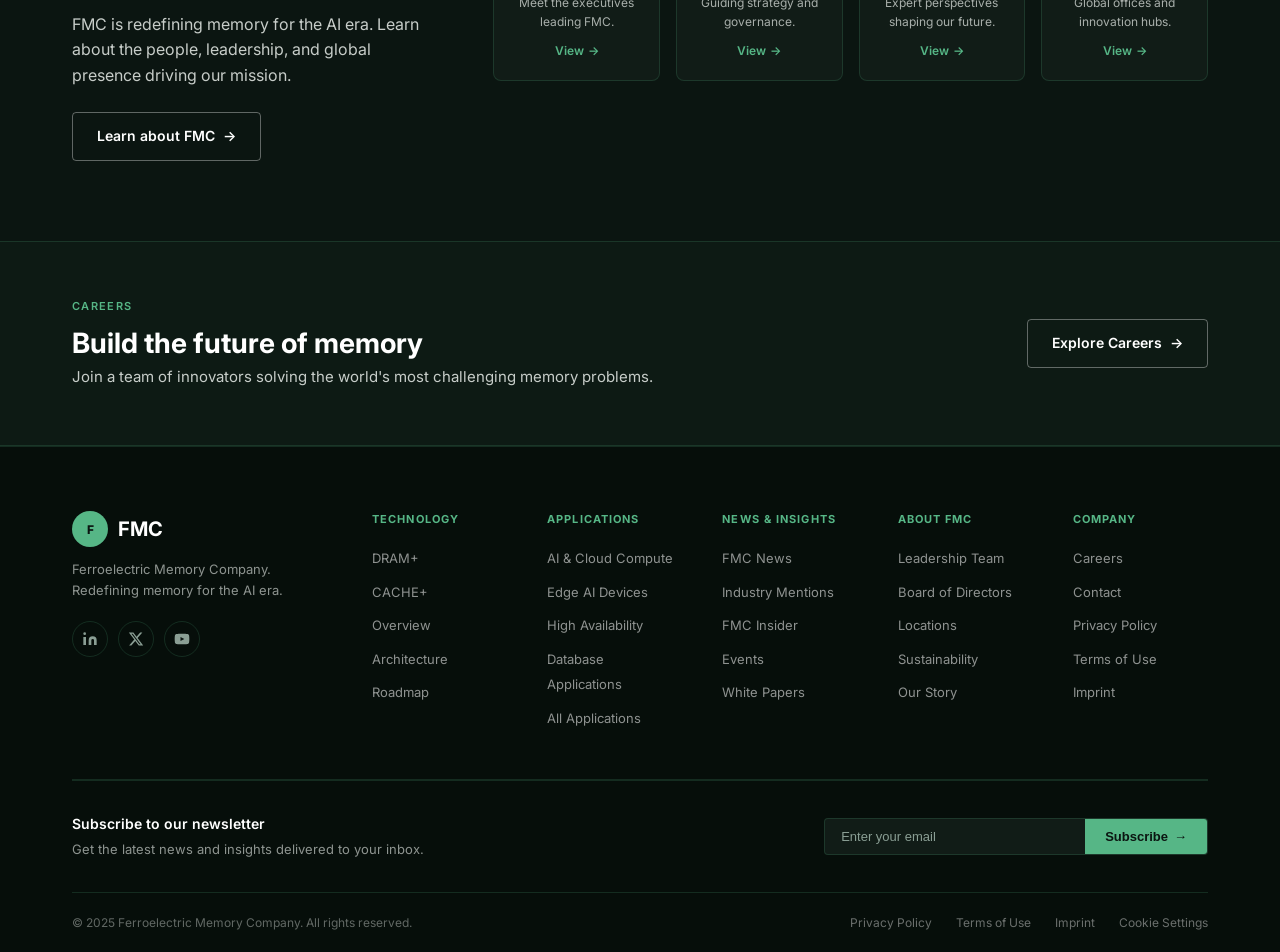
==== commit ecfce861: "Update index.html" ====
--- a/index.html
+++ b/index.html
@@ -17,7 +17,7 @@
   <div class="container">
     <a href="index.html" class="logo">
       <div class="logo-mark">F</div>
-      <span>FMC</span>      
+      <span>FMC</span>
     </a>
 
     <nav class="main-nav" aria-label="Main navigation">
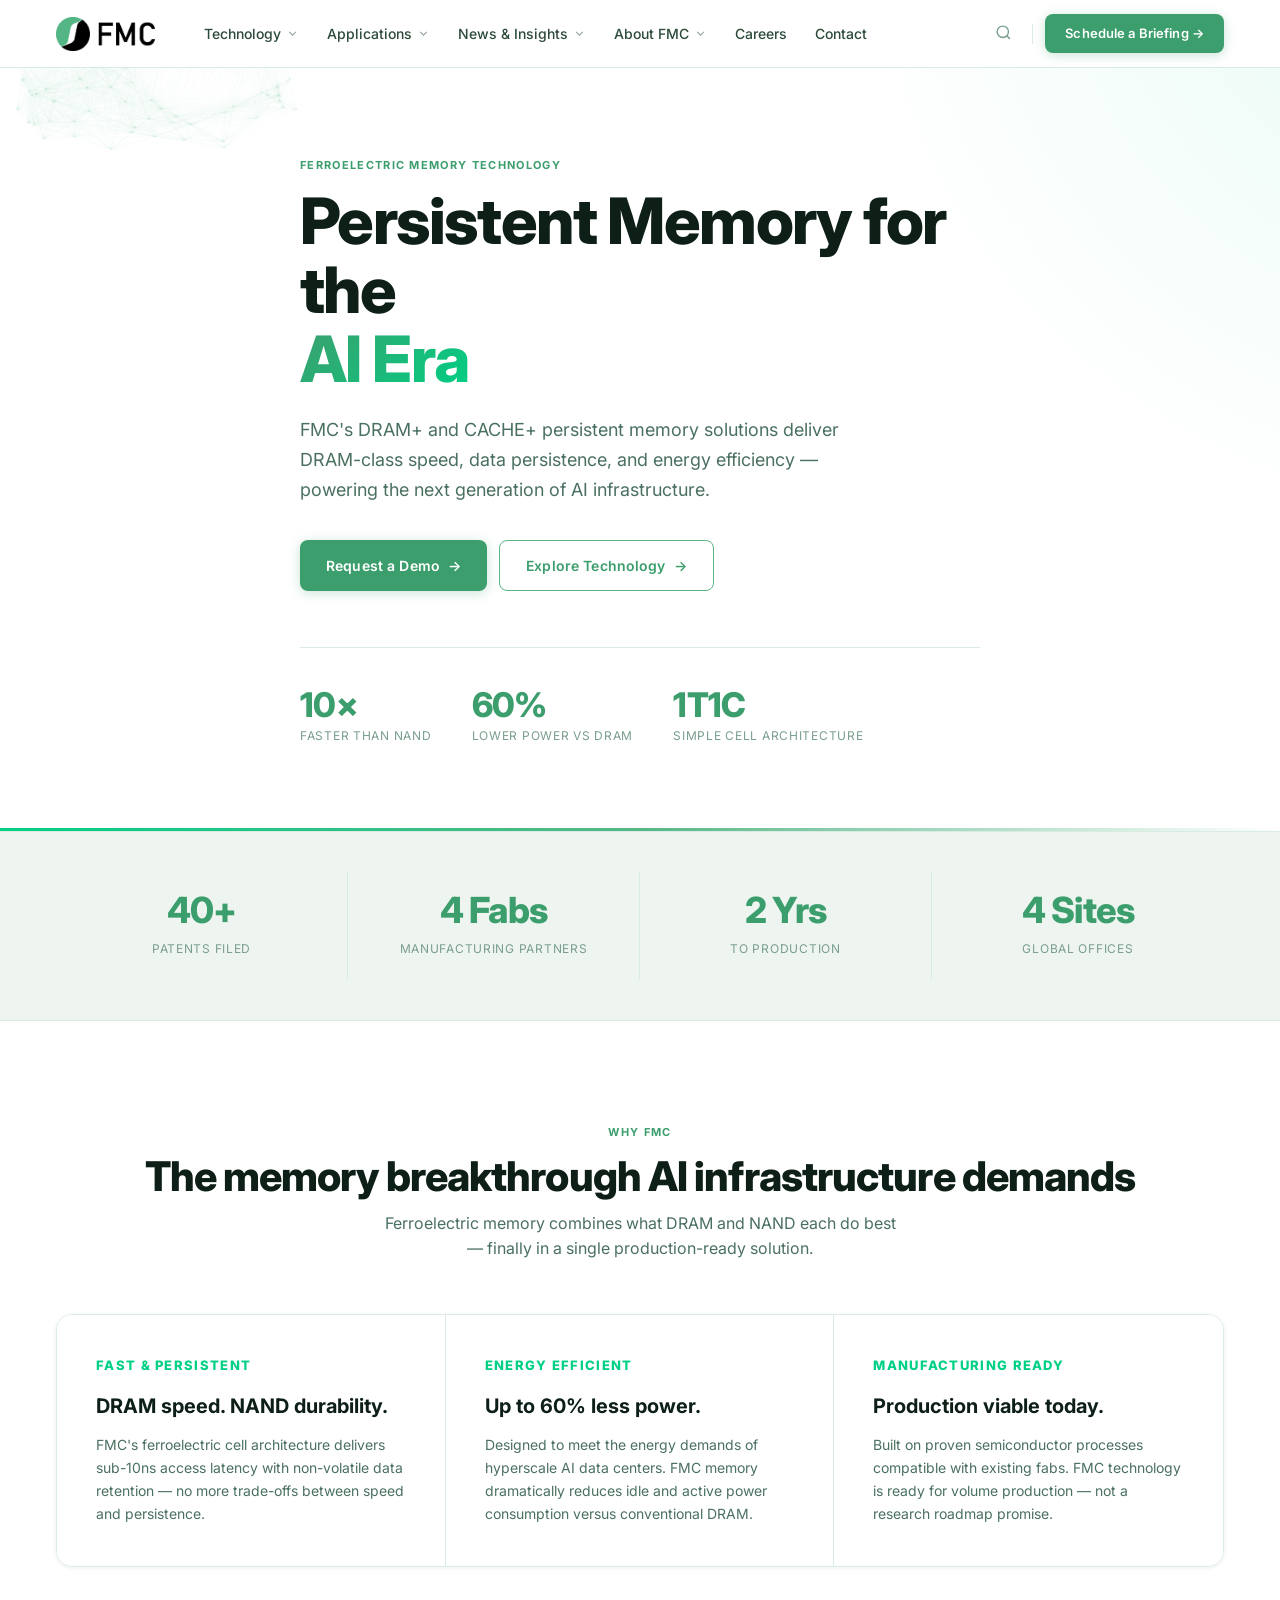
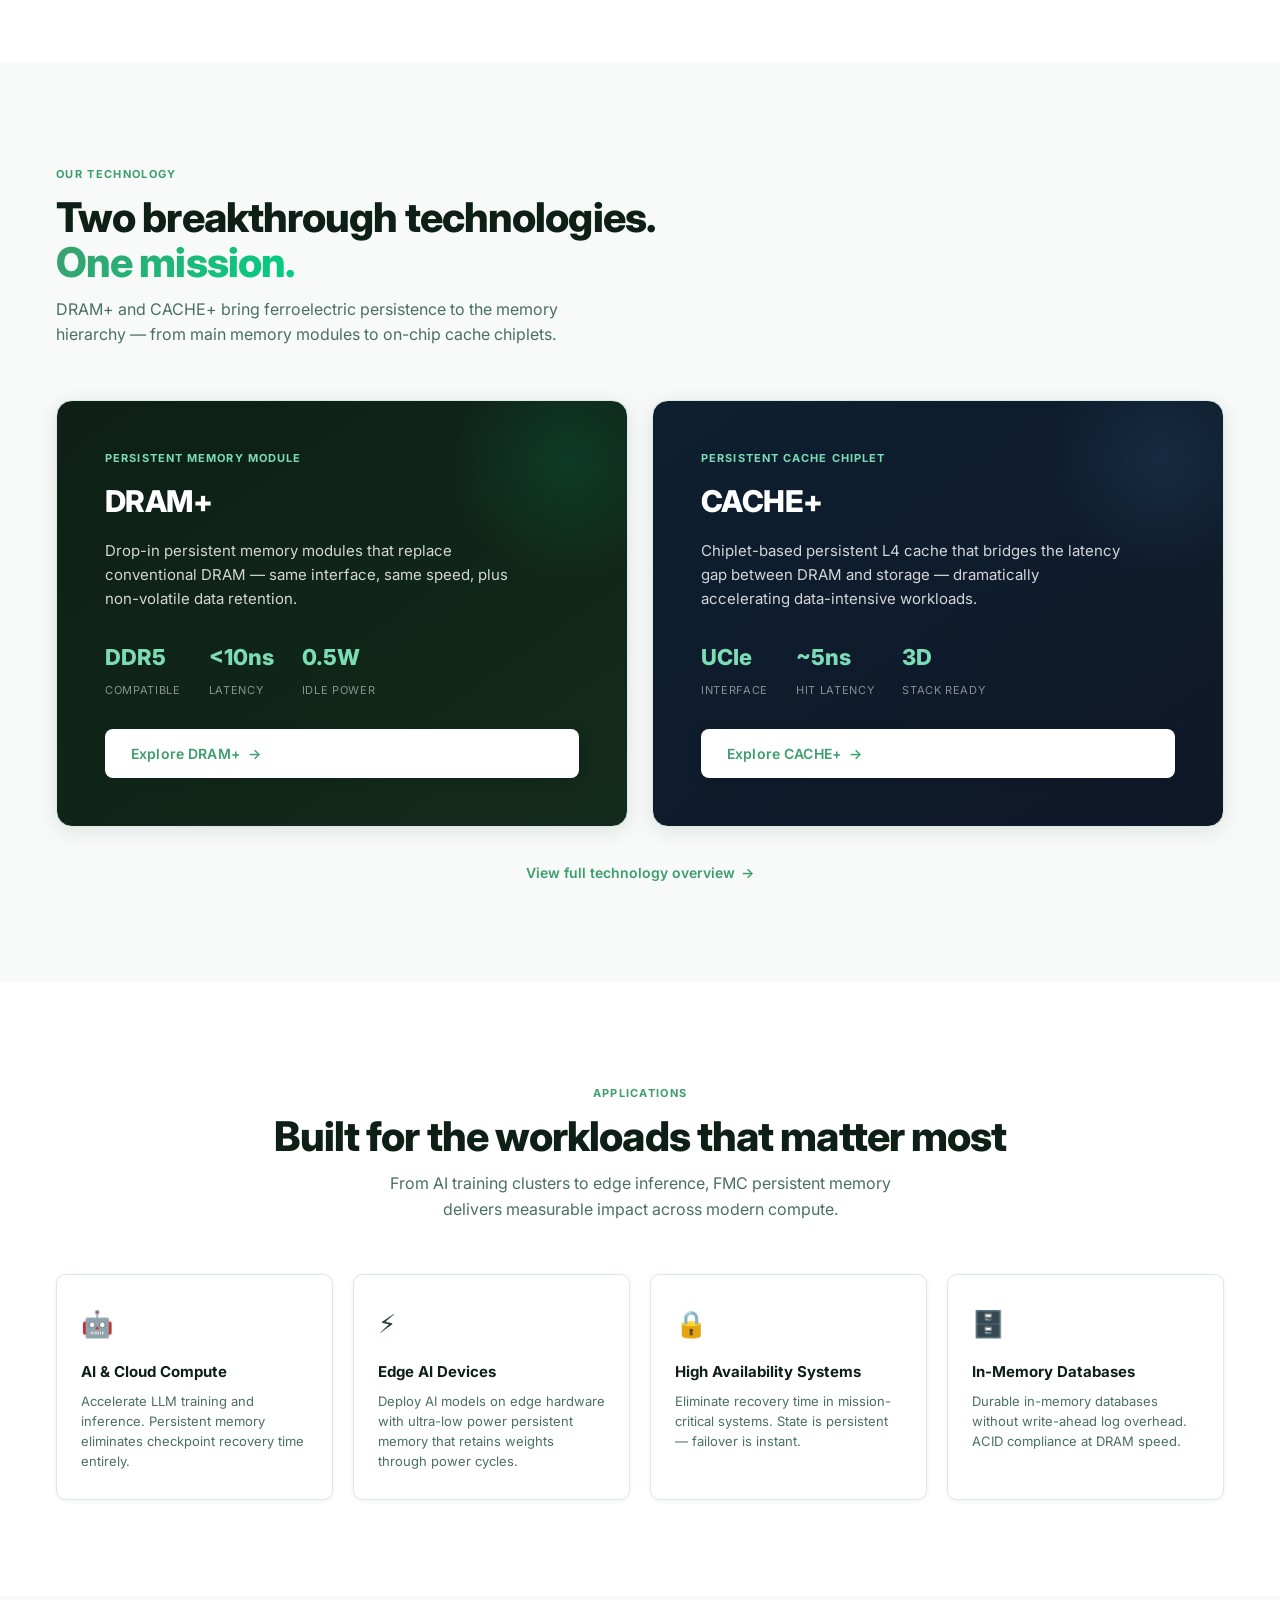
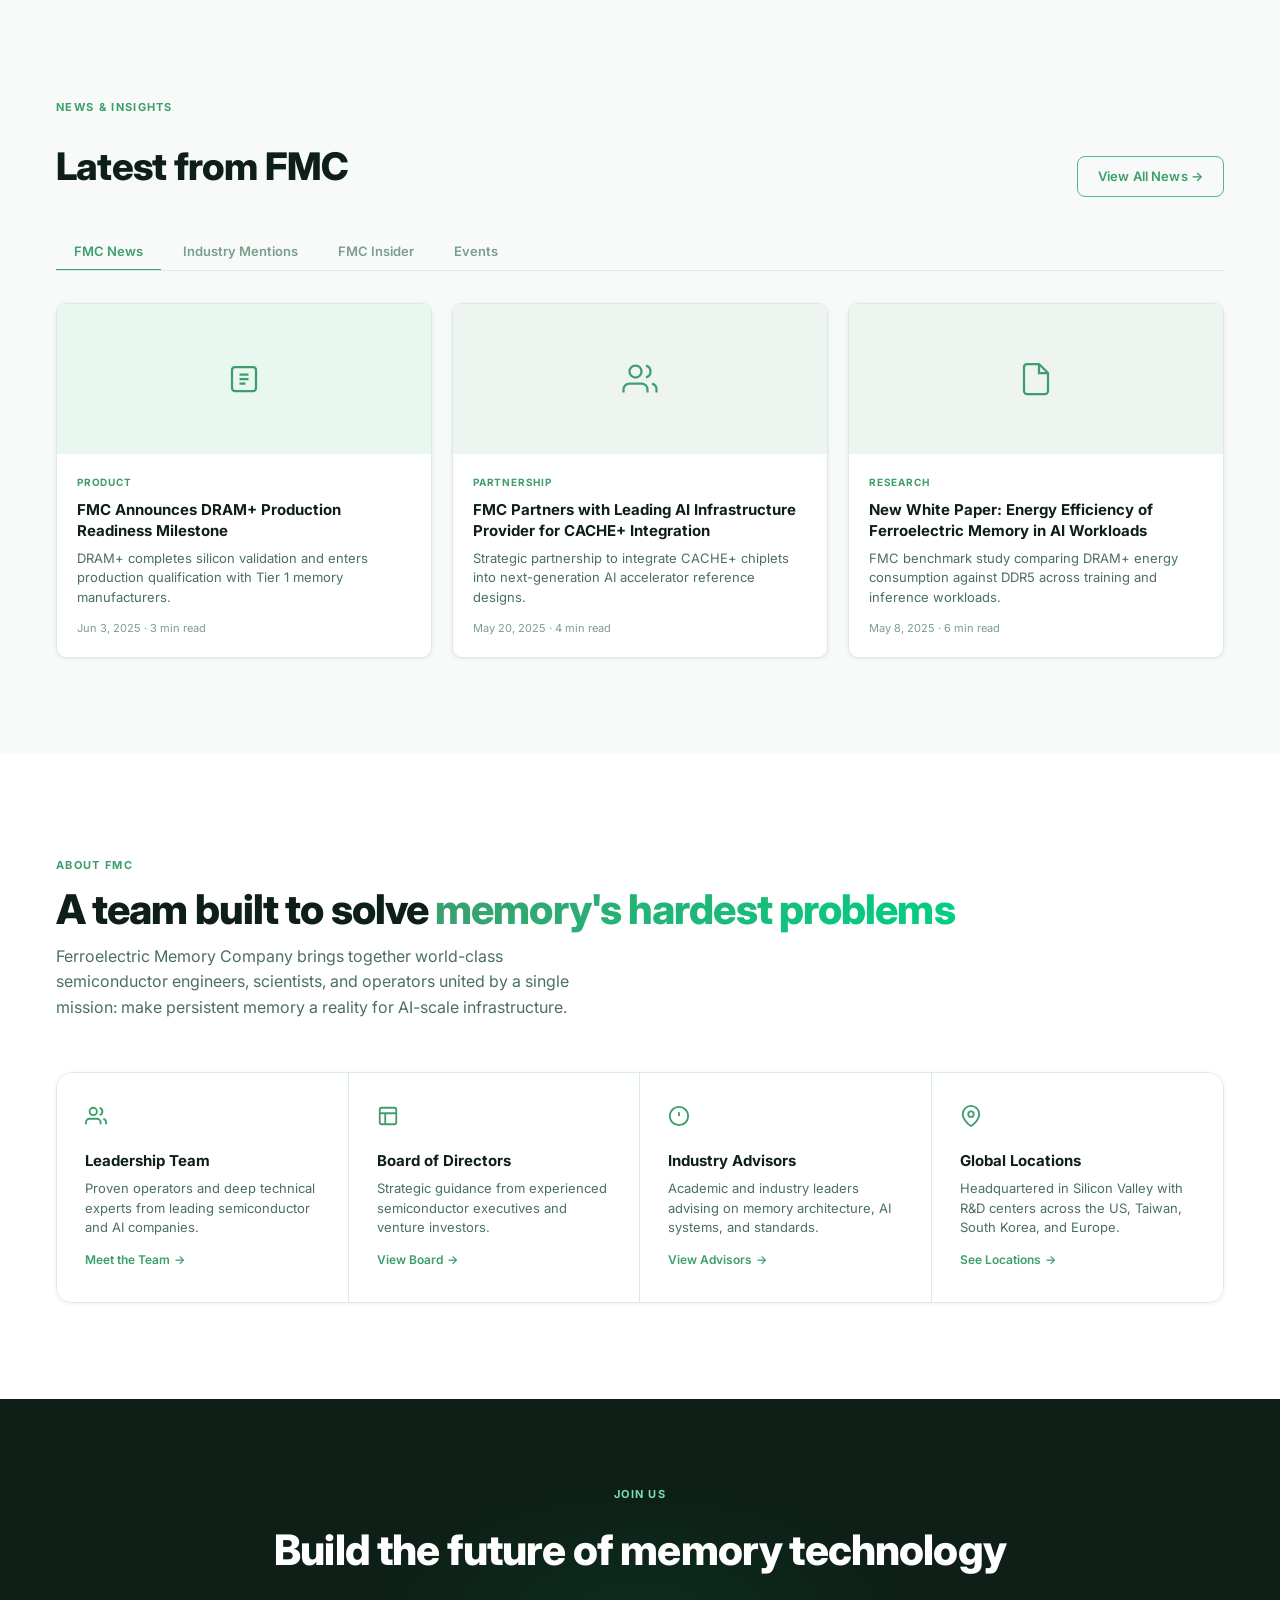
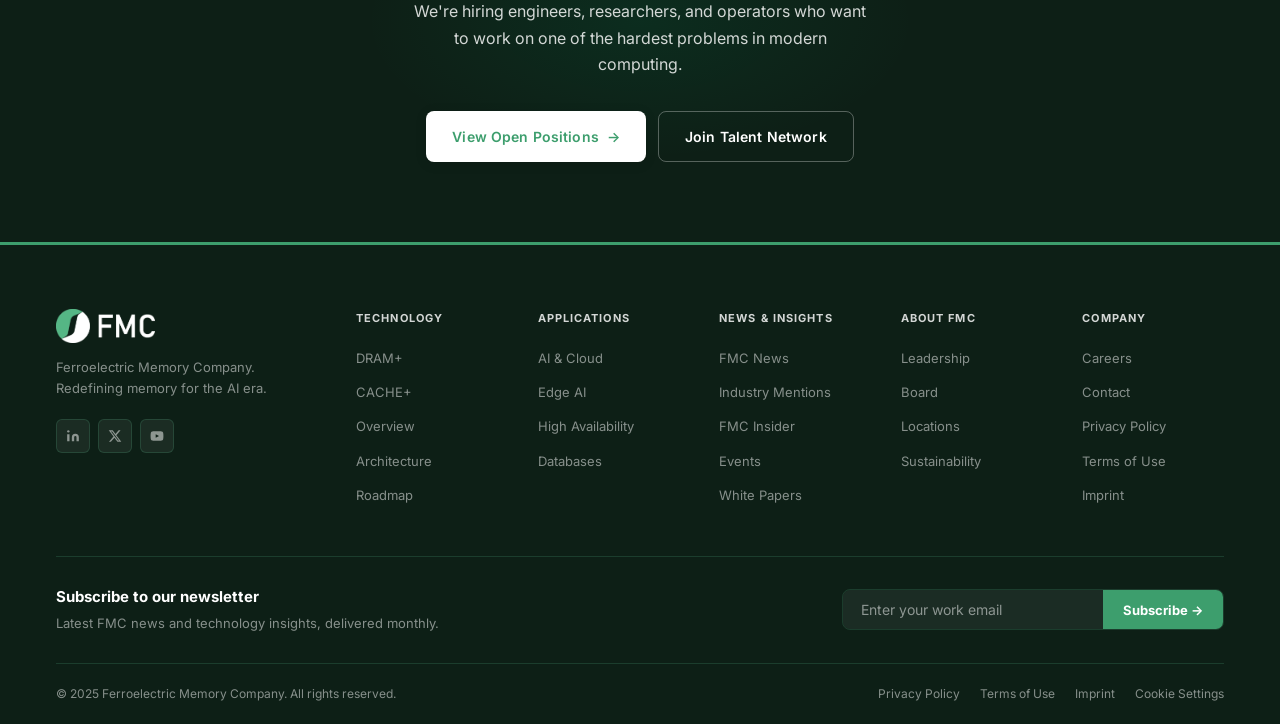
==== commit f5079899: "Add files via upload" ====
--- a/index.html
+++ b/index.html
@@ -10,31 +10,21 @@
 </head>
 <body>
 
-<!-- ============================================================
-     HEADER
-     ============================================================ -->
-<header class="site-header">
-  <div class="container">
-    <a href="index.html" class="logo">
-      <div class="logo-mark">F</div>
-      <span>FMC</span>
+<!-- HEADER -->
+<header class="site-header" id="siteHeader">
+  <div class="container">
+    <a href="index.html" class="logo logo-dark">
+      <img src="img/fmc-logo.png" alt="FMC — Ferroelectric Memory Company" height="34">
     </a>
-
-    <nav class="main-nav" aria-label="Main navigation">
+    <nav class="main-nav">
       <ul class="nav-links">
-
-        <!-- Technology -->
         <li class="nav-item">
-          <span class="nav-link" tabindex="0">
-            Technology
-            <svg width="14" height="14" viewBox="0 0 24 24" fill="none" stroke="currentColor" stroke-width="2"><polyline points="6 9 12 15 18 9"/></svg>
+          <span class="nav-link" tabindex="0">Technology
+            <svg width="13" height="13" viewBox="0 0 24 24" fill="none" stroke="currentColor" stroke-width="2"><polyline points="6 9 12 15 18 9"/></svg>
           </span>
-          <div class="mega-menu" role="menu">
-            <div class="mega-col">
-              <div class="mega-col-label">
-                <svg width="14" height="14" viewBox="0 0 24 24" fill="none" stroke="currentColor" stroke-width="2"><circle cx="12" cy="12" r="10"/><line x1="12" y1="8" x2="12" y2="12"/><line x1="12" y1="16" x2="12.01" y2="16"/></svg>
-                Overview
-              </div>
+          <div class="mega-menu">
+            <div class="mega-col">
+              <div class="mega-col-label">Overview</div>
               <ul class="mega-links">
                 <li><a href="technology.html" class="mega-link">Technology Overview</a></li>
                 <li><a href="technology.html" class="mega-link">The FMC Difference</a></li>
@@ -44,10 +34,7 @@
               </ul>
             </div>
             <div class="mega-col">
-              <div class="mega-col-label">
-                <svg width="14" height="14" viewBox="0 0 24 24" fill="none" stroke="currentColor" stroke-width="2"><rect x="2" y="3" width="20" height="14" rx="2"/><line x1="8" y1="21" x2="16" y2="21"/><line x1="12" y1="17" x2="12" y2="21"/></svg>
-                Ferroelectric Memory
-              </div>
+              <div class="mega-col-label">Ferroelectric Memory</div>
               <ul class="mega-links">
                 <li><a href="technology.html" class="mega-link">Ferroelectric Memory 101</a></li>
                 <li><a href="technology.html" class="mega-link">How It Works</a></li>
@@ -79,7 +66,7 @@
             <div class="mega-featured">
               <div class="mega-card">
                 <div class="mega-card-img">
-                  <div style="width:100%;height:100%;background-image:linear-gradient(rgba(86,182,134,0.12) 1px,transparent 1px),linear-gradient(90deg,rgba(86,182,134,0.12) 1px,transparent 1px);background-size:12px 12px;"></div>
+                  <svg width="36" height="36" viewBox="0 0 24 24" fill="none" stroke="var(--green-deep)" stroke-width="1.5"><rect x="4" y="4" width="16" height="16" rx="2"/><path d="M9 9h6M9 12h6M9 15h4"/></svg>
                 </div>
                 <div class="mega-card-body">
                   <div class="mega-card-tag">Featured</div>
@@ -88,45 +75,31 @@
                   <a href="technology.html" class="mega-card-link">Explore DRAM+ <span class="arrow">→</span></a>
                 </div>
               </div>
-              <div class="mega-card">
-                <div class="mega-card-body" style="padding-top:16px;">
-                  <div class="mega-card-tag">White Paper</div>
-                  <div class="mega-card-title">FMC Technology White Paper</div>
-                  <div class="mega-card-desc">Deep dive into ferroelectric memory technology.</div>
-                  <a href="technology.html" class="mega-card-link">Read the White Paper <span class="arrow">→</span></a>
-                </div>
-              </div>
             </div>
           </div>
         </li>
-
-        <!-- Applications -->
         <li class="nav-item">
-          <a href="#applications" class="nav-link">
-            Applications
-            <svg width="14" height="14" viewBox="0 0 24 24" fill="none" stroke="currentColor" stroke-width="2"><polyline points="6 9 12 15 18 9"/></svg>
-          </a>
-          <div class="mega-menu" role="menu" style="min-width:500px;">
+          <span class="nav-link" tabindex="0">Applications
+            <svg width="13" height="13" viewBox="0 0 24 24" fill="none" stroke="currentColor" stroke-width="2"><polyline points="6 9 12 15 18 9"/></svg>
+          </span>
+          <div class="mega-menu" style="min-width:300px;">
             <div class="mega-col">
               <div class="mega-col-label">Applications</div>
               <ul class="mega-links">
-                <li><a href="#" class="mega-link">AI &amp; Cloud Compute</a></li>
-                <li><a href="#" class="mega-link">Edge AI Devices</a></li>
-                <li><a href="#" class="mega-link">High Availability Systems</a></li>
-                <li><a href="#" class="mega-link">Database Applications</a></li>
-                <li><a href="#" class="mega-link">All Applications</a></li>
+                <li><a href="#applications" class="mega-link">AI &amp; Cloud Compute</a></li>
+                <li><a href="#applications" class="mega-link">Edge AI Devices</a></li>
+                <li><a href="#applications" class="mega-link">High Availability Systems</a></li>
+                <li><a href="#applications" class="mega-link">Database Applications</a></li>
+                <li><a href="#applications" class="mega-link">All Applications</a></li>
               </ul>
             </div>
           </div>
         </li>
-
-        <!-- News -->
         <li class="nav-item">
-          <a href="news.html" class="nav-link">
-            News &amp; Insights
-            <svg width="14" height="14" viewBox="0 0 24 24" fill="none" stroke="currentColor" stroke-width="2"><polyline points="6 9 12 15 18 9"/></svg>
+          <a href="news.html" class="nav-link">News &amp; Insights
+            <svg width="13" height="13" viewBox="0 0 24 24" fill="none" stroke="currentColor" stroke-width="2"><polyline points="6 9 12 15 18 9"/></svg>
           </a>
-          <div class="mega-menu" role="menu" style="min-width:520px;">
+          <div class="mega-menu" style="min-width:280px;">
             <div class="mega-col">
               <div class="mega-col-label">News</div>
               <ul class="mega-links">
@@ -139,100 +112,72 @@
             </div>
           </div>
         </li>
-
-        <!-- About FMC -->
         <li class="nav-item">
-          <a href="about.html" class="nav-link">
-            About FMC
-            <svg width="14" height="14" viewBox="0 0 24 24" fill="none" stroke="currentColor" stroke-width="2"><polyline points="6 9 12 15 18 9"/></svg>
+          <a href="about.html" class="nav-link">About FMC
+            <svg width="13" height="13" viewBox="0 0 24 24" fill="none" stroke="currentColor" stroke-width="2"><polyline points="6 9 12 15 18 9"/></svg>
           </a>
-          <div class="mega-menu mega-menu-wide" role="menu">
+          <div class="mega-menu mega-menu-wide">
             <div class="mega-col">
               <div class="mega-col-label">Company Overview</div>
               <ul class="mega-links">
                 <li><a href="about.html" class="mega-link">Our Mission</a></li>
                 <li><a href="about.html" class="mega-link">Our Story</a></li>
-                <li><a href="about.html" class="mega-link">Leadership in Memory</a></li>
                 <li><a href="about.html" class="mega-link">Sustainability</a></li>
                 <li><a href="about.html" class="mega-link">Press Kit</a></li>
               </ul>
             </div>
             <div class="mega-col">
               <div class="mega-col-label">Leadership Team</div>
-              <p style="font-size:12px;color:var(--text-muted);margin-bottom:12px;">Meet the executives leading FMC.</p>
-              <a href="about.html" style="font-size:13px;font-weight:600;color:var(--green-primary);display:flex;align-items:center;gap:4px;">View Leadership Team <span class="arrow">→</span></a>
-              <div class="mega-person-row">
-                <div class="mega-avatar"><svg width="16" height="16" viewBox="0 0 24 24" fill="none" stroke="currentColor" stroke-width="2"><path d="M20 21v-2a4 4 0 0 0-4-4H8a4 4 0 0 0-4 4v2"/><circle cx="12" cy="7" r="4"/></svg></div>
-                <div class="mega-avatar"><svg width="16" height="16" viewBox="0 0 24 24" fill="none" stroke="currentColor" stroke-width="2"><path d="M20 21v-2a4 4 0 0 0-4-4H8a4 4 0 0 0-4 4v2"/><circle cx="12" cy="7" r="4"/></svg></div>
-                <div class="mega-avatar"><svg width="16" height="16" viewBox="0 0 24 24" fill="none" stroke="currentColor" stroke-width="2"><path d="M20 21v-2a4 4 0 0 0-4-4H8a4 4 0 0 0-4 4v2"/><circle cx="12" cy="7" r="4"/></svg></div>
-              </div>
+              <p style="font-size:12px;color:var(--text-muted);margin-bottom:10px;">Meet the executives leading FMC.</p>
+              <a href="about.html" style="font-size:13px;font-weight:600;color:var(--green-deep);">View Team →</a>
             </div>
             <div class="mega-col">
               <div class="mega-col-label">Board of Directors</div>
-              <p style="font-size:12px;color:var(--text-muted);margin-bottom:12px;">Experienced leaders guiding FMC's strategic vision.</p>
-              <a href="about.html" style="font-size:13px;font-weight:600;color:var(--green-primary);display:flex;align-items:center;gap:4px;">View Board <span class="arrow">→</span></a>
-              <div class="mega-person-row">
-                <div class="mega-avatar"><svg width="16" height="16" viewBox="0 0 24 24" fill="none" stroke="currentColor" stroke-width="2"><path d="M20 21v-2a4 4 0 0 0-4-4H8a4 4 0 0 0-4 4v2"/><circle cx="12" cy="7" r="4"/></svg></div>
-                <div class="mega-avatar"><svg width="16" height="16" viewBox="0 0 24 24" fill="none" stroke="currentColor" stroke-width="2"><path d="M20 21v-2a4 4 0 0 0-4-4H8a4 4 0 0 0-4 4v2"/><circle cx="12" cy="7" r="4"/></svg></div>
-                <div class="mega-avatar"><svg width="16" height="16" viewBox="0 0 24 24" fill="none" stroke="currentColor" stroke-width="2"><path d="M20 21v-2a4 4 0 0 0-4-4H8a4 4 0 0 0-4 4v2"/><circle cx="12" cy="7" r="4"/></svg></div>
-              </div>
+              <p style="font-size:12px;color:var(--text-muted);margin-bottom:10px;">Guiding FMC's strategic vision.</p>
+              <a href="about.html" style="font-size:13px;font-weight:600;color:var(--green-deep);">View Board →</a>
             </div>
             <div class="mega-col">
               <div class="mega-col-label">Industry Advisors</div>
-              <p style="font-size:12px;color:var(--text-muted);margin-bottom:12px;">Experts shaping the future of memory technology.</p>
-              <a href="about.html" style="font-size:13px;font-weight:600;color:var(--green-primary);display:flex;align-items:center;gap:4px;">View Advisors <span class="arrow">→</span></a>
+              <p style="font-size:12px;color:var(--text-muted);margin-bottom:10px;">Experts shaping memory's future.</p>
+              <a href="about.html" style="font-size:13px;font-weight:600;color:var(--green-deep);">View Advisors →</a>
             </div>
             <div class="mega-col">
               <div class="mega-col-label">Locations</div>
               <ul class="mega-links">
                 <li><a href="about.html" class="mega-link">Global Offices</a></li>
                 <li><a href="about.html" class="mega-link">R&amp;D Centers</a></li>
-                <li><a href="about.html" class="mega-link">Manufacturing Partners</a></li>
                 <li><a href="about.html" class="mega-link">Contact Offices</a></li>
               </ul>
             </div>
             <div class="mega-featured">
               <div class="mega-card">
-                <div class="mega-card-img" style="height:100px;">
-                  <div style="width:100%;height:100%;background:linear-gradient(135deg,#162119,#1a2e22);display:flex;align-items:center;justify-content:center;">
-                    <svg width="48" height="48" viewBox="0 0 24 24" fill="none" stroke="rgba(86,182,134,0.5)" stroke-width="1.5"><path d="M17 21v-2a4 4 0 0 0-4-4H5a4 4 0 0 0-4 4v2"/><circle cx="9" cy="7" r="4"/><path d="M23 21v-2a4 4 0 0 0-3-3.87"/><path d="M16 3.13a4 4 0 0 1 0 7.75"/></svg>
-                  </div>
-                </div>
-                <div class="mega-card-body">
+                <div class="mega-card-body" style="padding:20px;">
                   <div class="mega-card-title">Join Us in Building the Future of Memory</div>
                   <div class="mega-card-desc">Help us solve the world's most challenging memory problems.</div>
-                  <a href="careers.html" class="mega-card-link">Explore Careers <span class="arrow">→</span></a>
+                  <a href="careers.html" class="mega-card-link">Explore Careers →</a>
                 </div>
               </div>
             </div>
           </div>
         </li>
-
-        <li class="nav-item">
-          <a href="careers.html" class="nav-link">Careers</a>
-        </li>
-        <li class="nav-item">
-          <a href="contact.html" class="nav-link">Contact</a>
-        </li>
+        <li class="nav-item"><a href="careers.html" class="nav-link">Careers</a></li>
+        <li class="nav-item"><a href="contact.html" class="nav-link">Contact</a></li>
       </ul>
-
       <div class="nav-actions">
         <button class="nav-search-btn" aria-label="Search">
-          <svg width="18" height="18" viewBox="0 0 24 24" fill="none" stroke="currentColor" stroke-width="2"><circle cx="11" cy="11" r="8"/><line x1="21" y1="21" x2="16.65" y2="16.65"/></svg>
+          <svg width="17" height="17" viewBox="0 0 24 24" fill="none" stroke="currentColor" stroke-width="2"><circle cx="11" cy="11" r="8"/><line x1="21" y1="21" x2="16.65" y2="16.65"/></svg>
         </button>
-        <span style="width:1px;height:24px;background:var(--border);"></span>
-        <a href="contact.html" class="btn btn-outline" style="padding:9px 18px;font-size:13px;">Schedule a Technology Briefing</a>
+        <span style="width:1px;height:20px;background:var(--border-light);"></span>
+        <a href="contact.html" class="btn btn-primary" style="padding:9px 20px;font-size:13px;">Schedule a Briefing →</a>
       </div>
     </nav>
-
-    <button class="mobile-toggle" aria-label="Open menu" aria-expanded="false">
-      <svg width="24" height="24" viewBox="0 0 24 24" fill="none" stroke="currentColor" stroke-width="2"><line x1="3" y1="6" x2="21" y2="6"/><line x1="3" y1="12" x2="21" y2="12"/><line x1="3" y1="18" x2="21" y2="18"/></svg>
+    <button class="mobile-toggle" aria-label="Open menu">
+      <svg width="22" height="22" viewBox="0 0 24 24" fill="none" stroke="currentColor" stroke-width="2"><line x1="3" y1="6" x2="21" y2="6"/><line x1="3" y1="12" x2="21" y2="12"/><line x1="3" y1="18" x2="21" y2="18"/></svg>
     </button>
   </div>
 </header>
 
-<!-- Mobile menu -->
-<div class="mobile-menu" role="dialog" aria-label="Mobile navigation">
+<div class="mobile-menu" id="mobileMenu">
   <a href="index.html" class="mobile-nav-link">Home</a>
   <a href="technology.html" class="mobile-nav-link">Technology</a>
   <a href="#applications" class="mobile-nav-link">Applications</a>
@@ -240,117 +185,142 @@
   <a href="about.html" class="mobile-nav-link">About FMC</a>
   <a href="careers.html" class="mobile-nav-link">Careers</a>
   <a href="contact.html" class="mobile-nav-link">Contact</a>
-  <br>
-  <a href="contact.html" class="btn btn-primary" style="width:100%;justify-content:center;margin-top:16px;">Schedule a Technology Briefing</a>
+  <a href="contact.html" class="btn btn-primary" style="width:100%;justify-content:center;margin-top:20px;">Schedule a Briefing →</a>
 </div>
 
 <!-- ============================================================
-     HERO
-     ============================================================ -->
-<section class="hero">
-  <div class="hero-bg"></div>
+     HERO — White bg, dark text, canvas accent layer
+     ============================================================ -->
+<section class="hero" id="hero">
+  <canvas class="hero-canvas" id="heroCanvas"></canvas>
+  <div class="hero-wash"></div>
   <div class="container">
     <div class="hero-content">
-      <span class="eyebrow">Persistent. Fast. Efficient.</span>
-      <h1>Persistent Memory Solutions for <span class="accent">Efficient AI Scale-out</span></h1>
-      <p>FMC's DRAM+ and CACHE+ persistent memory solutions deliver DRAM-class speed, data persistence, and energy efficiency for AI infrastructure—enabling faster training, larger models, and lower total cost of ownership.</p>
-      <div class="hero-btns">
+      <span class="eyebrow" style="opacity:0;animation:fadeUp 0.7s 0.15s forwards;">Ferroelectric Memory Technology</span>
+      <h1 style="opacity:0;animation:fadeUp 0.7s 0.3s forwards;">
+        Persistent Memory for the<br>
+        <span class="gradient-text" id="heroTyped"></span>
+      </h1>
+      <p style="opacity:0;animation:fadeUp 0.7s 0.55s forwards;">
+        FMC's DRAM+ and CACHE+ persistent memory solutions deliver DRAM-class speed, data persistence, and energy efficiency — powering the next generation of AI infrastructure.
+      </p>
+      <div class="hero-btns" style="opacity:0;animation:fadeUp 0.7s 0.75s forwards;">
         <a href="contact.html" class="btn btn-primary">Request a Demo <span class="arrow">→</span></a>
-        <a href="technology.html" class="btn btn-outline">Explore the Technology <span class="arrow">→</span></a>
-      </div>
-    </div>
-  </div>
-  <div class="hero-visual" aria-hidden="true">
-    <div class="chip-grid">
-      <!-- 64 cells -->
-      <div class="chip-cell"></div><div class="chip-cell"></div><div class="chip-cell"></div><div class="chip-cell"></div><div class="chip-cell"></div><div class="chip-cell"></div><div class="chip-cell"></div><div class="chip-cell"></div>
-      <div class="chip-cell"></div><div class="chip-cell"></div><div class="chip-cell"></div><div class="chip-cell"></div><div class="chip-cell"></div><div class="chip-cell"></div><div class="chip-cell"></div><div class="chip-cell"></div>
-      <div class="chip-cell"></div><div class="chip-cell"></div><div class="chip-cell"></div><div class="chip-cell"></div><div class="chip-cell"></div><div class="chip-cell"></div><div class="chip-cell"></div><div class="chip-cell"></div>
-      <div class="chip-cell"></div><div class="chip-cell"></div><div class="chip-cell"></div><div class="chip-cell"></div><div class="chip-cell"></div><div class="chip-cell"></div><div class="chip-cell"></div><div class="chip-cell"></div>
-      <div class="chip-cell"></div><div class="chip-cell"></div><div class="chip-cell"></div><div class="chip-cell"></div><div class="chip-cell"></div><div class="chip-cell"></div><div class="chip-cell"></div><div class="chip-cell"></div>
-      <div class="chip-cell"></div><div class="chip-cell"></div><div class="chip-cell"></div><div class="chip-cell"></div><div class="chip-cell"></div><div class="chip-cell"></div><div class="chip-cell"></div><div class="chip-cell"></div>
-      <div class="chip-cell"></div><div class="chip-cell"></div><div class="chip-cell"></div><div class="chip-cell"></div><div class="chip-cell"></div><div class="chip-cell"></div><div class="chip-cell"></div><div class="chip-cell"></div>
-      <div class="chip-cell"></div><div class="chip-cell"></div><div class="chip-cell"></div><div class="chip-cell"></div><div class="chip-cell"></div><div class="chip-cell"></div><div class="chip-cell"></div><div class="chip-cell"></div>
+        <a href="technology.html" class="btn btn-outline">Explore Technology <span class="arrow">→</span></a>
+      </div>
+      <div class="hero-stats" style="opacity:0;animation:fadeUp 0.7s 0.95s forwards;">
+        <div>
+          <div class="hero-stat-num" data-count="10" data-suffix="×">0×</div>
+          <div class="hero-stat-label">Faster than NAND</div>
+        </div>
+        <div>
+          <div class="hero-stat-num" data-count="60" data-suffix="%">0%</div>
+          <div class="hero-stat-label">Lower Power vs DRAM</div>
+        </div>
+        <div>
+          <div class="hero-stat-num" data-count="1" data-suffix="T1C">0</div>
+          <div class="hero-stat-label">Simple Cell Architecture</div>
+        </div>
+      </div>
     </div>
   </div>
 </section>
 
-<!-- ============================================================
-     PILLARS
-     ============================================================ -->
-<section class="pillars">
-  <div class="container">
-    <div class="pillars-grid">
-      <div class="pillar">
-        <div class="pillar-icon">
-          <svg width="22" height="22" viewBox="0 0 24 24" fill="none" stroke="currentColor" stroke-width="2"><polygon points="13 2 3 14 12 14 11 22 21 10 12 10 13 2"/></svg>
-        </div>
-        <div class="pillar-text">
-          <h4>Fast + Persistent</h4>
-          <p>DRAM-class speed with media persistence—clear core benefit instead of scattered page content.</p>
-        </div>
-      </div>
-      <div class="pillar">
-        <div class="pillar-icon">
-          <svg width="22" height="22" viewBox="0 0 24 24" fill="none" stroke="currentColor" stroke-width="2"><path d="M12 2a10 10 0 1 0 0 20A10 10 0 0 0 12 2z"/><path d="M12 8v4l3 3"/></svg>
-        </div>
-        <div class="pillar-text">
-          <h4>Energy-Efficient</h4>
-          <p>Lower power at scale for AI workloads, reducing operational costs and environmental impact.</p>
-        </div>
-      </div>
-      <div class="pillar">
-        <div class="pillar-icon">
-          <svg width="22" height="22" viewBox="0 0 24 24" fill="none" stroke="currentColor" stroke-width="2"><rect x="2" y="7" width="20" height="14" rx="2"/><path d="M16 3h-8a2 2 0 0 0-2 2v2h12V5a2 2 0 0 0-2-2z"/></svg>
-        </div>
-        <div class="pillar-text">
-          <h4>Manufacturing-Ready</h4>
-          <p>Designed for integration into existing semiconductor processes and scalable production.</p>
-        </div>
+<!-- Green rule divider -->
+<hr class="green-rule">
+
+<!-- ============================================================
+     STAT BAND
+     ============================================================ -->
+<div class="stat-band">
+  <div class="container">
+    <div class="stat-band-grid">
+      <div class="stat-item reveal">
+        <span class="stat-val" data-count="40" data-suffix="+">0+</span>
+        <span class="stat-label">Patents Filed</span>
+      </div>
+      <div class="stat-item reveal reveal-delay-1">
+        <span class="stat-val" data-count="5" data-suffix=" Fabs">0</span>
+        <span class="stat-label">Manufacturing Partners</span>
+      </div>
+      <div class="stat-item reveal reveal-delay-2">
+        <span class="stat-val" data-count="3" data-suffix=" Yrs">0</span>
+        <span class="stat-label">To Production</span>
+      </div>
+      <div class="stat-item reveal reveal-delay-3">
+        <span class="stat-val" data-count="5" data-suffix=" Sites">0</span>
+        <span class="stat-label">Global Offices</span>
+      </div>
+    </div>
+  </div>
+</div>
+
+<!-- ============================================================
+     VALUE PILLARS
+     ============================================================ -->
+<section class="section section-white">
+  <div class="container">
+    <div class="section-header centered reveal">
+      <span class="eyebrow">Why FMC</span>
+      <h2>The memory breakthrough AI infrastructure demands</h2>
+      <p>Ferroelectric memory combines what DRAM and NAND each do best — finally in a single production-ready solution.</p>
+    </div>
+    <div class="pillar-grid">
+      <div class="pillar reveal reveal-delay-1">
+        <div class="pillar-num">Fast &amp; Persistent</div>
+        <h3>DRAM speed. NAND durability.</h3>
+        <p>FMC's ferroelectric cell architecture delivers sub-10ns access latency with non-volatile data retention — no more trade-offs between speed and persistence.</p>
+      </div>
+      <div class="pillar reveal reveal-delay-2">
+        <div class="pillar-num">Energy Efficient</div>
+        <h3>Up to 60% less power.</h3>
+        <p>Designed to meet the energy demands of hyperscale AI data centers. FMC memory dramatically reduces idle and active power consumption versus conventional DRAM.</p>
+      </div>
+      <div class="pillar reveal reveal-delay-3">
+        <div class="pillar-num">Manufacturing Ready</div>
+        <h3>Production viable today.</h3>
+        <p>Built on proven semiconductor processes compatible with existing fabs. FMC technology is ready for volume production — not a research roadmap promise.</p>
       </div>
     </div>
   </div>
 </section>
 
 <!-- ============================================================
-     TECHNOLOGY
-     ============================================================ -->
-<section class="section tech-section" id="technology">
-  <div class="container">
-    <div style="text-align:center;max-width:600px;margin:0 auto 40px;">
+     TECHNOLOGY SOLUTIONS — Dark cards on light bg
+     ============================================================ -->
+<section class="section section-off-white">
+  <div class="container">
+    <div class="section-header reveal">
       <span class="eyebrow">Our Technology</span>
-      <h2>Two breakthrough memory technologies. One mission.</h2>
-      <p style="margin-top:12px;">DRAM+ and CACHE+ deliver a cleaner architecture with immediate, understandable impact—without changing your product story.</p>
-    </div>
-    <div class="tech-grid">
-      <div class="tech-card">
-        <div class="tech-card-icon">
-          <svg width="28" height="28" viewBox="0 0 24 24" fill="none" stroke="#56B686" stroke-width="1.5"><rect x="2" y="4" width="20" height="16" rx="2"/><line x1="2" y1="10" x2="22" y2="10"/><line x1="2" y1="14" x2="22" y2="14"/><line x1="8" y1="10" x2="8" y2="20"/><line x1="16" y1="10" x2="16" y2="20"/></svg>
-        </div>
+      <h2>Two breakthrough technologies.<br><span class="gradient-text">One mission.</span></h2>
+      <p>DRAM+ and CACHE+ bring ferroelectric persistence to the memory hierarchy — from main memory modules to on-chip cache chiplets.</p>
+    </div>
+    <div class="grid-2">
+      <div class="tech-card tech-card-dram reveal reveal-delay-1">
+        <div class="tech-label">Persistent Memory Module</div>
         <h3>DRAM+</h3>
-        <span class="accent">Persistent Memory Modules</span>
-        <p>Combines the speed of DRAM with data retention for AI training, industrial real-time systems, and low-power applications.</p>
-        <div class="tags">
-          <span class="tag"><svg viewBox="0 0 24 24" fill="none" stroke="currentColor" stroke-width="2"><polyline points="22 12 18 12 15 21 9 3 6 12 2 12"/></svg> High Bandwidth</span>
-          <span class="tag"><svg viewBox="0 0 24 24" fill="none" stroke="currentColor" stroke-width="2"><polygon points="13 2 3 14 12 14 11 22 21 10 12 10 13 2"/></svg> Low Latency</span>
-          <span class="tag">Persistent</span>
-        </div>
-        <a href="technology.html" class="btn-ghost">Learn more <span class="arrow">→</span></a>
-      </div>
-      <div class="tech-card">
-        <div class="tech-card-icon">
-          <svg width="28" height="28" viewBox="0 0 24 24" fill="none" stroke="#56B686" stroke-width="1.5"><ellipse cx="12" cy="5" rx="9" ry="3"/><path d="M21 12c0 1.66-4 3-9 3s-9-1.34-9-3"/><path d="M3 5v14c0 1.66 4 3 9 3s9-1.34 9-3V5"/></svg>
-        </div>
+        <p>Drop-in persistent memory modules that replace conventional DRAM — same interface, same speed, plus non-volatile data retention.</p>
+        <div class="tech-specs">
+          <div><span class="tech-spec-val">DDR5</span><span class="tech-spec-label">Compatible</span></div>
+          <div><span class="tech-spec-val">&lt;10ns</span><span class="tech-spec-label">Latency</span></div>
+          <div><span class="tech-spec-val">0.5W</span><span class="tech-spec-label">Idle Power</span></div>
+        </div>
+        <a href="technology.html" class="btn btn-white">Explore DRAM+ <span class="arrow">→</span></a>
+      </div>
+      <div class="tech-card tech-card-cache reveal reveal-delay-2">
+        <div class="tech-label">Persistent Cache Chiplet</div>
         <h3>CACHE+</h3>
-        <span class="accent">Persistent Cache Chiplets</span>
-        <p>Increases inference performance with high-density persistent cache for edge, cloud, and heterogeneous architectures.</p>
-        <div class="tags">
-          <span class="tag">High Density</span>
-          <span class="tag">Low Power</span>
-          <span class="tag">Non-Volatile</span>
-        </div>
-        <a href="technology.html" class="btn-ghost">Learn more <span class="arrow">→</span></a>
-      </div>
+        <p>Chiplet-based persistent L4 cache that bridges the latency gap between DRAM and storage — dramatically accelerating data-intensive workloads.</p>
+        <div class="tech-specs">
+          <div><span class="tech-spec-val">UCIe</span><span class="tech-spec-label">Interface</span></div>
+          <div><span class="tech-spec-val">~5ns</span><span class="tech-spec-label">Hit Latency</span></div>
+          <div><span class="tech-spec-val">3D</span><span class="tech-spec-label">Stack Ready</span></div>
+        </div>
+        <a href="technology.html" class="btn btn-white">Explore CACHE+ <span class="arrow">→</span></a>
+      </div>
+    </div>
+    <div style="text-align:center;margin-top:32px;" class="reveal">
+      <a href="technology.html" style="font-size:14px;font-weight:600;color:var(--green-deep);display:inline-flex;align-items:center;gap:6px;">View full technology overview <span class="arrow">→</span></a>
     </div>
   </div>
 </section>
@@ -358,34 +328,33 @@
 <!-- ============================================================
      APPLICATIONS
      ============================================================ -->
-<section class="section apps-section" id="applications">
-  <div class="container">
-    <span class="eyebrow">Built for Modern Workloads</span>
-    <h2>Applications</h2>
-    <div class="apps-grid">
-      <div class="app-card">
-        <svg class="app-icon" viewBox="0 0 24 24" fill="none" stroke="currentColor" stroke-width="1.5"><path d="M18 10h-1.26A8 8 0 1 0 9 20h9a5 5 0 0 0 0-10z"/></svg>
+<section class="section section-white" id="applications">
+  <div class="container">
+    <div class="section-header centered reveal">
+      <span class="eyebrow">Applications</span>
+      <h2>Built for the workloads that matter most</h2>
+      <p>From AI training clusters to edge inference, FMC persistent memory delivers measurable impact across modern compute.</p>
+    </div>
+    <div class="grid-4">
+      <div class="app-card reveal reveal-delay-1">
+        <div class="app-card-icon">🤖</div>
         <h4>AI &amp; Cloud Compute</h4>
-        <p>Accelerate AI training and inference with efficient memory.</p>
-        <a href="#" class="app-link">Explore <span class="arrow">→</span></a>
-      </div>
-      <div class="app-card">
-        <svg class="app-icon" viewBox="0 0 24 24" fill="none" stroke="currentColor" stroke-width="1.5"><rect x="2" y="3" width="20" height="14" rx="2"/><line x1="8" y1="21" x2="16" y2="21"/><line x1="12" y1="17" x2="12" y2="21"/></svg>
+        <p>Accelerate LLM training and inference. Persistent memory eliminates checkpoint recovery time entirely.</p>
+      </div>
+      <div class="app-card reveal reveal-delay-2">
+        <div class="app-card-icon">⚡</div>
         <h4>Edge AI Devices</h4>
-        <p>Power intelligent edge systems with low-power persistence.</p>
-        <a href="#" class="app-link">Explore <span class="arrow">→</span></a>
-      </div>
-      <div class="app-card">
-        <svg class="app-icon" viewBox="0 0 24 24" fill="none" stroke="currentColor" stroke-width="1.5"><path d="M12 22s8-4 8-10V5l-8-3-8 3v7c0 6 8 10 8 10z"/></svg>
+        <p>Deploy AI models on edge hardware with ultra-low power persistent memory that retains weights through power cycles.</p>
+      </div>
+      <div class="app-card reveal reveal-delay-3">
+        <div class="app-card-icon">🔒</div>
         <h4>High Availability Systems</h4>
-        <p>Reduce downtime and improve system resilience architectures.</p>
-        <a href="#" class="app-link">Explore <span class="arrow">→</span></a>
-      </div>
-      <div class="app-card">
-        <svg class="app-icon" viewBox="0 0 24 24" fill="none" stroke="currentColor" stroke-width="1.5"><ellipse cx="12" cy="5" rx="9" ry="3"/><path d="M21 12c0 1.66-4 3-9 3s-9-1.34-9-3"/><path d="M3 5v14c0 1.66 4 3 9 3s9-1.34 9-3V5"/></svg>
-        <h4>Database Applications</h4>
-        <p>Support faster, more reliable data-intensive workloads.</p>
-        <a href="#" class="app-link">Explore <span class="arrow">→</span></a>
+        <p>Eliminate recovery time in mission-critical systems. State is persistent — failover is instant.</p>
+      </div>
+      <div class="app-card reveal reveal-delay-4">
+        <div class="app-card-icon">🗄️</div>
+        <h4>In-Memory Databases</h4>
+        <p>Durable in-memory databases without write-ahead log overhead. ACID compliance at DRAM speed.</p>
       </div>
     </div>
   </div>
@@ -394,49 +363,64 @@
 <!-- ============================================================
      NEWS PREVIEW
      ============================================================ -->
-<section class="section news-section" id="news">
-  <div class="container">
-    <div class="section-header">
+<section class="section section-off-white">
+  <div class="container">
+    <div style="display:flex;justify-content:space-between;align-items:flex-end;margin-bottom:36px;" class="reveal">
       <div>
         <span class="eyebrow">News &amp; Insights</span>
-        <h2>Stay informed</h2>
-      </div>
-      <a href="news.html" class="btn-ghost">View all insights <span class="arrow">→</span></a>
-    </div>
-    <div class="news-tabs-nav">
-      <button class="news-tab active">FMC News</button>
-      <button class="news-tab">Industry Mentions</button>
-      <button class="news-tab">FMC Insider</button>
-      <button class="news-tab">Events</button>
-    </div>
-    <div class="news-grid">
-      <div class="news-card">
-        <div class="news-card-img"><div class="news-card-img-inner"></div></div>
+        <h2 style="font-size:clamp(26px,3vw,38px);font-weight:800;color:var(--text-dark);letter-spacing:-0.02em;margin-top:6px;">Latest from FMC</h2>
+      </div>
+      <a href="news.html" class="btn btn-outline" style="flex-shrink:0;padding:9px 20px;font-size:13px;">View All News →</a>
+    </div>
+    <div class="news-tabs">
+      <button class="news-tab active" data-tab="fmc-news">FMC News</button>
+      <button class="news-tab" data-tab="industry">Industry Mentions</button>
+      <button class="news-tab" data-tab="insider">FMC Insider</button>
+      <button class="news-tab" data-tab="events">Events</button>
+    </div>
+    <div class="news-tab-panel active" id="tab-fmc-news">
+      <div class="news-card reveal reveal-delay-1">
+        <div class="news-card-img" style="background:var(--green-tint);"><svg width="36" height="36" viewBox="0 0 24 24" fill="none" stroke="var(--green-deep)" stroke-width="1.5"><rect x="4" y="4" width="16" height="16" rx="2"/><path d="M9 9h6M9 12h6M9 15h4"/></svg></div>
         <div class="news-card-body">
-          <div class="news-meta"><span class="news-cat">Company News</span><span>·</span><span>May 14, 2025</span></div>
-          <h4>FMC Strengthens Technical Leadership for Next-Generation Memory</h4>
-          <p>Our advanced DRAM+ and CACHE+ technologies deliver unmatched performance for AI workloads.</p>
-          <a href="news.html" class="btn-ghost">Read more <span class="arrow">→</span></a>
-        </div>
-      </div>
-      <div class="news-card">
-        <div class="news-card-img"><div class="news-card-img-inner"></div></div>
+          <div class="news-card-tag">Product</div>
+          <h4>FMC Announces DRAM+ Production Readiness Milestone</h4>
+          <p>DRAM+ completes silicon validation and enters production qualification with Tier 1 memory manufacturers.</p>
+          <div class="news-card-meta">Jun 3, 2025 · 3 min read</div>
+        </div>
+      </div>
+      <div class="news-card reveal reveal-delay-2">
+        <div class="news-card-img" style="background:var(--bg-light);"><svg width="36" height="36" viewBox="0 0 24 24" fill="none" stroke="var(--green-deep)" stroke-width="1.5"><path d="M17 21v-2a4 4 0 0 0-4-4H5a4 4 0 0 0-4 4v2"/><circle cx="9" cy="7" r="4"/><path d="M23 21v-2a4 4 0 0 0-3-3.87"/><path d="M16 3.13a4 4 0 0 1 0 7.75"/></svg></div>
         <div class="news-card-body">
-          <div class="news-meta"><span class="news-cat">Partnerships</span><span>·</span><span>Apr 29, 2025</span></div>
-          <h4>FMC Secures Strategic Investment to Accelerate Growth</h4>
-          <p>New funding accelerates development of next-generation persistent memory platforms.</p>
-          <a href="news.html" class="btn-ghost">Read more <span class="arrow">→</span></a>
-        </div>
-      </div>
-      <div class="news-card">
-        <div class="news-card-img"><div class="news-card-img-inner"></div></div>
+          <div class="news-card-tag">Partnership</div>
+          <h4>FMC Partners with Leading AI Infrastructure Provider for CACHE+ Integration</h4>
+          <p>Strategic partnership to integrate CACHE+ chiplets into next-generation AI accelerator reference designs.</p>
+          <div class="news-card-meta">May 20, 2025 · 4 min read</div>
+        </div>
+      </div>
+      <div class="news-card reveal reveal-delay-3">
+        <div class="news-card-img" style="background:var(--bg-light);"><svg width="36" height="36" viewBox="0 0 24 24" fill="none" stroke="var(--green-deep)" stroke-width="1.5"><path d="M14 2H6a2 2 0 0 0-2 2v16a2 2 0 0 0 2 2h12a2 2 0 0 0 2-2V8z"/><polyline points="14 2 14 8 20 8"/></svg></div>
         <div class="news-card-body">
-          <div class="news-meta"><span class="news-cat">Product &amp; Technology</span><span>·</span><span>Apr 10, 2025</span></div>
-          <h4>Inside the Memory Shift: DRAM+ and CACHE+</h4>
-          <p>A deep dive into the architecture behind FMC's two flagship persistent memory solutions.</p>
-          <a href="news.html" class="btn-ghost">Read more <span class="arrow">→</span></a>
-        </div>
-      </div>
+          <div class="news-card-tag">Research</div>
+          <h4>New White Paper: Energy Efficiency of Ferroelectric Memory in AI Workloads</h4>
+          <p>FMC benchmark study comparing DRAM+ energy consumption against DDR5 across training and inference workloads.</p>
+          <div class="news-card-meta">May 8, 2025 · 6 min read</div>
+        </div>
+      </div>
+    </div>
+    <div class="news-tab-panel" id="tab-industry">
+      <div class="news-card"><div class="news-card-body" style="padding:28px;"><div class="news-card-tag">TrendForce</div><h4>"FMC represents one of the most promising ferroelectric memory startups in the current cycle..."</h4><p>TrendForce highlights FMC's 1T1C architecture as a potential inflection point for persistent memory in AI data centers.</p><div class="news-card-meta">Apr 2025 · TrendForce Semiconductor Report</div></div></div>
+      <div class="news-card"><div class="news-card-body" style="padding:28px;"><div class="news-card-tag">SemiAnalysis</div><h4>Persistent memory's moment: why 2025 could be the year ferroelectric makes its move</h4><p>Deep-dive covering the memory hierarchy gap in AI infrastructure and why ferroelectric solutions are gaining traction.</p><div class="news-card-meta">Mar 2025 · SemiAnalysis</div></div></div>
+      <div class="news-card"><div class="news-card-body" style="padding:28px;"><div class="news-card-tag">EE Times</div><h4>FMC's CACHE+ chiplet design takes aim at the memory wall in LLM inference</h4><p>Technical coverage of FMC's UCIe-based chiplet approach and its implications for AI chip architects.</p><div class="news-card-meta">Feb 2025 · EE Times</div></div></div>
+    </div>
+    <div class="news-tab-panel" id="tab-insider">
+      <div class="news-card"><div class="news-card-body" style="padding:28px;"><div class="news-card-tag">FMC Insider</div><h4>Inside the Lab: How We Validated DRAM+ at Scale</h4><p>A behind-the-scenes look at FMC's silicon validation process — from tape-out to production readiness.</p><div class="news-card-meta">May 15, 2025 · 8 min read</div></div></div>
+      <div class="news-card"><div class="news-card-body" style="padding:28px;"><div class="news-card-tag">Culture</div><h4>From Thesis to Tape-Out: Building FMC's Founding Engineering Team</h4><p>How FMC recruited a world-class team of memory engineers across three continents.</p><div class="news-card-meta">Apr 28, 2025 · 5 min read</div></div></div>
+      <div class="news-card"><div class="news-card-body" style="padding:28px;"><div class="news-card-tag">Opinion</div><h4>Why the Memory Hierarchy Is the Next Frontier for AI</h4><p>FMC CEO on why solving the memory wall matters more than compute scaling for the next generation of AI.</p><div class="news-card-meta">Mar 10, 2025 · 6 min read</div></div></div>
+    </div>
+    <div class="news-tab-panel" id="tab-events">
+      <div class="news-card"><div class="news-card-body" style="padding:28px;"><div class="news-card-tag" style="color:var(--green-vivid);">Upcoming</div><h4>Hot Chips 2025 — FMC Presenting CACHE+ Architecture</h4><p>FMC will present full technical details of the CACHE+ chiplet architecture. Booth #A14.</p><div class="news-card-meta">Aug 24–26, 2025 · Stanford University, CA</div></div></div>
+      <div class="news-card"><div class="news-card-body" style="padding:28px;"><div class="news-card-tag" style="color:var(--green-vivid);">Upcoming</div><h4>Flash Memory Summit 2025 — Persistent Memory Panel</h4><p>FMC CTO joins a panel on the convergence of volatile and non-volatile memory technologies.</p><div class="news-card-meta">Aug 6–8, 2025 · Santa Clara Convention Center</div></div></div>
+      <div class="news-card"><div class="news-card-body" style="padding:28px;"><div class="news-card-tag">Past</div><h4>ISSCC 2025 — FMC Paper: 1T1C FeRAM in Advanced Node</h4><p>FMC's paper on 1T1C ferroelectric cell scaling in sub-5nm nodes presented at ISSCC.</p><div class="news-card-meta">Feb 2025 · San Francisco, CA</div></div></div>
     </div>
   </div>
 </section>
@@ -444,142 +428,88 @@
 <!-- ============================================================
      ABOUT PREVIEW
      ============================================================ -->
-<section class="section about-preview">
-  <div class="container">
-    <div class="about-preview-grid">
-      <div>
-        <span class="eyebrow">About FMC</span>
-        <h2>A company built for the future of memory</h2>
-        <p style="margin-top:14px;">FMC is redefining memory for the AI era. Learn about the people, leadership, and global presence driving our mission.</p>
-        <a href="about.html" class="btn btn-outline" style="margin-top:24px;">Learn about FMC <span class="arrow">→</span></a>
-      </div>
-      <div class="about-sub-grid">
-        <div class="about-sub-card">
-          <svg class="about-sub-icon" viewBox="0 0 24 24" fill="none" stroke="currentColor" stroke-width="1.5"><path d="M17 21v-2a4 4 0 0 0-4-4H5a4 4 0 0 0-4 4v2"/><circle cx="9" cy="7" r="4"/><path d="M23 21v-2a4 4 0 0 0-3-3.87"/><path d="M16 3.13a4 4 0 0 1 0 7.75"/></svg>
-          <h5>Leadership Team</h5>
-          <p>Meet the executives leading FMC.</p>
-          <a href="about.html" class="sub-link">View <span class="arrow">→</span></a>
-        </div>
-        <div class="about-sub-card">
-          <svg class="about-sub-icon" viewBox="0 0 24 24" fill="none" stroke="currentColor" stroke-width="1.5"><rect x="3" y="3" width="18" height="18" rx="2"/><line x1="9" y1="3" x2="9" y2="21"/><line x1="15" y1="3" x2="15" y2="21"/><line x1="3" y1="9" x2="21" y2="9"/><line x1="3" y1="15" x2="21" y2="15"/></svg>
-          <h5>Board of Directors</h5>
-          <p>Guiding strategy and governance.</p>
-          <a href="about.html" class="sub-link">View <span class="arrow">→</span></a>
-        </div>
-        <div class="about-sub-card">
-          <svg class="about-sub-icon" viewBox="0 0 24 24" fill="none" stroke="currentColor" stroke-width="1.5"><polygon points="12 2 15.09 8.26 22 9.27 17 14.14 18.18 21.02 12 17.77 5.82 21.02 7 14.14 2 9.27 8.91 8.26 12 2"/></svg>
-          <h5>Industry Advisors</h5>
-          <p>Expert perspectives shaping our future.</p>
-          <a href="about.html" class="sub-link">View <span class="arrow">→</span></a>
-        </div>
-        <div class="about-sub-card">
-          <svg class="about-sub-icon" viewBox="0 0 24 24" fill="none" stroke="currentColor" stroke-width="1.5"><path d="M21 10c0 7-9 13-9 13s-9-6-9-13a9 9 0 0 1 18 0z"/><circle cx="12" cy="10" r="3"/></svg>
-          <h5>Locations</h5>
-          <p>Global offices and innovation hubs.</p>
-          <a href="about.html" class="sub-link">View <span class="arrow">→</span></a>
-        </div>
-      </div>
+<section class="section section-white">
+  <div class="container">
+    <div class="section-header reveal">
+      <span class="eyebrow">About FMC</span>
+      <h2>A team built to solve <span class="gradient-text">memory's hardest problems</span></h2>
+      <p>Ferroelectric Memory Company brings together world-class semiconductor engineers, scientists, and operators united by a single mission: make persistent memory a reality for AI-scale infrastructure.</p>
+    </div>
+    <div class="about-sub-grid">
+      <a href="about.html" class="about-sub reveal reveal-delay-1">
+        <div class="about-sub-icon"><svg width="22" height="22" viewBox="0 0 24 24" fill="none" stroke="currentColor" stroke-width="2"><path d="M17 21v-2a4 4 0 0 0-4-4H5a4 4 0 0 0-4 4v2"/><circle cx="9" cy="7" r="4"/><path d="M23 21v-2a4 4 0 0 0-3-3.87"/><path d="M16 3.13a4 4 0 0 1 0 7.75"/></svg></div>
+        <h4>Leadership Team</h4>
+        <p>Proven operators and deep technical experts from leading semiconductor and AI companies.</p>
+        <div class="about-sub-link">Meet the Team <span class="arrow">→</span></div>
+      </a>
+      <a href="about.html" class="about-sub reveal reveal-delay-2">
+        <div class="about-sub-icon"><svg width="22" height="22" viewBox="0 0 24 24" fill="none" stroke="currentColor" stroke-width="2"><rect x="3" y="3" width="18" height="18" rx="2"/><path d="M3 9h18M9 21V9"/></svg></div>
+        <h4>Board of Directors</h4>
+        <p>Strategic guidance from experienced semiconductor executives and venture investors.</p>
+        <div class="about-sub-link">View Board <span class="arrow">→</span></div>
+      </a>
+      <a href="about.html" class="about-sub reveal reveal-delay-3">
+        <div class="about-sub-icon"><svg width="22" height="22" viewBox="0 0 24 24" fill="none" stroke="currentColor" stroke-width="2"><circle cx="12" cy="12" r="10"/><line x1="12" y1="8" x2="12" y2="12"/><line x1="12" y1="16" x2="12.01" y2="16"/></svg></div>
+        <h4>Industry Advisors</h4>
+        <p>Academic and industry leaders advising on memory architecture, AI systems, and standards.</p>
+        <div class="about-sub-link">View Advisors <span class="arrow">→</span></div>
+      </a>
+      <a href="about.html" class="about-sub reveal reveal-delay-4">
+        <div class="about-sub-icon"><svg width="22" height="22" viewBox="0 0 24 24" fill="none" stroke="currentColor" stroke-width="2"><path d="M21 10c0 7-9 13-9 13s-9-6-9-13a9 9 0 0 1 18 0z"/><circle cx="12" cy="10" r="3"/></svg></div>
+        <h4>Global Locations</h4>
+        <p>Headquartered in Silicon Valley with R&amp;D centers across the US, Taiwan, South Korea, and Europe.</p>
+        <div class="about-sub-link">See Locations <span class="arrow">→</span></div>
+      </a>
     </div>
   </div>
 </section>
 
 <!-- ============================================================
-     CAREERS BAND
-     ============================================================ -->
-<section class="careers-band">
-  <div class="container">
-    <div>
-      <span class="eyebrow">Careers</span>
-      <h2>Build the future of memory</h2>
-      <p>Join a team of innovators solving the world's most challenging memory problems.</p>
-    </div>
-    <a href="careers.html" class="btn btn-outline">Explore Careers <span class="arrow">→</span></a>
-  </div>
-</section>
-
-<!-- ============================================================
-     FOOTER
-     ============================================================ -->
+     CAREERS CTA — Dark section
+     ============================================================ -->
+<div class="cta-band">
+  <div class="container">
+    <div class="reveal">
+      <span class="eyebrow" style="color:var(--green-light);">Join Us</span>
+      <h2>Build the future of memory technology</h2>
+      <p>We're hiring engineers, researchers, and operators who want to work on one of the hardest problems in modern computing.</p>
+      <div class="btns">
+        <a href="careers.html" class="btn btn-white">View Open Positions <span class="arrow">→</span></a>
+        <a href="careers.html" class="btn btn-outline" style="border-color:rgba(255,255,255,0.3);color:#fff;">Join Talent Network</a>
+      </div>
+    </div>
+  </div>
+</div>
+
+<!-- FOOTER -->
 <footer class="site-footer">
   <div class="container">
-    <div class="footer-top">
+    <div class="footer-grid">
       <div class="footer-brand">
-        <a href="index.html" class="logo">
-          <div class="logo-mark">F</div>
-          <span>FMC</span>
+        <a href="index.html" class="logo" style="margin-bottom:14px;">
+          <img src="img/fmc-logo-white.png" alt="FMC" height="32">
         </a>
-        <p>Ferroelectric Memory Company. Redefining memory for the AI era.</p>
+        <p>Ferroelectric Memory Company.<br>Redefining memory for the AI era.</p>
         <div class="footer-socials">
-          <a href="#" class="social-btn" aria-label="LinkedIn">
-            <svg width="16" height="16" viewBox="0 0 24 24" fill="currentColor"><path d="M16 8a6 6 0 0 1 6 6v7h-4v-7a2 2 0 0 0-2-2 2 2 0 0 0-2 2v7h-4v-7a6 6 0 0 1 6-6z"/><rect x="2" y="9" width="4" height="12"/><circle cx="4" cy="4" r="2"/></svg>
-          </a>
-          <a href="#" class="social-btn" aria-label="X / Twitter">
-            <svg width="16" height="16" viewBox="0 0 24 24" fill="currentColor"><path d="M18.244 2.25h3.308l-7.227 8.26 8.502 11.24H16.17l-5.214-6.817L4.99 21.75H1.68l7.73-8.835L1.254 2.25H8.08l4.713 6.231zm-1.161 17.52h1.833L7.084 4.126H5.117z"/></svg>
-          </a>
-          <a href="#" class="social-btn" aria-label="YouTube">
-            <svg width="16" height="16" viewBox="0 0 24 24" fill="currentColor"><path d="M22.54 6.42a2.78 2.78 0 0 0-1.95-1.96C18.88 4 12 4 12 4s-6.88 0-8.59.46a2.78 2.78 0 0 0-1.95 1.96A29 29 0 0 0 1 12a29 29 0 0 0 .46 5.58A2.78 2.78 0 0 0 3.41 19.54C5.12 20 12 20 12 20s6.88 0 8.59-.46a2.78 2.78 0 0 0 1.95-1.96A29 29 0 0 0 23 12a29 29 0 0 0-.46-5.58z"/><polygon points="9.75 15.02 15.5 12 9.75 8.98 9.75 15.02" fill="#0B1511"/></svg>
-          </a>
-        </div>
-      </div>
-      <div class="footer-col">
-        <h6>Technology</h6>
-        <ul>
-          <li><a href="technology.html">DRAM+</a></li>
-          <li><a href="technology.html">CACHE+</a></li>
-          <li><a href="technology.html">Overview</a></li>
-          <li><a href="technology.html">Architecture</a></li>
-          <li><a href="technology.html">Roadmap</a></li>
-        </ul>
-      </div>
-      <div class="footer-col">
-        <h6>Applications</h6>
-        <ul>
-          <li><a href="#">AI &amp; Cloud Compute</a></li>
-          <li><a href="#">Edge AI Devices</a></li>
-          <li><a href="#">High Availability</a></li>
-          <li><a href="#">Database Applications</a></li>
-          <li><a href="#">All Applications</a></li>
-        </ul>
-      </div>
-      <div class="footer-col">
-        <h6>News &amp; Insights</h6>
-        <ul>
-          <li><a href="news.html">FMC News</a></li>
-          <li><a href="news.html">Industry Mentions</a></li>
-          <li><a href="news.html">FMC Insider</a></li>
-          <li><a href="news.html">Events</a></li>
-          <li><a href="news.html">White Papers</a></li>
-        </ul>
-      </div>
-      <div class="footer-col">
-        <h6>About FMC</h6>
-        <ul>
-          <li><a href="about.html">Leadership Team</a></li>
-          <li><a href="about.html">Board of Directors</a></li>
-          <li><a href="about.html">Locations</a></li>
-          <li><a href="about.html">Sustainability</a></li>
-          <li><a href="about.html">Our Story</a></li>
-        </ul>
-      </div>
-      <div class="footer-col">
-        <h6>Company</h6>
-        <ul>
-          <li><a href="careers.html">Careers</a></li>
-          <li><a href="contact.html">Contact</a></li>
-          <li><a href="#">Privacy Policy</a></li>
-          <li><a href="#">Terms of Use</a></li>
-          <li><a href="#">Imprint</a></li>
-        </ul>
-      </div>
+          <a href="#" class="social-btn" aria-label="LinkedIn"><svg width="14" height="14" viewBox="0 0 24 24" fill="currentColor"><path d="M16 8a6 6 0 0 1 6 6v7h-4v-7a2 2 0 0 0-2-2 2 2 0 0 0-2 2v7h-4v-7a6 6 0 0 1 6-6z"/><rect x="2" y="9" width="4" height="12"/><circle cx="4" cy="4" r="2"/></svg></a>
+          <a href="#" class="social-btn" aria-label="X"><svg width="14" height="14" viewBox="0 0 24 24" fill="currentColor"><path d="M18.244 2.25h3.308l-7.227 8.26 8.502 11.24H16.17l-5.214-6.817L4.99 21.75H1.68l7.73-8.835L1.254 2.25H8.08l4.713 6.231zm-1.161 17.52h1.833L7.084 4.126H5.117z"/></svg></a>
+          <a href="#" class="social-btn" aria-label="YouTube"><svg width="14" height="14" viewBox="0 0 24 24" fill="currentColor"><path d="M22.54 6.42a2.78 2.78 0 0 0-1.95-1.96C18.88 4 12 4 12 4s-6.88 0-8.59.46a2.78 2.78 0 0 0-1.95 1.96A29 29 0 0 0 1 12a29 29 0 0 0 .46 5.58A2.78 2.78 0 0 0 3.41 19.54C5.12 20 12 20 12 20s6.88 0 8.59-.46a2.78 2.78 0 0 0 1.95-1.96A29 29 0 0 0 23 12a29 29 0 0 0-.46-5.58z"/><polygon points="9.75 15.02 15.5 12 9.75 8.98 9.75 15.02" fill="var(--bg-dark)"/></svg></a>
+        </div>
+      </div>
+      <div class="footer-col"><h6>Technology</h6><ul><li><a href="technology.html">DRAM+</a></li><li><a href="technology.html">CACHE+</a></li><li><a href="technology.html">Overview</a></li><li><a href="technology.html">Architecture</a></li><li><a href="technology.html">Roadmap</a></li></ul></div>
+      <div class="footer-col"><h6>Applications</h6><ul><li><a href="#">AI &amp; Cloud</a></li><li><a href="#">Edge AI</a></li><li><a href="#">High Availability</a></li><li><a href="#">Databases</a></li></ul></div>
+      <div class="footer-col"><h6>News &amp; Insights</h6><ul><li><a href="news.html">FMC News</a></li><li><a href="news.html">Industry Mentions</a></li><li><a href="news.html">FMC Insider</a></li><li><a href="news.html">Events</a></li><li><a href="news.html">White Papers</a></li></ul></div>
+      <div class="footer-col"><h6>About FMC</h6><ul><li><a href="about.html">Leadership</a></li><li><a href="about.html">Board</a></li><li><a href="about.html">Locations</a></li><li><a href="about.html">Sustainability</a></li></ul></div>
+      <div class="footer-col"><h6>Company</h6><ul><li><a href="careers.html">Careers</a></li><li><a href="contact.html">Contact</a></li><li><a href="#">Privacy Policy</a></li><li><a href="#">Terms of Use</a></li><li><a href="#">Imprint</a></li></ul></div>
     </div>
     <div class="footer-newsletter">
       <div class="newsletter-text">
         <h5>Subscribe to our newsletter</h5>
-        <p>Get the latest news and insights delivered to your inbox.</p>
+        <p>Latest FMC news and technology insights, delivered monthly.</p>
       </div>
       <div class="newsletter-form">
-        <input type="email" class="newsletter-input" placeholder="Enter your email">
-        <button class="newsletter-btn">Subscribe <span class="arrow">→</span></button>
+        <input type="email" class="newsletter-input" placeholder="Enter your work email">
+        <button class="newsletter-btn">Subscribe →</button>
       </div>
     </div>
     <div class="footer-bottom">
@@ -595,5 +525,101 @@
 </footer>
 
 <script src="js/main.js"></script>
+<script>
+// Header scroll
+const header = document.getElementById('siteHeader');
+window.addEventListener('scroll', () => { header.classList.toggle('scrolled', window.scrollY > 40); }, { passive: true });
+
+// Mobile menu
+document.querySelector('.mobile-toggle').addEventListener('click', () => {
+  document.getElementById('mobileMenu').classList.toggle('open');
+});
+
+// Hero canvas — subtle light particles
+const canvas = document.getElementById('heroCanvas');
+const ctx = canvas.getContext('2d');
+let W, H, nodes = [];
+function resize() { W = canvas.width = canvas.offsetWidth; H = canvas.height = canvas.offsetHeight; }
+resize();
+window.addEventListener('resize', () => { resize(); initNodes(); });
+class Node {
+  constructor() { this.reset(); }
+  reset() {
+    this.x = Math.random() * W; this.y = Math.random() * H;
+    this.vx = (Math.random() - 0.5) * 0.3; this.vy = (Math.random() - 0.5) * 0.3;
+    this.r = Math.random() * 2 + 0.5; this.pulse = Math.random() * Math.PI * 2;
+  }
+  update() {
+    this.x += this.vx; this.y += this.vy; this.pulse += 0.018;
+    if (this.x < 0 || this.x > W) this.vx *= -1;
+    if (this.y < 0 || this.y > H) this.vy *= -1;
+  }
+  draw() {
+    const a = 0.08 + Math.sin(this.pulse) * 0.06;
+    ctx.beginPath(); ctx.arc(this.x, this.y, this.r, 0, Math.PI * 2);
+    ctx.fillStyle = `rgba(61,158,109,${a})`; ctx.fill();
+  }
+}
+function initNodes() { nodes = Array.from({ length: 70 }, () => new Node()); }
+initNodes();
+function drawLines() {
+  const d = 150;
+  for (let i = 0; i < nodes.length; i++) for (let j = i + 1; j < nodes.length; j++) {
+    const dx = nodes[i].x - nodes[j].x, dy = nodes[i].y - nodes[j].y;
+    const dist = Math.sqrt(dx*dx + dy*dy);
+    if (dist < d) {
+      ctx.beginPath(); ctx.moveTo(nodes[i].x, nodes[i].y); ctx.lineTo(nodes[j].x, nodes[j].y);
+      ctx.strokeStyle = `rgba(86,182,134,${(1-dist/d)*0.06})`; ctx.lineWidth = 1; ctx.stroke();
+    }
+  }
+}
+(function animate() { ctx.clearRect(0,0,W,H); nodes.forEach(n=>{n.update();n.draw();}); drawLines(); requestAnimationFrame(animate); })();
+
+// Typing effect
+const phrases = ['AI Era', 'Data Center', 'Edge Compute', 'Next Decade'];
+let pi = 0, ci = 0, del = false;
+const el = document.getElementById('heroTyped');
+el.style.cssText = 'border-right:2px solid var(--green-deep);padding-right:3px;';
+setInterval(() => { el.style.borderRightColor = el.style.borderRightColor === 'transparent' ? 'var(--green-deep)' : 'transparent'; }, 520);
+function type() {
+  const p = phrases[pi];
+  if (!del) { el.textContent = p.slice(0, ++ci); if (ci === p.length) { del=true; setTimeout(type,2000); return; } }
+  else { el.textContent = p.slice(0, --ci); if (ci===0) { del=false; pi=(pi+1)%phrases.length; } }
+  setTimeout(type, del ? 55 : 85);
+}
+setTimeout(type, 1400);
+
+// Counters
+function animCount(el) {
+  if (el._done) return; el._done = 1;
+  const t = parseInt(el.dataset.count), s = el.dataset.suffix||'';
+  let c = 0; const step = t/50;
+  const tmr = setInterval(() => { c = Math.min(c+step,t); el.textContent=Math.floor(c)+s; if(c>=t) clearInterval(tmr); }, 28);
+}
+const co = new IntersectionObserver(es=>es.forEach(e=>{ if(e.isIntersecting) e.target.querySelectorAll('[data-count]').forEach(animCount); }),{threshold:0.3});
+document.querySelectorAll('.hero-stats,.stat-band').forEach(el=>co.observe(el));
+setTimeout(()=>document.querySelectorAll('[data-count]').forEach(el=>{const r=el.getBoundingClientRect();if(r.top<window.innerHeight)animCount(el);}),1200);
+
+// Scroll reveal
+const ro = new IntersectionObserver(es=>es.forEach(e=>{ if(e.isIntersecting){e.target.classList.add('visible');ro.unobserve(e.target);} }),{threshold:0.08,rootMargin:'0px 0px -30px 0px'});
+document.querySelectorAll('.reveal').forEach(el=>ro.observe(el));
+
+// News tabs
+document.querySelectorAll('.news-tab').forEach(t=>t.addEventListener('click',function(){
+  document.querySelectorAll('.news-tab').forEach(x=>x.classList.remove('active'));
+  document.querySelectorAll('.news-tab-panel').forEach(x=>x.classList.remove('active'));
+  this.classList.add('active');
+  const p=document.getElementById('tab-'+this.dataset.tab); if(p) p.classList.add('active');
+}));
+
+// Newsletter
+document.querySelector('.newsletter-btn').addEventListener('click',function(){
+  const i=this.previousElementSibling;
+  if(i.value.includes('@')){this.textContent='Subscribed ✓';i.value='';setTimeout(()=>this.textContent='Subscribe →',3000);}
+});
+</script>
+<style>
+@keyframes fadeUp { from{opacity:0;transform:translateY(20px)} to{opacity:1;transform:none} }
+</style>
 </body>
 </html>
--- a/css/styles.css
+++ b/css/styles.css
@@ -1,163 +1,115 @@
 /* ============================================================
-   FMC — Ferroelectric Memory Company
-   Design System v1.0
-   ============================================================ */
-
-/* --- TOKENS --- */
+   FMC DESIGN SYSTEM v3 — Light/White, Green Accents
+   Inspired by GlobalFoundries: clean, airy, enterprise-grade
+   ============================================================ */
+
 :root {
-  --bg-dark:     #0B1511;
-  --bg-card:     #111C17;
-  --bg-card-2:   #162119;
+  /* Backgrounds */
+  --bg-white:      #ffffff;
+  --bg-off-white:  #f7faf8;
+  --bg-light:      #eef5f1;
+  --bg-dark:       #0d1f16;
+  --bg-dark-mid:   #132b1c;
+
+  /* FMC greens — used as ACCENTS only on light backgrounds */
   --green-primary: #56B686;
+  --green-deep:    #3d9e6d;
   --green-light:   #7BDCB5;
   --green-accent:  #00D084;
-  --white:       #FFFFFF;
-  --off-white:   #E8EDE9;
-  --text-muted:  #8A9E94;
-  --border:      rgba(86, 182, 134, 0.18);
-  --border-hover: rgba(86, 182, 134, 0.45);
-
+  --green-vivid:   #2ecc84;
+  --green-tint:    #e8f7ef;
+  --green-tint-2:  #d4f0e3;
+  --green-subtle:  rgba(86, 182, 134, 0.1);
+  --green-glow:    rgba(0, 208, 132, 0.25);
+
+  /* Text */
+  --text-dark:     #0d1f16;
+  --text-body:     #2c4a38;
+  --text-mid:      #4a7060;
+  --text-muted:    #7a9e8c;
+  --text-white:    #ffffff;
+  --text-white-80: rgba(255,255,255,0.82);
+  --text-white-50: rgba(255,255,255,0.5);
+
+  /* Borders */
+  --border-light:  #d9ece3;
+  --border-mid:    #bdd9ca;
+  --border-accent: rgba(86, 182, 134, 0.35);
+  --border-dark:   rgba(86, 182, 134, 0.2);
+
+  /* Shadows */
+  --shadow-sm:   0 1px 4px rgba(13,31,22,0.07);
+  --shadow-md:   0 4px 20px rgba(13,31,22,0.1);
+  --shadow-lg:   0 12px 40px rgba(13,31,22,0.14);
+  --shadow-glow: 0 6px 32px rgba(0, 208, 132, 0.3);
+
+  --nav-h:   68px;
+  --radius:  10px;
+  --radius-lg: 16px;
   --font: 'Inter', system-ui, -apple-system, sans-serif;
-  --radius: 4px;
-  --radius-lg: 8px;
-
-  --nav-h: 68px;
-}
-
-/* --- RESET --- */
+}
+
+/* ── Reset ─────────────────────────────────────────────────── */
 *, *::before, *::after { box-sizing: border-box; margin: 0; padding: 0; }
 html { scroll-behavior: smooth; }
 body {
-  background: var(--bg-dark);
-  color: var(--white);
   font-family: var(--font);
-  font-size: 16px;
-  line-height: 1.6;
-  -webkit-font-smoothing: antialiased;
+  background: var(--bg-white);
+  color: var(--text-body);
+  line-height: 1.65;
+  overflow-x: hidden;
 }
 a { color: inherit; text-decoration: none; }
+ul { list-style: none; }
 img { max-width: 100%; display: block; }
-ul { list-style: none; }
-
-/* --- TYPOGRAPHY --- */
-.eyebrow {
-  font-size: 11px;
-  font-weight: 600;
-  letter-spacing: 0.12em;
-  text-transform: uppercase;
-  color: var(--green-primary);
-  display: block;
-  margin-bottom: 12px;
-}
-h1 { font-size: clamp(36px, 5vw, 64px); font-weight: 700; line-height: 1.1; }
-h2 { font-size: clamp(28px, 3.5vw, 44px); font-weight: 700; line-height: 1.15; }
-h3 { font-size: clamp(20px, 2.5vw, 28px); font-weight: 600; line-height: 1.25; }
-h4 { font-size: 16px; font-weight: 600; }
-p { color: var(--off-white); opacity: 0.85; }
-.accent { color: var(--green-primary); }
-.accent-light { color: var(--green-light); }
-
-/* --- BUTTONS --- */
-.btn {
-  display: inline-flex;
-  align-items: center;
-  gap: 8px;
-  padding: 12px 24px;
-  border-radius: var(--radius);
-  font-size: 14px;
-  font-weight: 600;
-  cursor: pointer;
-  transition: all 0.2s ease;
-  border: 1px solid transparent;
-  white-space: nowrap;
-}
-.btn-primary {
-  background: var(--green-primary);
-  color: #0B1511;
-  border-color: var(--green-primary);
-}
-.btn-primary:hover {
-  background: var(--green-light);
-  border-color: var(--green-light);
-}
-.btn-outline {
-  background: transparent;
-  color: var(--white);
-  border-color: rgba(255,255,255,0.35);
-}
-.btn-outline:hover {
-  border-color: var(--green-primary);
-  color: var(--green-primary);
-}
-.btn-ghost {
-  background: transparent;
-  color: var(--green-primary);
-  border: none;
-  padding: 0;
-  font-size: 14px;
-  gap: 6px;
-}
-.btn-ghost:hover { color: var(--green-light); }
-.arrow { display: inline-block; transition: transform 0.2s; }
-.btn:hover .arrow, a:hover .arrow { transform: translateX(3px); }
-
-/* --- LAYOUT --- */
-.container { max-width: 1200px; margin: 0 auto; padding: 0 32px; }
-.section { padding: 80px 0; }
-.section-sm { padding: 48px 0; }
-
-/* --- DIVIDER --- */
-.divider {
-  border: none;
-  border-top: 1px solid var(--border);
-  margin: 0;
-}
-
-/* ============================================================
-   NAVIGATION
+button { cursor: pointer; font-family: inherit; border: none; }
+
+.container {
+  max-width: 1240px;
+  margin: 0 auto;
+  padding: 0 36px;
+}
+
+/* ============================================================
+   HEADER
    ============================================================ */
 .site-header {
   position: fixed;
   top: 0; left: 0; right: 0;
+  height: var(--nav-h);
   z-index: 1000;
-  height: var(--nav-h);
-  background: rgba(11, 21, 17, 0.95);
+  background: rgba(255,255,255,0.95);
   backdrop-filter: blur(12px);
-  border-bottom: 1px solid var(--border);
+  -webkit-backdrop-filter: blur(12px);
+  border-bottom: 1px solid var(--border-light);
+  transition: box-shadow 0.3s;
+}
+.site-header.scrolled {
+  box-shadow: 0 2px 20px rgba(13,31,22,0.1);
+}
+.site-header .container {
+  height: 100%;
   display: flex;
   align-items: center;
 }
-.site-header .container {
-  display: flex;
-  align-items: center;
-  width: 100%;
-}
-
-/* Logo */
 .logo {
   display: flex;
   align-items: center;
-  gap: 10px;
-  font-weight: 700;
-  font-size: 20px;
   flex-shrink: 0;
-  margin-right: 48px;
-}
-.logo-mark {
-  width: 36px; height: 36px;
-  background: var(--green-primary);
-  border-radius: 50%;
-  display: flex; align-items: center; justify-content: center;
-  font-size: 12px; font-weight: 800;
-  color: #0B1511;
-}
-
-/* Main nav */
-.main-nav { display: flex; align-items: center; flex: 1; }
+  margin-right: 36px;
+}
+.logo img { height: 34px; width: auto; }
+.logo-dark img { height: 34px; }
+
+.main-nav {
+  display: flex;
+  align-items: center;
+  flex: 1;
+}
 .nav-links {
   display: flex;
   align-items: center;
-  gap: 0;
+  gap: 2px;
   flex: 1;
 }
 .nav-item { position: relative; }
@@ -165,1346 +117,826 @@
   display: flex;
   align-items: center;
   gap: 5px;
-  padding: 0 16px;
-  height: var(--nav-h);
+  padding: 8px 13px;
   font-size: 14px;
   font-weight: 500;
-  color: rgba(255,255,255,0.8);
-  transition: color 0.2s;
+  color: var(--text-body);
+  border-radius: 6px;
+  transition: color 0.2s, background 0.2s;
   cursor: pointer;
-  border-bottom: 2px solid transparent;
-}
-.nav-link:hover,
-.nav-link.active {
-  color: var(--white);
-  border-bottom-color: var(--green-primary);
-}
-.nav-link svg { opacity: 0.6; transition: transform 0.2s; }
-.nav-item:hover .nav-link svg { transform: rotate(180deg); opacity: 1; }
-
-/* Nav CTA */
-.nav-actions { display: flex; align-items: center; gap: 16px; margin-left: auto; }
-.nav-search-btn {
-  background: none; border: none; cursor: pointer;
-  color: var(--text-muted); padding: 8px;
-  transition: color 0.2s;
-}
-.nav-search-btn:hover { color: var(--white); }
-
-/* ---- MEGA MENU ---- */
+  white-space: nowrap;
+  user-select: none;
+}
+.nav-link:hover, .nav-link.nav-active {
+  color: var(--green-deep);
+  background: var(--green-tint);
+}
+.nav-link svg { transition: transform 0.2s; opacity: 0.5; }
+.nav-item:hover .nav-link svg { transform: rotate(180deg); }
+
+/* Mega menus */
 .mega-menu {
   position: absolute;
-  top: calc(var(--nav-h) + 1px);
+  top: calc(100% + 10px);
   left: 50%;
   transform: translateX(-50%);
-  background: #0e1a15;
-  border: 1px solid var(--border);
-  border-radius: 0 0 var(--radius-lg) var(--radius-lg);
-  padding: 32px;
-  min-width: 900px;
+  min-width: 680px;
+  background: var(--bg-white);
+  border: 1px solid var(--border-light);
+  border-radius: var(--radius-lg);
+  padding: 28px;
   display: none;
-  gap: 0;
-  box-shadow: 0 24px 64px rgba(0,0,0,0.6);
-}
-.nav-item:hover .mega-menu { display: flex; }
-
-/* Mega menu triangle */
-.mega-menu::before {
-  content: '';
-  position: absolute;
-  top: -6px; left: 50%; transform: translateX(-50%);
-  width: 12px; height: 12px;
-  background: #0e1a15;
-  border-top: 1px solid var(--border);
-  border-left: 1px solid var(--border);
-  transform: translateX(-50%) rotate(45deg);
-}
-
-.mega-col {
-  flex: 1;
-  padding: 0 20px;
-  border-right: 1px solid var(--border);
-  min-width: 140px;
-}
-.mega-col:first-child { padding-left: 0; }
-.mega-col:last-child { border-right: none; }
-
+  box-shadow: var(--shadow-lg);
+  gap: 24px;
+}
+.mega-menu-wide { min-width: 860px; }
+.nav-item:hover .mega-menu,
+.nav-item:focus-within .mega-menu { display: flex; }
+.mega-col { min-width: 120px; flex: 1; }
 .mega-col-label {
-  font-size: 10px;
+  font-size: 11px;
   font-weight: 700;
-  letter-spacing: 0.14em;
+  letter-spacing: 0.08em;
   text-transform: uppercase;
-  color: var(--green-primary);
-  margin-bottom: 16px;
+  color: var(--green-deep);
+  margin-bottom: 12px;
   display: flex;
   align-items: center;
-  gap: 8px;
-}
-.mega-col-label svg { opacity: 0.8; }
+  gap: 6px;
+}
 .mega-links { display: flex; flex-direction: column; gap: 2px; }
 .mega-link {
   font-size: 13px;
-  color: rgba(255,255,255,0.7);
-  padding: 6px 0;
-  transition: color 0.15s;
+  color: var(--text-mid);
+  padding: 5px 8px;
+  border-radius: 5px;
+  transition: color 0.15s, background 0.15s;
   display: block;
 }
-.mega-link:hover { color: var(--green-light); }
-
-.mega-featured {
-  width: 220px;
+.mega-link:hover { color: var(--green-deep); background: var(--green-tint); }
+.mega-featured { min-width: 180px; max-width: 200px; display: flex; flex-direction: column; gap: 12px; }
+.mega-card {
+  background: var(--bg-off-white);
+  border: 1px solid var(--border-light);
+  border-radius: var(--radius);
+  overflow: hidden;
+  flex: 1;
+}
+.mega-card-img { height: 80px; background: var(--bg-light); overflow: hidden; display: flex; align-items: center; justify-content: center; }
+.mega-card-body { padding: 14px; }
+.mega-card-tag { font-size: 10px; font-weight: 700; letter-spacing: 0.08em; text-transform: uppercase; color: var(--green-accent); margin-bottom: 6px; }
+.mega-card-title { font-size: 13px; font-weight: 600; color: var(--text-dark); margin-bottom: 4px; }
+.mega-card-desc { font-size: 12px; color: var(--text-muted); margin-bottom: 10px; line-height: 1.4; }
+.mega-card-link { font-size: 12px; font-weight: 600; color: var(--green-deep); display: flex; align-items: center; gap: 4px; }
+.mega-person-row { display: flex; gap: 6px; margin-top: 12px; }
+.mega-avatar {
+  width: 32px; height: 32px; border-radius: 50%;
+  background: var(--bg-light);
+  border: 1px solid var(--border-light);
+  display: flex; align-items: center; justify-content: center;
+  color: var(--text-muted);
+}
+
+.nav-actions {
+  display: flex;
+  align-items: center;
+  gap: 12px;
   flex-shrink: 0;
-  padding-left: 24px;
-  border-right: none;
-  border-left: 1px solid var(--border);
+  margin-left: 16px;
+}
+.nav-search-btn {
+  background: none;
+  border: none;
+  color: var(--text-muted);
+  padding: 8px;
+  border-radius: 6px;
+  transition: color 0.2s, background 0.2s;
+}
+.nav-search-btn:hover { color: var(--green-deep); background: var(--green-tint); }
+
+.mobile-toggle {
+  display: none;
+  background: none;
+  border: none;
+  color: var(--text-dark);
+  padding: 8px;
+  margin-left: auto;
+}
+.mobile-menu {
+  display: none;
+  position: fixed;
+  top: var(--nav-h);
+  left: 0; right: 0; bottom: 0;
+  background: var(--bg-white);
+  padding: 24px 36px;
+  z-index: 999;
+  overflow-y: auto;
+  border-top: 1px solid var(--border-light);
+}
+.mobile-menu.open { display: flex; flex-direction: column; }
+.mobile-nav-link {
+  font-size: 17px;
+  font-weight: 500;
+  color: var(--text-body);
+  padding: 14px 0;
+  border-bottom: 1px solid var(--border-light);
+}
+
+/* ============================================================
+   BUTTONS
+   ============================================================ */
+.btn {
+  display: inline-flex;
+  align-items: center;
+  gap: 8px;
+  padding: 13px 26px;
+  font-size: 14px;
+  font-weight: 600;
+  border-radius: 8px;
+  border: none;
+  transition: all 0.22s;
+  cursor: pointer;
+  font-family: inherit;
+  letter-spacing: 0.01em;
+}
+.btn .arrow { transition: transform 0.2s; }
+.btn:hover .arrow { transform: translateX(4px); }
+
+.btn-primary {
+  background: var(--green-deep);
+  color: #fff;
+  box-shadow: 0 2px 12px rgba(61,158,109,0.28);
+}
+.btn-primary:hover {
+  background: #2f8a5c;
+  box-shadow: 0 4px 20px rgba(61,158,109,0.45);
+  transform: translateY(-1px);
+}
+.btn-outline {
+  background: transparent;
+  color: var(--green-deep);
+  border: 1.5px solid var(--green-primary);
+}
+.btn-outline:hover {
+  background: var(--green-tint);
+  border-color: var(--green-deep);
+}
+.btn-dark {
+  background: var(--bg-dark);
+  color: #fff;
+  box-shadow: 0 2px 12px rgba(0,0,0,0.2);
+}
+.btn-dark:hover { background: var(--bg-dark-mid); transform: translateY(-1px); }
+.btn-white {
+  background: #fff;
+  color: var(--green-deep);
+  box-shadow: 0 2px 12px rgba(0,0,0,0.12);
+}
+.btn-white:hover { background: var(--bg-off-white); transform: translateY(-1px); }
+
+/* ============================================================
+   TYPOGRAPHY UTILITIES
+   ============================================================ */
+.eyebrow {
+  display: inline-block;
+  font-size: 11px;
+  font-weight: 700;
+  letter-spacing: 0.12em;
+  text-transform: uppercase;
+  color: var(--green-deep);
+  margin-bottom: 12px;
+}
+.gradient-text {
+  background: linear-gradient(135deg, var(--green-deep) 0%, var(--green-accent) 100%);
+  -webkit-background-clip: text;
+  -webkit-text-fill-color: transparent;
+  background-clip: text;
+}
+.accent { color: var(--green-deep); }
+.arrow { display: inline-block; }
+
+/* Scroll reveal */
+.reveal { opacity: 0; transform: translateY(24px); transition: opacity 0.65s ease, transform 0.65s ease; }
+.reveal.visible { opacity: 1; transform: none; }
+.reveal-delay-1 { transition-delay: 0.08s; }
+.reveal-delay-2 { transition-delay: 0.16s; }
+.reveal-delay-3 { transition-delay: 0.24s; }
+.reveal-delay-4 { transition-delay: 0.32s; }
+
+/* ============================================================
+   HERO — White bg, dark text, green accents
+   ============================================================ */
+.hero {
+  position: relative;
+  min-height: 92vh;
+  display: flex;
+  align-items: center;
+  padding-top: var(--nav-h);
+  overflow: hidden;
+  background: var(--bg-white);
+}
+.hero-canvas {
+  position: absolute;
+  inset: 0;
+  z-index: 0;
+  opacity: 0.55;
+}
+/* Subtle green gradient wash, top-right */
+.hero-wash {
+  position: absolute;
+  top: -100px; right: -200px;
+  width: 700px; height: 700px;
+  background: radial-gradient(ellipse at top right, rgba(0,208,132,0.1) 0%, transparent 65%);
+  pointer-events: none;
+  z-index: 1;
+}
+.hero-content {
+  position: relative;
+  z-index: 2;
+  max-width: 680px;
+  padding: 80px 0;
+}
+.hero-content h1 {
+  font-size: clamp(40px, 5vw, 64px);
+  font-weight: 800;
+  line-height: 1.08;
+  letter-spacing: -0.025em;
+  color: var(--text-dark);
+  margin-bottom: 22px;
+}
+.hero-content p {
+  font-size: 18px;
+  color: var(--text-mid);
+  line-height: 1.65;
+  margin-bottom: 36px;
+  max-width: 540px;
+}
+.hero-btns { display: flex; gap: 12px; flex-wrap: wrap; }
+.hero-stats {
+  display: flex;
+  gap: 40px;
+  margin-top: 56px;
+  padding-top: 40px;
+  border-top: 1px solid var(--border-light);
+}
+.hero-stat-num {
+  font-size: 34px;
+  font-weight: 800;
+  color: var(--green-deep);
+  letter-spacing: -0.02em;
+  line-height: 1;
+  margin-bottom: 4px;
+}
+.hero-stat-label { font-size: 12px; color: var(--text-muted); text-transform: uppercase; letter-spacing: 0.06em; }
+
+/* ============================================================
+   SECTIONS
+   ============================================================ */
+.section { padding: 96px 0; }
+.section-white { background: var(--bg-white); }
+.section-off-white { background: var(--bg-off-white); }
+.section-light { background: var(--bg-light); }
+.section-dark {
+  background: var(--bg-dark);
+  color: var(--text-white);
+}
+.section-dark .eyebrow { color: var(--green-light); }
+.section-dark h2, .section-dark h3 { color: var(--text-white); }
+.section-dark p { color: var(--text-white-80); }
+.section-dark .section-header p { color: var(--text-white-80); }
+
+.section-header { margin-bottom: 52px; }
+.section-header h2 {
+  font-size: clamp(28px, 3.2vw, 42px);
+  font-weight: 800;
+  color: var(--text-dark);
+  letter-spacing: -0.022em;
+  line-height: 1.1;
+  margin-bottom: 12px;
+}
+.section-header p { font-size: 16px; color: var(--text-mid); max-width: 520px; line-height: 1.6; }
+.section-header.centered { text-align: center; }
+.section-header.centered p { margin: 0 auto; }
+
+/* ============================================================
+   DIVIDER LINE — Green accent rule
+   ============================================================ */
+.section-rule {
+  height: 3px;
+  background: linear-gradient(90deg, var(--green-accent), var(--green-primary), transparent);
+  border: none;
+  margin: 0;
+}
+
+/* ============================================================
+   CARDS
+   ============================================================ */
+.card {
+  background: var(--bg-white);
+  border: 1px solid var(--border-light);
+  border-radius: var(--radius);
+  padding: 32px;
+  transition: border-color 0.22s, transform 0.22s, box-shadow 0.22s;
+  box-shadow: var(--shadow-sm);
+}
+.card:hover {
+  border-color: var(--green-primary);
+  transform: translateY(-4px);
+  box-shadow: var(--shadow-md);
+}
+.card-icon {
+  width: 46px; height: 46px;
+  border-radius: 10px;
+  background: var(--green-tint);
+  border: 1px solid var(--border-mid);
+  display: flex; align-items: center; justify-content: center;
+  color: var(--green-deep);
+  margin-bottom: 18px;
+}
+.card h3 { font-size: 17px; font-weight: 700; color: var(--text-dark); margin-bottom: 8px; }
+.card p { font-size: 14px; color: var(--text-mid); line-height: 1.6; }
+
+.grid-2 { display: grid; grid-template-columns: 1fr 1fr; gap: 24px; }
+.grid-3 { display: grid; grid-template-columns: repeat(3, 1fr); gap: 24px; }
+.grid-4 { display: grid; grid-template-columns: repeat(4, 1fr); gap: 20px; }
+
+/* ============================================================
+   VALUE PILLARS
+   ============================================================ */
+.pillar-grid {
+  display: grid;
+  grid-template-columns: repeat(3, 1fr);
+  border: 1px solid var(--border-light);
+  border-radius: var(--radius-lg);
+  overflow: hidden;
+  box-shadow: var(--shadow-sm);
+}
+.pillar {
+  background: var(--bg-white);
+  padding: 40px 36px;
+  border-right: 1px solid var(--border-light);
+  transition: background 0.25s;
+}
+.pillar:last-child { border-right: none; }
+.pillar:hover { background: var(--bg-off-white); }
+.pillar-num {
+  font-size: 13px;
+  font-weight: 800;
+  letter-spacing: 0.1em;
+  text-transform: uppercase;
+  color: var(--green-accent);
+  margin-bottom: 14px;
+}
+.pillar h3 { font-size: 20px; font-weight: 700; color: var(--text-dark); margin-bottom: 10px; }
+.pillar p { font-size: 14px; color: var(--text-mid); line-height: 1.65; }
+/* Left border accent on pillar */
+.pillar { border-left: 3px solid transparent; }
+.pillar:hover { border-left-color: var(--green-accent); }
+
+/* ============================================================
+   TECHNOLOGY CARDS
+   ============================================================ */
+.tech-card {
+  border-radius: var(--radius-lg);
+  padding: 48px;
+  position: relative;
+  overflow: hidden;
+  min-height: 320px;
   display: flex;
   flex-direction: column;
-  gap: 16px;
-}
-.mega-card {
-  background: var(--bg-card);
-  border: 1px solid var(--border);
+  justify-content: flex-end;
+  border: 1px solid var(--border-light);
+  transition: border-color 0.25s, box-shadow 0.25s, transform 0.25s;
+  box-shadow: var(--shadow-md);
+}
+.tech-card:hover {
+  border-color: var(--green-primary);
+  box-shadow: var(--shadow-lg);
+  transform: translateY(-3px);
+}
+.tech-card-dram {
+  background: linear-gradient(145deg, var(--bg-dark) 0%, var(--bg-dark-mid) 100%);
+  color: var(--text-white);
+}
+.tech-card-cache {
+  background: linear-gradient(145deg, #0d1f30, #101828);
+  color: var(--text-white);
+}
+.tech-card::before {
+  content: '';
+  position: absolute; top: -60px; right: -60px;
+  width: 240px; height: 240px;
+  border-radius: 50%;
+  background: radial-gradient(circle, rgba(0,208,132,0.12), transparent 70%);
+  pointer-events: none;
+}
+.tech-card-cache::before { background: radial-gradient(circle, rgba(86,182,255,0.1), transparent 70%); }
+.tech-label { font-size: 11px; font-weight: 700; letter-spacing: 0.1em; text-transform: uppercase; color: var(--green-light); margin-bottom: 10px; }
+.tech-card h3 { font-size: 30px; font-weight: 800; margin-bottom: 12px; letter-spacing: -0.02em; }
+.tech-card p { font-size: 15px; color: var(--text-white-80); margin-bottom: 28px; line-height: 1.6; max-width: 420px; }
+.tech-specs { display: flex; gap: 28px; margin-bottom: 28px; }
+.tech-spec-val { font-size: 22px; font-weight: 800; color: var(--green-light); display: block; }
+.tech-spec-label { font-size: 11px; color: var(--text-white-50); text-transform: uppercase; letter-spacing: 0.06em; }
+
+/* ============================================================
+   APPLICATIONS
+   ============================================================ */
+.app-card {
+  border-radius: var(--radius);
+  padding: 28px 24px;
+  background: var(--bg-white);
+  border: 1px solid var(--border-light);
+  transition: all 0.22s;
+  position: relative;
+  overflow: hidden;
+  box-shadow: var(--shadow-sm);
+}
+.app-card::after {
+  content: '';
+  position: absolute; bottom: 0; left: 0; right: 0; height: 3px;
+  background: linear-gradient(90deg, var(--green-deep), var(--green-accent));
+  transform: scaleX(0);
+  transform-origin: left;
+  transition: transform 0.3s;
+}
+.app-card:hover::after { transform: scaleX(1); }
+.app-card:hover { border-color: var(--green-primary); transform: translateY(-3px); box-shadow: var(--shadow-md); }
+.app-card-icon { font-size: 26px; margin-bottom: 14px; }
+.app-card h4 { font-size: 15px; font-weight: 700; color: var(--text-dark); margin-bottom: 6px; }
+.app-card p { font-size: 13px; color: var(--text-mid); line-height: 1.55; }
+
+/* ============================================================
+   NEWS
+   ============================================================ */
+.news-tabs {
+  display: flex; gap: 4px;
+  border-bottom: 1px solid var(--border-light);
+  margin-bottom: 32px;
+  overflow-x: auto; scrollbar-width: none;
+}
+.news-tab {
+  font-size: 13px; font-weight: 600;
+  color: var(--text-muted);
+  padding: 10px 18px;
+  background: none; cursor: pointer;
+  border: none; border-bottom: 2px solid transparent;
+  transition: color 0.2s, border-color 0.2s;
+  white-space: nowrap; margin-bottom: -1px; font-family: inherit;
+}
+.news-tab.active, .news-tab:hover { color: var(--green-deep); border-bottom-color: var(--green-deep); }
+.news-tab-panel { display: none; }
+.news-tab-panel.active { display: grid; grid-template-columns: repeat(3, 1fr); gap: 20px; }
+.news-card {
+  background: var(--bg-white);
+  border: 1px solid var(--border-light);
   border-radius: var(--radius);
   overflow: hidden;
-}
-.mega-card-img {
-  width: 100%; height: 80px;
-  background: linear-gradient(135deg, #162119 0%, #1a2e22 100%);
-  display: flex; align-items: center; justify-content: center;
-  font-size: 10px; color: var(--text-muted);
-  border-bottom: 1px solid var(--border);
-}
-.mega-card-body { padding: 12px; }
-.mega-card-tag {
-  font-size: 10px; font-weight: 600;
-  text-transform: uppercase; letter-spacing: 0.1em;
-  color: var(--text-muted); margin-bottom: 4px;
-}
-.mega-card-title { font-size: 13px; font-weight: 600; margin-bottom: 4px; }
-.mega-card-desc { font-size: 11px; color: var(--text-muted); margin-bottom: 8px; }
-.mega-card-link {
-  font-size: 11px; font-weight: 600;
-  color: var(--green-primary);
-  display: flex; align-items: center; gap: 4px;
-}
-
-/* About mega menu — full width with person avatars */
-.mega-menu-wide {
-  min-width: 1100px;
-}
-.mega-person-row {
-  display: flex;
-  gap: 10px;
-  margin-top: 12px;
-}
-.mega-avatar {
-  width: 36px; height: 36px;
-  border-radius: 50%;
-  background: var(--bg-card-2);
-  border: 1px solid var(--border);
-  display: flex; align-items: center; justify-content: center;
-}
-.mega-avatar svg { opacity: 0.4; }
-
-/* ============================================================
-   HERO
-   ============================================================ */
-.hero {
-  padding-top: calc(var(--nav-h) + 80px);
-  padding-bottom: 80px;
+  transition: border-color 0.2s, transform 0.2s, box-shadow 0.2s;
+  box-shadow: var(--shadow-sm);
+}
+.news-card:hover { border-color: var(--green-primary); transform: translateY(-3px); box-shadow: var(--shadow-md); }
+.news-card-img { height: 150px; background: var(--bg-light); display: flex; align-items: center; justify-content: center; }
+.news-card-body { padding: 20px; }
+.news-card-tag { font-size: 10px; font-weight: 700; letter-spacing: 0.08em; text-transform: uppercase; color: var(--green-deep); margin-bottom: 8px; }
+.news-card h4 { font-size: 15px; font-weight: 700; color: var(--text-dark); margin-bottom: 8px; line-height: 1.4; }
+.news-card p { font-size: 13px; color: var(--text-mid); line-height: 1.5; margin-bottom: 12px; }
+.news-card-meta { font-size: 11px; color: var(--text-muted); }
+
+/* ============================================================
+   ABOUT PREVIEW
+   ============================================================ */
+.about-sub-grid {
+  display: grid; grid-template-columns: repeat(4, 1fr);
+  border: 1px solid var(--border-light);
+  border-radius: var(--radius-lg); overflow: hidden;
+  box-shadow: var(--shadow-sm);
+}
+.about-sub {
+  background: var(--bg-white);
+  padding: 32px 28px;
+  border-right: 1px solid var(--border-light);
+  transition: background 0.2s;
+  cursor: pointer;
+}
+.about-sub:last-child { border-right: none; }
+.about-sub:hover { background: var(--bg-off-white); }
+.about-sub-icon { color: var(--green-deep); margin-bottom: 14px; }
+.about-sub h4 { font-size: 15px; font-weight: 700; color: var(--text-dark); margin-bottom: 6px; }
+.about-sub p { font-size: 13px; color: var(--text-mid); line-height: 1.5; }
+.about-sub-link { font-size: 12px; font-weight: 600; color: var(--green-deep); margin-top: 12px; display: flex; align-items: center; gap: 4px; }
+
+/* ============================================================
+   CTA BAND — Dark with green accent
+   ============================================================ */
+.cta-band {
+  padding: 80px 0;
+  background: var(--bg-dark);
+  text-align: center;
   position: relative;
   overflow: hidden;
-  min-height: 580px;
-  display: flex;
-  align-items: center;
-}
-.hero-bg {
-  position: absolute;
-  inset: 0;
-  background: 
-    radial-gradient(ellipse 60% 60% at 80% 50%, rgba(86,182,134,0.07) 0%, transparent 70%),
-    linear-gradient(180deg, #0B1511 0%, #0d1a14 100%);
-  z-index: 0;
-}
-/* Grid texture overlay */
-.hero-bg::after {
+}
+.cta-band::before {
   content: '';
-  position: absolute;
-  inset: 0;
-  background-image: 
-    linear-gradient(rgba(86,182,134,0.05) 1px, transparent 1px),
-    linear-gradient(90deg, rgba(86,182,134,0.05) 1px, transparent 1px);
-  background-size: 40px 40px;
-  z-index: 0;
-}
-.hero .container { position: relative; z-index: 1; }
-.hero-content { max-width: 560px; }
-.hero-content h1 { margin-bottom: 20px; }
-.hero-content p { font-size: 17px; margin-bottom: 32px; max-width: 440px; }
-.hero-btns { display: flex; gap: 12px; flex-wrap: wrap; }
-
-/* Right graphic placeholder */
-.hero-visual {
-  position: absolute;
-  right: 0; top: var(--nav-h);
-  bottom: 0;
-  width: 50%;
-  background: linear-gradient(135deg, rgba(86,182,134,0.04) 0%, transparent 60%);
-  display: flex; align-items: center; justify-content: center;
-}
-.chip-grid {
-  width: 380px; height: 380px;
-  display: grid;
-  grid-template-columns: repeat(8, 1fr);
-  gap: 3px;
-  opacity: 0.35;
-  transform: perspective(600px) rotateY(-12deg) rotateX(8deg);
-}
-.chip-cell {
-  background: var(--green-primary);
-  border-radius: 2px;
-  aspect-ratio: 1;
-}
-.chip-cell:nth-child(3n) { background: var(--green-light); opacity: 0.7; }
-.chip-cell:nth-child(5n) { background: var(--green-accent); opacity: 0.5; }
-.chip-cell:nth-child(7n) { background: transparent; border: 1px solid var(--green-primary); }
-
-/* ============================================================
-   VALUE PILLARS
-   ============================================================ */
-.pillars {
-  background: var(--bg-card);
-  border-top: 1px solid var(--border);
-  border-bottom: 1px solid var(--border);
+  position: absolute; top: 50%; left: 50%;
+  transform: translate(-50%, -50%);
+  width: 600px; height: 300px;
+  background: radial-gradient(ellipse, rgba(0,208,132,0.08) 0%, transparent 65%);
+  pointer-events: none;
+}
+.cta-band h2 {
+  font-size: clamp(26px, 3.5vw, 42px);
+  font-weight: 800; color: var(--text-white);
+  margin-bottom: 14px; letter-spacing: -0.02em; position: relative;
+}
+.cta-band p {
+  font-size: 16px; color: var(--text-white-80);
+  margin-bottom: 34px; max-width: 460px;
+  margin-left: auto; margin-right: auto; position: relative;
+}
+.cta-band .btns { display: flex; gap: 12px; justify-content: center; position: relative; }
+
+/* ============================================================
+   GREEN RULE — decorative divider used between sections
+   ============================================================ */
+hr.green-rule {
+  border: none;
+  height: 3px;
+  background: linear-gradient(90deg, var(--green-accent) 0%, var(--green-primary) 50%, transparent 100%);
+}
+
+/* ============================================================
+   STAT BAND
+   ============================================================ */
+.stat-band {
+  background: var(--bg-light);
+  border-top: 1px solid var(--border-light);
+  border-bottom: 1px solid var(--border-light);
   padding: 40px 0;
 }
-.pillars-grid {
-  display: grid;
-  grid-template-columns: repeat(3, 1fr);
-  gap: 0;
-}
-.pillar {
-  display: flex;
-  align-items: flex-start;
-  gap: 16px;
-  padding: 24px 32px;
-  border-right: 1px solid var(--border);
-}
-.pillar:last-child { border-right: none; }
-.pillar-icon {
-  width: 44px; height: 44px;
-  border: 1px solid var(--border-hover);
-  border-radius: 50%;
-  display: flex; align-items: center; justify-content: center;
-  flex-shrink: 0;
-  background: rgba(86,182,134,0.06);
-}
-.pillar-icon svg { color: var(--green-primary); }
-.pillar-text h4 { margin-bottom: 6px; }
-.pillar-text p { font-size: 13px; opacity: 0.75; }
-
-/* ============================================================
-   TECHNOLOGY SECTION (homepage)
-   ============================================================ */
-.tech-section { background: #0d1a14; }
-.tech-grid {
-  display: grid;
-  grid-template-columns: 1fr 1fr;
-  gap: 20px;
-  margin-top: 40px;
-}
-.tech-card {
-  background: var(--bg-card);
-  border: 1px solid var(--border);
-  border-radius: var(--radius-lg);
-  padding: 36px;
-  position: relative;
-  overflow: hidden;
-  transition: border-color 0.2s;
-}
-.tech-card:hover { border-color: var(--border-hover); }
-.tech-card::before {
-  content: '';
-  position: absolute;
-  top: 0; left: 0; right: 0;
-  height: 2px;
-  background: linear-gradient(90deg, var(--green-primary), transparent);
-}
-.tech-card-icon {
-  width: 56px; height: 56px;
-  background: rgba(86,182,134,0.1);
-  border: 1px solid var(--border);
-  border-radius: var(--radius);
-  display: flex; align-items: center; justify-content: center;
-  margin-bottom: 20px;
-}
-.tech-card h3 { margin-bottom: 6px; }
-.tech-card .accent { font-size: 13px; font-weight: 600; }
-.tech-card p { font-size: 14px; margin: 12px 0 20px; }
-.tech-card .tags { display: flex; gap: 8px; margin-bottom: 20px; flex-wrap: wrap; }
-.tag {
-  font-size: 11px; font-weight: 600;
-  padding: 4px 10px;
-  border: 1px solid var(--border);
-  border-radius: 20px;
-  color: var(--text-muted);
-  display: flex; align-items: center; gap: 5px;
-}
-.tag svg { width: 10px; height: 10px; }
-
-/* ============================================================
-   APPLICATIONS SECTION
-   ============================================================ */
-.apps-section { background: var(--bg-dark); }
-.apps-grid {
-  display: grid;
-  grid-template-columns: repeat(4, 1fr);
-  gap: 1px;
-  margin-top: 40px;
-  border: 1px solid var(--border);
-  border-radius: var(--radius-lg);
-  overflow: hidden;
-  background: var(--border);
-}
-.app-card {
-  background: var(--bg-card);
-  padding: 32px 24px;
-  transition: background 0.2s;
-  display: flex;
-  flex-direction: column;
-  gap: 12px;
-}
-.app-card:hover { background: var(--bg-card-2); }
-.app-icon {
-  width: 40px; height: 40px;
-  color: var(--green-primary);
-}
-.app-card h4 { font-size: 15px; }
-.app-card p { font-size: 13px; flex: 1; }
-.app-link {
-  font-size: 13px; font-weight: 600;
-  color: var(--green-primary);
-  display: flex; align-items: center; gap: 5px;
-  margin-top: auto;
-}
-.app-link:hover { color: var(--green-light); }
-
-/* ============================================================
-   NEWS SECTION (homepage preview)
-   ============================================================ */
-.news-section { background: var(--bg-card); }
-.news-tabs-nav {
-  display: flex;
-  gap: 0;
-  border-bottom: 1px solid var(--border);
-  margin-bottom: 32px;
-  overflow-x: auto;
-}
-.news-tab {
-  padding: 12px 20px;
-  font-size: 14px;
-  font-weight: 500;
-  color: var(--text-muted);
-  border-bottom: 2px solid transparent;
-  cursor: pointer;
-  white-space: nowrap;
-  transition: all 0.2s;
-}
-.news-tab.active, .news-tab:hover {
-  color: var(--white);
-  border-bottom-color: var(--green-primary);
-}
-.news-grid {
-  display: grid;
-  grid-template-columns: repeat(3, 1fr);
-  gap: 24px;
-}
-.news-card {
+.stat-band-grid { display: grid; grid-template-columns: repeat(4, 1fr); gap: 0; }
+.stat-item {
+  text-align: center;
+  padding: 20px;
+  border-right: 1px solid var(--border-light);
+}
+.stat-item:last-child { border-right: none; }
+.stat-val { font-size: 36px; font-weight: 800; color: var(--green-deep); letter-spacing: -0.02em; display: block; line-height: 1; margin-bottom: 6px; }
+.stat-label { font-size: 12px; color: var(--text-muted); text-transform: uppercase; letter-spacing: 0.06em; }
+
+/* ============================================================
+   FOOTER
+   ============================================================ */
+.site-footer {
   background: var(--bg-dark);
-  border: 1px solid var(--border);
-  border-radius: var(--radius-lg);
-  overflow: hidden;
-  transition: border-color 0.2s;
-}
-.news-card:hover { border-color: var(--border-hover); }
-.news-card-img {
-  height: 140px;
-  background: linear-gradient(135deg, #162119 0%, #1a2e22 100%);
-  display: flex; align-items: center; justify-content: center;
-  border-bottom: 1px solid var(--border);
-  position: relative;
-  overflow: hidden;
-}
-.news-card-img-inner {
-  width: 100%; height: 100%;
-  background-image: 
-    linear-gradient(rgba(86,182,134,0.07) 1px, transparent 1px),
-    linear-gradient(90deg, rgba(86,182,134,0.07) 1px, transparent 1px);
-  background-size: 20px 20px;
-}
-.news-card-body { padding: 20px; }
-.news-meta {
-  display: flex;
-  align-items: center;
-  gap: 8px;
-  font-size: 12px;
-  color: var(--text-muted);
-  margin-bottom: 10px;
-}
-.news-cat {
-  font-size: 11px; font-weight: 600;
-  color: var(--green-primary);
-  text-transform: uppercase; letter-spacing: 0.05em;
-}
-.news-card h4 { font-size: 15px; margin-bottom: 8px; line-height: 1.4; }
-.news-card p { font-size: 13px; margin-bottom: 14px; }
-.section-header {
-  display: flex;
-  align-items: flex-end;
-  justify-content: space-between;
-  margin-bottom: 8px;
-}
-
-/* ============================================================
-   ABOUT PREVIEW (homepage)
-   ============================================================ */
-.about-preview { background: var(--bg-dark); }
-.about-preview-grid {
-  display: grid;
-  grid-template-columns: 1fr 2fr;
-  gap: 64px;
-  align-items: center;
-}
-.about-sub-grid {
-  display: grid;
-  grid-template-columns: repeat(4, 1fr);
-  gap: 16px;
-}
-.about-sub-card {
-  background: var(--bg-card);
-  border: 1px solid var(--border);
-  border-radius: var(--radius-lg);
-  padding: 20px 16px;
-  text-align: center;
-  transition: border-color 0.2s;
-}
-.about-sub-card:hover { border-color: var(--border-hover); }
-.about-sub-icon {
-  width: 32px; height: 32px;
-  color: var(--green-primary);
-  margin: 0 auto 12px;
-}
-.about-sub-card h5 { font-size: 13px; margin-bottom: 4px; }
-.about-sub-card p { font-size: 12px; opacity: 0.7; margin-bottom: 10px; }
-.sub-link {
-  font-size: 12px; font-weight: 600; color: var(--green-primary);
-  display: flex; align-items: center; justify-content: center; gap: 4px;
-}
-
-/* ============================================================
-   CAREERS CTA BAND
-   ============================================================ */
-.careers-band {
-  background: #0d1a14;
-  border-top: 1px solid var(--border);
-  border-bottom: 1px solid var(--border);
-  padding: 56px 0;
-}
-.careers-band .container {
-  display: flex;
-  align-items: center;
-  justify-content: space-between;
-  gap: 32px;
-}
-.careers-band h2 { font-size: 28px; }
-.careers-band p { font-size: 15px; margin-top: 6px; }
-
-/* ============================================================
-   FOOTER
-   ============================================================ */
-.site-footer {
-  background: #060e0a;
-  border-top: 1px solid var(--border);
+  border-top: 3px solid var(--green-deep);
   padding: 64px 0 0;
 }
-.footer-top {
+.footer-grid {
   display: grid;
   grid-template-columns: 260px repeat(5, 1fr);
   gap: 40px;
   padding-bottom: 48px;
-  border-bottom: 1px solid var(--border);
-}
-.footer-brand p {
-  font-size: 13px;
-  margin: 12px 0 20px;
-  max-width: 220px;
-  opacity: 0.6;
-}
-.footer-socials {
-  display: flex;
-  gap: 10px;
-}
+  border-bottom: 1px solid var(--border-dark);
+}
+.footer-brand .logo { margin-bottom: 14px; }
+.footer-brand p { font-size: 13px; color: var(--text-white-50); line-height: 1.6; margin-bottom: 20px; }
+.footer-socials { display: flex; gap: 8px; }
 .social-btn {
-  width: 36px; height: 36px;
-  border: 1px solid var(--border);
-  border-radius: 50%;
+  width: 34px; height: 34px; border-radius: 6px;
+  background: rgba(255,255,255,0.06);
+  border: 1px solid var(--border-dark);
   display: flex; align-items: center; justify-content: center;
-  color: var(--text-muted);
-  transition: all 0.2s;
-}
-.social-btn:hover {
-  border-color: var(--green-primary);
-  color: var(--green-primary);
-}
+  color: var(--text-white-50);
+  transition: border-color 0.2s, color 0.2s;
+}
+.social-btn:hover { border-color: var(--green-primary); color: var(--green-primary); }
 .footer-col h6 {
-  font-size: 11px;
-  font-weight: 700;
-  letter-spacing: 0.1em;
-  text-transform: uppercase;
-  color: var(--green-primary);
+  font-size: 11px; font-weight: 700; letter-spacing: 0.1em;
+  text-transform: uppercase; color: var(--text-white-80);
   margin-bottom: 16px;
 }
 .footer-col ul { display: flex; flex-direction: column; gap: 8px; }
-.footer-col a {
-  font-size: 13px;
-  color: rgba(255,255,255,0.55);
-  transition: color 0.15s;
-}
-.footer-col a:hover { color: var(--white); }
+.footer-col a { font-size: 13px; color: var(--text-white-50); transition: color 0.15s; }
+.footer-col a:hover { color: var(--green-primary); }
 .footer-newsletter {
-  border-top: 1px solid var(--border);
-  padding: 32px 0;
-  display: flex;
-  align-items: center;
-  gap: 32px;
-  justify-content: space-between;
-}
-.newsletter-text h5 { font-size: 14px; font-weight: 600; margin-bottom: 4px; }
-.newsletter-text p { font-size: 13px; opacity: 0.6; }
-.newsletter-form {
-  display: flex;
-  gap: 0;
-  border: 1px solid var(--border);
-  border-radius: var(--radius);
-  overflow: hidden;
-  background: var(--bg-card);
-}
+  display: flex; align-items: center; justify-content: space-between; gap: 32px;
+  padding: 28px 0; border-bottom: 1px solid var(--border-dark);
+}
+.newsletter-text h5 { font-size: 15px; font-weight: 700; color: var(--text-white); margin-bottom: 4px; }
+.newsletter-text p { font-size: 13px; color: var(--text-white-50); }
+.newsletter-form { display: flex; border-radius: 8px; overflow: hidden; border: 1px solid var(--border-dark); flex-shrink: 0; }
 .newsletter-input {
-  background: none;
-  border: none;
-  outline: none;
-  padding: 10px 16px;
-  font-size: 13px;
-  color: var(--white);
-  width: 260px;
-}
-.newsletter-input::placeholder { color: var(--text-muted); }
+  background: rgba(255,255,255,0.06); border: none;
+  padding: 11px 18px; font-size: 14px; color: var(--text-white);
+  width: 260px; font-family: inherit; outline: none;
+}
+.newsletter-input::placeholder { color: var(--text-white-50); }
 .newsletter-btn {
-  background: var(--green-primary);
-  color: #0B1511;
-  border: none;
-  padding: 10px 20px;
-  font-size: 13px;
-  font-weight: 600;
-  cursor: pointer;
+  background: var(--green-deep); border: none;
+  color: #fff; font-weight: 700; font-size: 13px;
+  padding: 11px 20px; cursor: pointer; font-family: inherit;
   display: flex; align-items: center; gap: 6px;
   transition: background 0.2s;
 }
-.newsletter-btn:hover { background: var(--green-light); }
+.newsletter-btn:hover { background: var(--green-vivid); }
 .footer-bottom {
-  padding: 20px 0;
-  border-top: 1px solid var(--border);
-  display: flex;
-  align-items: center;
-  justify-content: space-between;
-}
-.footer-bottom p { font-size: 12px; opacity: 0.4; }
-.footer-legal {
-  display: flex;
-  gap: 24px;
-}
-.footer-legal a { font-size: 12px; opacity: 0.4; transition: opacity 0.15s; }
-.footer-legal a:hover { opacity: 0.8; }
-
-/* ============================================================
-   PAGE HERO (inner pages)
-   ============================================================ */
-.page-hero {
-  padding-top: calc(var(--nav-h) + 72px);
-  padding-bottom: 72px;
-  position: relative;
-  overflow: hidden;
-}
-.page-hero-bg {
-  position: absolute; inset: 0;
-  background: 
-    radial-gradient(ellipse 50% 80% at 70% 50%, rgba(86,182,134,0.06) 0%, transparent 70%),
-    #0B1511;
-}
-.page-hero-bg::after {
-  content: '';
-  position: absolute; inset: 0;
-  background-image: 
-    linear-gradient(rgba(86,182,134,0.04) 1px, transparent 1px),
-    linear-gradient(90deg, rgba(86,182,134,0.04) 1px, transparent 1px);
-  background-size: 40px 40px;
-}
-.page-hero .container { position: relative; z-index: 1; }
-.page-hero h1 { margin: 8px 0 16px; }
-.page-hero p { font-size: 17px; max-width: 540px; }
-.page-hero .hero-btns { margin-top: 28px; }
-
-/* ============================================================
-   TECHNOLOGY PAGE
-   ============================================================ */
-.key-benefits { background: #0d1a14; }
-.benefits-grid {
-  display: grid;
-  grid-template-columns: repeat(4, 1fr);
-  gap: 24px;
-  margin-top: 40px;
-}
+  padding: 20px 0; display: flex; align-items: center;
+  justify-content: space-between; gap: 20px;
+}
+.footer-bottom p { font-size: 12px; color: var(--text-white-50); }
+.footer-legal { display: flex; gap: 20px; }
+.footer-legal a { font-size: 12px; color: var(--text-white-50); transition: color 0.15s; }
+.footer-legal a:hover { color: var(--green-primary); }
+
+/* ============================================================
+   PAGE-SPECIFIC: TECHNOLOGY
+   ============================================================ */
+.arch-cell-wrap { display: flex; align-items: center; justify-content: center; gap: 32px; padding: 32px 0; }
+.cell-block {
+  text-align: center;
+}
+.cell-box {
+  width: 110px; height: 64px;
+  display: flex; align-items: center; justify-content: center;
+  font-size: 11px; font-weight: 700; letter-spacing: 0.06em; text-transform: uppercase;
+  border-radius: 6px;
+}
+.cell-T { background: var(--green-tint); border: 1.5px solid var(--green-primary); color: var(--green-deep); }
+.cell-C { background: var(--bg-light); border: 1.5px solid var(--border-mid); color: var(--text-mid); margin-top: 2px; }
+.cell-label { font-size: 11px; color: var(--text-muted); margin-top: 8px; }
 .benefit-card {
-  padding: 28px;
-  border: 1px solid var(--border);
-  border-radius: var(--radius-lg);
-  background: var(--bg-card);
-}
-.benefit-icon {
-  width: 48px; height: 48px; color: var(--green-primary);
-  margin-bottom: 16px;
-}
-.benefit-card h4 { margin-bottom: 8px; }
-.benefit-card p { font-size: 13px; }
-
-.arch-section { background: var(--bg-dark); }
-.arch-grid {
-  display: grid;
-  grid-template-columns: 1fr 1fr;
-  gap: 64px;
-  align-items: center;
-  margin-top: 40px;
-}
-.arch-diagram {
-  background: var(--bg-card);
-  border: 1px solid var(--border);
-  border-radius: var(--radius-lg);
-  padding: 40px;
-  aspect-ratio: 1;
+  background: var(--bg-off-white);
+  border-radius: var(--radius);
+  padding: 28px 24px;
+  border: 1px solid var(--border-light);
+  transition: border-color 0.2s, box-shadow 0.2s;
+}
+.benefit-card:hover { border-color: var(--green-primary); box-shadow: var(--shadow-md); }
+.benefit-icon { color: var(--green-deep); margin-bottom: 12px; }
+.benefit-card h4 { font-size: 16px; font-weight: 700; color: var(--text-dark); margin-bottom: 6px; }
+.benefit-card p { font-size: 13px; color: var(--text-mid); line-height: 1.55; }
+
+/* PAGE-SPECIFIC: CAREERS */
+.dept-card {
+  background: var(--bg-white); border: 1px solid var(--border-light);
+  border-radius: var(--radius); padding: 24px;
+  transition: all 0.22s; box-shadow: var(--shadow-sm);
+}
+.dept-card:hover { border-color: var(--green-primary); transform: translateY(-2px); box-shadow: var(--shadow-md); }
+.dept-icon { color: var(--green-deep); margin-bottom: 12px; }
+.dept-card h4 { font-size: 15px; font-weight: 700; color: var(--text-dark); margin-bottom: 4px; }
+.dept-card p { font-size: 13px; color: var(--text-mid); }
+.job-card {
+  background: var(--bg-white); border: 1px solid var(--border-light);
+  border-radius: var(--radius); padding: 28px;
+  display: grid; grid-template-columns: 1fr auto; align-items: start; gap: 20px;
+  transition: border-color 0.2s, box-shadow 0.2s; box-shadow: var(--shadow-sm);
+}
+.job-card:hover { border-color: var(--green-primary); box-shadow: var(--shadow-md); }
+.job-title { font-size: 17px; font-weight: 700; color: var(--text-dark); margin-bottom: 6px; }
+.job-meta { display: flex; gap: 10px; flex-wrap: wrap; margin-bottom: 10px; }
+.job-badge {
+  font-size: 11px; font-weight: 600; padding: 3px 10px;
+  border-radius: 100px; background: var(--green-tint);
+  border: 1px solid var(--border-mid); color: var(--green-deep);
+}
+.job-desc { font-size: 14px; color: var(--text-mid); line-height: 1.5; }
+.hiring-steps { display: flex; align-items: flex-start; }
+.hiring-step { flex: 1; text-align: center; padding: 20px 12px; position: relative; }
+.hiring-step:not(:last-child)::after {
+  content: '→'; position: absolute;
+  right: -10px; top: 26px;
+  font-size: 16px; color: var(--green-primary);
+}
+.hiring-step-num {
+  width: 42px; height: 42px; border-radius: 50%;
+  background: var(--green-deep); color: #fff;
+  font-weight: 800; font-size: 15px;
   display: flex; align-items: center; justify-content: center;
-  position: relative;
-  overflow: hidden;
-}
-.arch-diagram-inner {
-  display: flex;
-  flex-direction: column;
-  gap: 8px;
-  width: 100%;
-}
-.arch-layer {
-  height: 36px;
-  border: 1px solid var(--border-hover);
-  border-radius: 4px;
-  display: flex; align-items: center;
-  padding: 0 16px;
-  font-size: 12px; font-weight: 500;
-  color: var(--text-muted);
-  position: relative;
-  overflow: hidden;
-}
-.arch-layer::before {
-  content: '';
-  position: absolute; left: 0; top: 0; bottom: 0;
-  width: var(--fill, 80%);
-  background: rgba(86,182,134,0.08);
-}
-.arch-layer.highlight { border-color: var(--green-primary); color: var(--green-light); }
-.arch-layer.highlight::before { background: rgba(86,182,134,0.15); }
-.arch-checklist { margin-top: 24px; display: flex; flex-direction: column; gap: 10px; }
-.check-item {
-  display: flex; align-items: center; gap: 10px;
-  font-size: 14px; color: var(--off-white);
-}
-.check-icon { width: 18px; height: 18px; color: var(--green-primary); flex-shrink: 0; }
-
-.resources-section { background: #f5f7f5; }
-.resources-section .eyebrow { color: var(--green-primary); }
-.resources-section h2 { color: #0B1511; }
-.resources-section p { color: #3a4a40; }
-.resources-grid {
-  display: grid;
-  grid-template-columns: 280px repeat(3, 1fr);
-  gap: 24px;
-  margin-top: 40px;
-}
-.resource-intro { }
-.resource-intro h2 { font-size: 28px; color: #0B1511; margin-bottom: 12px; }
-.resource-card {
-  background: white;
-  border: 1px solid #dde5de;
-  border-radius: var(--radius-lg);
-  padding: 28px;
-  transition: box-shadow 0.2s;
-}
-.resource-card:hover { box-shadow: 0 8px 32px rgba(0,0,0,0.08); }
-.resource-tag {
-  font-size: 10px; font-weight: 700; letter-spacing: 0.1em;
-  text-transform: uppercase; color: var(--green-primary);
-  margin-bottom: 12px;
-  display: block;
-}
-.resource-card h4 { color: #0B1511; font-size: 14px; margin-bottom: 8px; }
-.resource-card p { color: #5a6e62; font-size: 13px; margin-bottom: 16px; }
-.resource-link {
-  font-size: 13px; font-weight: 600; color: var(--green-primary);
-  display: flex; align-items: center; gap: 5px;
-}
-.resource-link:hover { color: #3a9068; }
-
-.cta-band {
-  background: linear-gradient(135deg, #0d1a14 0%, #0B1511 100%);
-  border-top: 1px solid var(--border);
-  padding: 72px 0;
-  text-align: center;
-}
-.cta-band h2 { margin-bottom: 12px; }
-.cta-band p { font-size: 17px; margin-bottom: 32px; }
-.cta-btns { display: flex; gap: 12px; justify-content: center; }
-.cta-email {
-  font-size: 14px; color: var(--text-muted); margin-top: 16px;
-}
-.cta-email a { color: var(--green-primary); }
-
-/* ============================================================
-   NEWS PAGE
-   ============================================================ */
-.news-page-tabs {
-  background: var(--bg-card);
-  border-bottom: 1px solid var(--border);
-  position: sticky;
-  top: var(--nav-h);
-  z-index: 100;
-}
-.news-tab-bar {
-  display: flex;
-  gap: 0;
-  overflow-x: auto;
-}
-.page-tab {
-  display: flex; align-items: center; gap: 8px;
-  padding: 16px 24px;
-  font-size: 14px; font-weight: 500;
-  color: var(--text-muted);
-  border-bottom: 2px solid transparent;
-  cursor: pointer; white-space: nowrap;
-  transition: all 0.2s;
-}
-.page-tab svg { opacity: 0.5; }
-.page-tab.active, .page-tab:hover {
-  color: var(--white);
-  border-bottom-color: var(--green-primary);
-}
-.page-tab.active svg, .page-tab:hover svg { opacity: 1; color: var(--green-primary); }
-
-.news-page-content { padding: 64px 0; }
-.news-page-layout {
-  display: grid;
-  grid-template-columns: 1fr 280px;
-  gap: 48px;
-  align-items: start;
-}
-.featured-story {
-  background: var(--bg-card);
-  border: 1px solid var(--border);
-  border-radius: var(--radius-lg);
-  overflow: hidden;
-  margin-bottom: 40px;
-  display: grid;
-  grid-template-columns: 1fr 1fr;
-}
-.featured-img {
-  min-height: 260px;
-  background: linear-gradient(135deg, #162119 0%, #1a2e22 100%);
-  background-image: 
-    linear-gradient(rgba(86,182,134,0.08) 1px, transparent 1px),
-    linear-gradient(90deg, rgba(86,182,134,0.08) 1px, transparent 1px);
-  background-size: 20px 20px;
-}
-.featured-body { padding: 36px; display: flex; flex-direction: column; justify-content: center; }
-.featured-body .news-meta { margin-bottom: 12px; }
-.featured-body h2 { font-size: 24px; margin-bottom: 12px; }
-.featured-body p { font-size: 14px; margin-bottom: 20px; }
-
-.latest-stories h3 { margin-bottom: 20px; }
-.filter-bar {
-  display: flex; gap: 8px;
-  margin-bottom: 28px;
-  flex-wrap: wrap;
-}
+  margin: 0 auto 12px;
+  box-shadow: 0 3px 16px rgba(61,158,109,0.3);
+}
+.hiring-step h4 { font-size: 13px; font-weight: 700; color: var(--text-dark); margin-bottom: 4px; }
+.hiring-step p { font-size: 12px; color: var(--text-muted); }
+
+/* PAGE-SPECIFIC: CONTACT */
+.contact-path-card {
+  background: var(--bg-white); border: 1px solid var(--border-light);
+  border-radius: var(--radius); padding: 28px;
+  transition: border-color 0.22s, transform 0.22s, box-shadow 0.22s;
+  box-shadow: var(--shadow-sm);
+}
+.contact-path-card:hover { border-color: var(--green-primary); transform: translateY(-3px); box-shadow: var(--shadow-md); }
+.contact-path-icon {
+  width: 44px; height: 44px; border-radius: 9px;
+  background: var(--green-tint); border: 1px solid var(--border-mid);
+  display: flex; align-items: center; justify-content: center;
+  color: var(--green-deep); margin-bottom: 18px;
+}
+.contact-path-card h3 { font-size: 16px; font-weight: 700; color: var(--text-dark); margin-bottom: 6px; }
+.contact-path-card p { font-size: 13px; color: var(--text-mid); line-height: 1.6; margin-bottom: 16px; }
+.link-arrow { font-size: 13px; font-weight: 600; color: var(--green-deep); display: flex; align-items: center; gap: 5px; }
+.link-arrow .arrow { transition: transform 0.2s; }
+.link-arrow:hover .arrow { transform: translateX(4px); }
+.form-group label { display: block; font-size: 12px; font-weight: 700; color: var(--text-body); margin-bottom: 7px; text-transform: uppercase; letter-spacing: 0.05em; }
+.form-group input, .form-group select, .form-group textarea {
+  width: 100%; background: var(--bg-white);
+  border: 1px solid var(--border-mid); border-radius: 7px;
+  padding: 11px 15px; font-size: 14px; font-family: inherit;
+  color: var(--text-dark); transition: border-color 0.2s; box-sizing: border-box;
+}
+.form-group input:focus, .form-group select:focus, .form-group textarea:focus {
+  outline: none; border-color: var(--green-deep);
+  box-shadow: 0 0 0 3px rgba(61,158,109,0.12);
+}
+.form-group { margin-bottom: 18px; }
+.form-group textarea { resize: vertical; min-height: 120px; }
+.form-group select {
+  appearance: none;
+  background-image: url("data:image/svg+xml,%3Csvg xmlns='http://www.w3.org/2000/svg' width='12' height='12' viewBox='0 0 24 24' fill='none' stroke='%233d9e6d' stroke-width='2'%3E%3Cpolyline points='6 9 12 15 18 9'/%3E%3C/svg%3E");
+  background-repeat: no-repeat; background-position: right 15px center; padding-right: 40px;
+}
+.sidebar-card {
+  background: var(--bg-off-white); border: 1px solid var(--border-light);
+  border-radius: var(--radius); padding: 22px; margin-bottom: 16px;
+}
+.sidebar-card h4 { font-size: 12px; font-weight: 700; color: var(--green-deep); text-transform: uppercase; letter-spacing: 0.08em; margin-bottom: 12px; }
+.form-success {
+  display: none; background: var(--green-tint);
+  border: 1px solid var(--border-mid);
+  border-radius: 8px; padding: 16px 20px; margin-top: 16px;
+  color: var(--green-deep); font-size: 14px; font-weight: 500;
+}
+
+/* PAGE-SPECIFIC: ABOUT */
+.person-card {
+  background: var(--bg-white); border: 1px solid var(--border-light);
+  border-radius: var(--radius); padding: 22px;
+  transition: border-color 0.2s, transform 0.2s; text-align: center;
+  box-shadow: var(--shadow-sm);
+}
+.person-card:hover { border-color: var(--green-primary); transform: translateY(-3px); box-shadow: var(--shadow-md); }
+.person-avatar {
+  width: 68px; height: 68px; border-radius: 50%;
+  background: var(--bg-light); border: 2px solid var(--border-mid);
+  display: flex; align-items: center; justify-content: center;
+  margin: 0 auto 12px; color: var(--text-muted);
+}
+.person-name { font-size: 14px; font-weight: 700; color: var(--text-dark); margin-bottom: 3px; }
+.person-title { font-size: 12px; color: var(--text-muted); line-height: 1.4; }
+.timeline { position: relative; padding-left: 22px; }
+.timeline::before { content: ''; position: absolute; left: 0; top: 4px; bottom: 4px; width: 2px; background: linear-gradient(180deg, var(--green-accent), var(--green-primary)); }
+.timeline-item { position: relative; padding-bottom: 28px; }
+.timeline-item::before { content: ''; position: absolute; left: -26px; top: 6px; width: 10px; height: 10px; border-radius: 50%; background: var(--green-deep); box-shadow: 0 0 0 3px var(--green-tint-2); }
+.timeline-year { font-size: 11px; font-weight: 700; color: var(--green-deep); letter-spacing: 0.06em; margin-bottom: 4px; text-transform: uppercase; }
+.timeline-item h4 { font-size: 15px; font-weight: 700; color: var(--text-dark); margin-bottom: 4px; }
+.timeline-item p { font-size: 13px; color: var(--text-mid); line-height: 1.5; }
+.location-card {
+  background: var(--bg-white); border: 1px solid var(--border-light);
+  border-radius: var(--radius); padding: 22px;
+  transition: border-color 0.2s, box-shadow 0.2s; box-shadow: var(--shadow-sm);
+}
+.location-card:hover { border-color: var(--green-primary); box-shadow: var(--shadow-md); }
+.location-city-name { font-size: 15px; font-weight: 700; color: var(--text-dark); margin-bottom: 3px; }
+.location-role { font-size: 11px; font-weight: 700; color: var(--green-deep); text-transform: uppercase; letter-spacing: 0.06em; margin-bottom: 10px; }
+.location-card p { font-size: 12px; color: var(--text-mid); line-height: 1.5; }
+
+/* PAGE-SPECIFIC: NEWS */
+.filter-bar { display: flex; gap: 8px; flex-wrap: wrap; margin-bottom: 28px; }
 .filter-btn {
-  padding: 6px 16px;
-  border: 1px solid var(--border);
-  border-radius: 20px;
-  font-size: 13px; font-weight: 500;
-  color: var(--text-muted);
-  cursor: pointer; background: none;
-  transition: all 0.2s;
-}
-.filter-btn.active, .filter-btn:hover {
-  border-color: var(--green-primary);
-  color: var(--green-primary);
-  background: rgba(86,182,134,0.06);
-}
-.news-3-grid {
-  display: grid;
-  grid-template-columns: repeat(3, 1fr);
-  gap: 20px;
-  margin-bottom: 28px;
-}
-
-/* Sidebar */
-.news-sidebar { display: flex; flex-direction: column; gap: 24px; }
-.sidebar-card {
-  background: var(--bg-card);
-  border: 1px solid var(--border);
-  border-radius: var(--radius-lg);
-  padding: 24px;
-}
-.sidebar-card h4 { font-size: 16px; margin-bottom: 6px; }
-.sidebar-card > p { font-size: 13px; margin-bottom: 16px; }
-.subscribe-form {
-  display: flex; flex-direction: column; gap: 10px;
-}
-.subscribe-input {
-  background: var(--bg-dark);
-  border: 1px solid var(--border);
-  border-radius: var(--radius);
-  padding: 10px 14px;
-  font-size: 13px; color: var(--white);
-  outline: none; width: 100%;
-}
-.subscribe-input:focus { border-color: var(--green-primary); }
-.subscribe-btn {
-  background: var(--green-primary);
-  color: #0B1511;
-  border: none; border-radius: var(--radius);
-  padding: 10px 16px;
-  font-size: 13px; font-weight: 600;
-  cursor: pointer; width: 100%;
-  display: flex; align-items: center; justify-content: center; gap: 6px;
-  transition: background 0.2s;
-}
-.subscribe-btn:hover { background: var(--green-light); }
-.media-contact-info { margin-bottom: 16px; }
-.contact-line { display: flex; flex-direction: column; gap: 2px; margin-bottom: 12px; }
-.contact-line .label { font-size: 11px; font-weight: 600; text-transform: uppercase; letter-spacing: 0.08em; color: var(--text-muted); }
-.contact-line a { font-size: 13px; color: var(--green-primary); }
-.resource-list { display: flex; flex-direction: column; gap: 8px; }
-.resource-list-item {
-  display: flex; align-items: center; gap: 10px;
-  font-size: 13px; color: rgba(255,255,255,0.7);
-  padding: 8px 0; border-bottom: 1px solid var(--border);
-  transition: color 0.15s; cursor: pointer;
-}
-.resource-list-item:last-child { border-bottom: none; }
-.resource-list-item:hover { color: var(--green-light); }
-.resource-list-item svg { flex-shrink: 0; color: var(--text-muted); }
-
-.industry-section { background: #0d1a14; padding: 64px 0; }
-.industry-grid {
-  display: grid;
-  grid-template-columns: repeat(3, 1fr);
-  gap: 20px;
-  margin-top: 32px;
-}
-.industry-card {
-  background: var(--bg-card);
-  border: 1px solid var(--border);
-  border-radius: var(--radius-lg);
-  padding: 24px;
-  transition: border-color 0.2s;
-}
-.industry-card:hover { border-color: var(--border-hover); }
-.industry-source {
-  font-size: 12px; font-weight: 700;
-  text-transform: uppercase; letter-spacing: 0.08em;
-  color: var(--text-muted); margin-bottom: 12px;
-}
-.industry-card blockquote {
-  font-size: 14px; line-height: 1.6;
-  color: var(--off-white);
-  border-left: 2px solid var(--green-primary);
-  padding-left: 16px;
-  margin-bottom: 16px;
-}
-
-/* ============================================================
-   ABOUT PAGE
-   ============================================================ */
-.company-overview { background: var(--bg-dark); padding: 72px 0; }
-.overview-grid {
-  display: grid;
-  grid-template-columns: 1fr 1fr;
-  gap: 64px;
-  align-items: center;
-}
-.overview-pillars {
-  display: grid;
-  grid-template-columns: 1fr 1fr;
-  gap: 20px;
-  margin-top: 32px;
-}
-.overview-pillar {
-  display: flex; gap: 12px;
-}
-.ov-icon { width: 36px; height: 36px; color: var(--green-primary); flex-shrink: 0; }
-.ov-text h5 { font-size: 14px; margin-bottom: 4px; }
-.ov-text p { font-size: 13px; }
-
-.team-section { background: #0d1a14; padding: 72px 0; }
-.team-grid {
-  display: grid;
-  grid-template-columns: repeat(5, 1fr);
-  gap: 20px;
-  margin-top: 40px;
-}
-.team-card {
-  background: var(--bg-card);
-  border: 1px solid var(--border);
-  border-radius: var(--radius-lg);
-  padding: 24px 20px;
-  text-align: center;
-  transition: border-color 0.2s;
-}
-.team-card:hover { border-color: var(--border-hover); }
-.team-avatar {
-  width: 72px; height: 72px;
-  border-radius: 50%;
-  background: var(--bg-dark);
-  border: 1px solid var(--border);
-  display: flex; align-items: center; justify-content: center;
-  margin: 0 auto 14px;
-}
-.team-avatar svg { opacity: 0.4; }
-.team-card h4 { font-size: 14px; margin-bottom: 3px; }
-.team-card .role { font-size: 12px; color: var(--green-primary); margin-bottom: 8px; display: block; }
-.team-card p { font-size: 12px; opacity: 0.65; margin-bottom: 12px; }
-.team-card .linkedin { color: var(--text-muted); }
-.team-card .linkedin:hover { color: var(--green-primary); }
-
-.board-advisors-grid {
-  display: grid;
-  grid-template-columns: 1fr 1fr;
-  gap: 24px;
-  margin-top: 40px;
-}
-.board-panel, .advisor-panel {
-  background: var(--bg-card);
-  border: 1px solid var(--border);
-  border-radius: var(--radius-lg);
-  padding: 28px;
-}
-.panel-header {
-  display: flex; align-items: center; justify-content: space-between;
-  margin-bottom: 20px;
-  padding-bottom: 16px;
-  border-bottom: 1px solid var(--border);
-}
-.panel-header h3 { font-size: 18px; }
-.board-list { display: flex; flex-direction: column; gap: 12px; }
-.board-person {
-  display: flex; align-items: center; justify-content: space-between;
-  padding: 10px 0;
-  border-bottom: 1px solid var(--border);
-}
-.board-person:last-child { border-bottom: none; }
-.board-person h5 { font-size: 14px; margin-bottom: 2px; }
-.board-person p { font-size: 12px; opacity: 0.6; }
-.advisor-cards {
-  display: grid; grid-template-columns: 1fr 1fr;
-  gap: 14px;
-}
-.advisor-card {
-  text-align: center;
-  padding: 16px;
-  background: var(--bg-dark);
-  border: 1px solid var(--border);
-  border-radius: var(--radius);
-}
-.advisor-avatar {
-  width: 52px; height: 52px;
-  border-radius: 50%; background: var(--bg-card);
-  border: 1px solid var(--border);
-  display: flex; align-items: center; justify-content: center;
-  margin: 0 auto 10px;
-}
-.advisor-avatar svg { opacity: 0.4; }
-.advisor-card h5 { font-size: 13px; margin-bottom: 3px; }
-.advisor-card .adv-role { font-size: 11px; color: var(--green-primary); display: block; margin-bottom: 4px; }
-.advisor-card p { font-size: 11px; opacity: 0.6; }
-
-.mission-timeline { background: var(--bg-dark); padding: 72px 0; }
-.mission-grid {
-  display: grid; grid-template-columns: 1fr 1.5fr;
-  gap: 64px; align-items: start; margin-top: 40px;
-}
-.timeline {
-  position: relative;
-  padding-top: 8px;
-}
-.timeline::before {
-  content: '';
-  position: absolute; top: 0; left: 14px; bottom: 0;
-  width: 1px; background: var(--border);
-}
-.timeline-item {
-  display: flex; gap: 20px;
-  margin-bottom: 32px;
-  position: relative;
-}
-.timeline-dot {
-  width: 28px; height: 28px; flex-shrink: 0;
-  border-radius: 50%;
-  background: var(--bg-card);
-  border: 2px solid var(--green-primary);
-  display: flex; align-items: center; justify-content: center;
-  font-size: 10px; font-weight: 700; color: var(--green-primary);
-}
-.timeline-item h5 { font-size: 14px; margin-bottom: 4px; }
-.timeline-item p { font-size: 13px; opacity: 0.65; }
-
-.locations-section { background: #0d1a14; padding: 72px 0; }
-.locations-grid {
-  display: grid;
-  grid-template-columns: repeat(5, 1fr);
-  gap: 16px;
-  margin-top: 40px;
-}
-.location-card {
-  background: var(--bg-card);
-  border: 1px solid var(--border);
-  border-radius: var(--radius-lg);
-  padding: 24px 20px;
-  transition: border-color 0.2s;
-}
-.location-card:hover { border-color: var(--border-hover); }
-.location-icon { width: 32px; height: 32px; color: var(--green-primary); margin-bottom: 12px; }
-.location-card h4 { font-size: 15px; margin-bottom: 4px; }
-.location-card .city { font-size: 12px; color: var(--text-muted); margin-bottom: 8px; }
-.location-type {
-  font-size: 11px; padding: 3px 10px;
-  border: 1px solid var(--border);
-  border-radius: 20px; color: var(--text-muted);
-  display: inline-block;
-}
-
-/* ============================================================
-   CAREERS PAGE
-   ============================================================ */
-.life-section { background: var(--bg-card); padding: 72px 0; }
-.life-grid {
-  display: grid;
-  grid-template-columns: 320px 1fr;
-  gap: 48px;
-  align-items: center;
-  margin-top: 40px;
-}
-.life-photos {
-  display: grid;
-  grid-template-columns: 1fr 1fr;
-  gap: 8px;
-}
-.life-photo {
-  border-radius: var(--radius);
-  background: var(--bg-dark);
-  border: 1px solid var(--border);
-  aspect-ratio: 4/3;
-  display: flex; align-items: center; justify-content: center;
-  font-size: 11px; color: var(--text-muted);
-  overflow: hidden;
-}
-.life-photo-inner {
-  width: 100%; height: 100%;
-  background-image: 
-    linear-gradient(rgba(86,182,134,0.06) 1px, transparent 1px),
-    linear-gradient(90deg, rgba(86,182,134,0.06) 1px, transparent 1px);
-  background-size: 16px 16px;
-}
-.life-values-grid {
-  display: grid; grid-template-columns: 1fr 1fr; gap: 16px;
-}
-.life-value {
-  padding: 20px;
-  background: var(--bg-dark);
-  border: 1px solid var(--border);
-  border-radius: var(--radius);
-}
-.life-value h5 { font-size: 14px; margin-bottom: 6px; }
-.life-value p { font-size: 13px; }
-
-.why-section { background: var(--bg-dark); padding: 72px 0; }
-.why-header-row {
-  display: grid;
-  grid-template-columns: 280px 1fr;
-  gap: 64px;
-  align-items: center;
-}
-.why-grid {
-  display: grid; grid-template-columns: repeat(4, 1fr);
-  gap: 20px;
-}
-.why-card {
-  display: flex; flex-direction: column; gap: 10px;
-}
-.why-icon { width: 40px; height: 40px; color: var(--green-primary); }
-.why-card h5 { font-size: 14px; }
-.why-card p { font-size: 13px; }
-
-.depts-section { background: var(--bg-card); padding: 72px 0; }
-.depts-grid {
-  display: grid; grid-template-columns: repeat(4, 1fr);
-  gap: 20px; margin-top: 40px;
-}
-.dept-card {
-  background: var(--bg-dark);
-  border: 1px solid var(--border);
-  border-radius: var(--radius-lg);
-  padding: 24px;
-  transition: border-color 0.2s;
-}
-.dept-card:hover { border-color: var(--border-hover); }
-.dept-icon { width: 36px; height: 36px; color: var(--green-primary); margin-bottom: 12px; }
-.dept-card h5 { font-size: 14px; margin-bottom: 6px; }
-.dept-card p { font-size: 13px; }
-
-.jobs-section { background: var(--bg-dark); padding: 72px 0; }
-.jobs-grid {
-  display: grid; grid-template-columns: repeat(4, 1fr);
-  gap: 20px; margin-top: 40px;
-}
-.job-card {
-  background: var(--bg-card);
-  border: 1px solid var(--border);
-  border-radius: var(--radius-lg);
-  padding: 24px;
-  display: flex; flex-direction: column; gap: 10px;
-  transition: border-color 0.2s;
-}
-.job-card:hover { border-color: var(--border-hover); }
-.job-location { font-size: 12px; color: var(--text-muted); }
-.dept-tag {
-  font-size: 11px; padding: 3px 10px;
-  border-radius: 20px; font-weight: 600;
-  display: inline-block;
-}
-.dept-tag.eng { background: rgba(86,182,134,0.12); color: var(--green-primary); border: 1px solid rgba(86,182,134,0.2); }
-.dept-tag.mkt { background: rgba(123,220,181,0.1); color: var(--green-light); border: 1px solid rgba(123,220,181,0.2); }
-.dept-tag.data { background: rgba(0,208,132,0.1); color: var(--green-accent); border: 1px solid rgba(0,208,132,0.2); }
-.job-card h4 { font-size: 15px; }
-.job-card p { font-size: 13px; flex: 1; }
-
-.hiring-section { background: #f5f7f5; padding: 72px 0; }
-.hiring-section .eyebrow { color: var(--green-primary); }
-.hiring-section h2 { color: #0B1511; }
-.hiring-steps {
-  display: grid; grid-template-columns: repeat(5, 1fr);
-  gap: 0; margin-top: 40px;
-  position: relative;
-}
-.hiring-steps::before {
-  content: '';
-  position: absolute;
-  top: 28px; left: 10%; right: 10%;
-  height: 1px;
-  background: #c8d8cc;
-}
-.hiring-step {
-  text-align: center; padding: 0 12px;
-}
-.step-circle {
-  width: 56px; height: 56px;
-  border-radius: 50%;
-  border: 2px solid var(--green-primary);
-  background: white;
-  display: flex; align-items: center; justify-content: center;
-  margin: 0 auto 16px;
-  position: relative; z-index: 1;
-}
-.step-circle svg { color: var(--green-primary); }
-.hiring-step h5 { font-size: 13px; color: #0B1511; margin-bottom: 6px; }
-.hiring-step p { font-size: 12px; color: #5a6e62; }
-
-.talent-band {
-  background: #0d1a14; padding: 56px 0;
-  border-top: 1px solid var(--border);
-  border-bottom: 1px solid var(--border);
-}
-.talent-band .container {
-  display: flex; align-items: center;
-  justify-content: space-between; gap: 40px;
-}
-.talent-band h2 { font-size: 26px; }
-.talent-band h2 span { color: var(--green-primary); }
-.talent-band p { font-size: 15px; margin-top: 6px; }
-
-/* ============================================================
-   CONTACT PAGE
-   ============================================================ */
-.contact-section { background: var(--bg-dark); padding: 64px 0; }
-.contact-paths {
-  display: grid; grid-template-columns: repeat(3, 1fr);
-  gap: 20px; margin-bottom: 48px;
-}
-.contact-path {
-  background: var(--bg-card);
-  border: 1px solid var(--border);
-  border-radius: var(--radius-lg);
-  padding: 28px;
-  transition: border-color 0.2s;
-  display: flex; flex-direction: column; gap: 12px;
-}
-.contact-path:hover { border-color: var(--border-hover); }
-.cp-icon { width: 40px; height: 40px; color: var(--green-primary); }
-.contact-path h4 { font-size: 16px; }
-.contact-path p { font-size: 13px; flex: 1; }
-
-.contact-form-layout {
-  display: grid;
-  grid-template-columns: 1fr 340px;
-  gap: 48px;
-  margin-top: 48px;
-}
-.contact-form-panel {
-  background: var(--bg-card);
-  border: 1px solid var(--border);
-  border-radius: var(--radius-lg);
-  padding: 36px;
-}
-.contact-form-panel h3 { margin-bottom: 24px; font-size: 22px; }
-.form-grid {
-  display: grid; grid-template-columns: 1fr 1fr;
-  gap: 16px; margin-bottom: 16px;
-}
-.form-group { display: flex; flex-direction: column; gap: 6px; }
-.form-group label { font-size: 13px; font-weight: 500; color: var(--text-muted); }
-.form-input, .form-select, .form-textarea {
-  background: var(--bg-dark);
-  border: 1px solid var(--border);
-  border-radius: var(--radius);
-  padding: 10px 14px;
-  font-size: 14px; color: var(--white);
-  outline: none; width: 100%;
-  font-family: var(--font);
-  transition: border-color 0.2s;
-}
-.form-input:focus, .form-select:focus, .form-textarea:focus {
-  border-color: var(--green-primary);
-}
-.form-input::placeholder, .form-textarea::placeholder { color: var(--text-muted); }
-.form-select { appearance: none; cursor: pointer; }
-.form-textarea { resize: vertical; min-height: 120px; }
-.form-full { grid-column: 1 / -1; }
-.form-submit { margin-top: 8px; width: 100%; justify-content: center; }
-
-.contact-sidebar { display: flex; flex-direction: column; gap: 20px; }
-.contact-info-card {
-  background: var(--bg-card);
-  border: 1px solid var(--border);
-  border-radius: var(--radius-lg);
-  padding: 24px;
-}
-.contact-info-card h4 { font-size: 15px; margin-bottom: 16px; padding-bottom: 12px; border-bottom: 1px solid var(--border); }
-.info-row { display: flex; gap: 12px; margin-bottom: 14px; }
-.info-icon { width: 20px; height: 20px; color: var(--green-primary); flex-shrink: 0; margin-top: 2px; }
-.info-row p { font-size: 13px; opacity: 0.75; }
-
-.loc-grid { display: grid; grid-template-columns: 1fr 1fr; gap: 12px; margin-top: 32px; }
-.loc-card {
-  background: var(--bg-card);
-  border: 1px solid var(--border);
-  border-radius: var(--radius-lg);
-  padding: 20px;
-}
-.loc-card .loc-flag { font-size: 20px; margin-bottom: 8px; }
-.loc-card h5 { font-size: 14px; margin-bottom: 4px; }
-.loc-card p { font-size: 12px; opacity: 0.6; }
-
-/* ============================================================
-   MOBILE MENU
-   ============================================================ */
-.mobile-toggle {
-  display: none;
-  background: none; border: none;
-  cursor: pointer; color: var(--white); padding: 8px;
-}
-.mobile-menu {
-  display: none;
-  position: fixed;
-  top: var(--nav-h); left: 0; right: 0; bottom: 0;
-  background: var(--bg-dark);
-  z-index: 999;
-  overflow-y: auto;
-  padding: 24px;
-  border-top: 1px solid var(--border);
-}
-.mobile-menu.open { display: block; }
-.mobile-nav-link {
-  display: block;
-  padding: 14px 0;
-  font-size: 16px; font-weight: 500;
-  border-bottom: 1px solid var(--border);
-}
-.mobile-nav-link:last-child { border-bottom: none; }
+  font-size: 13px; font-weight: 600; padding: 6px 16px;
+  border-radius: 100px; border: 1px solid var(--border-mid);
+  background: transparent; color: var(--text-mid);
+  cursor: pointer; font-family: inherit; transition: all 0.2s;
+}
+.filter-btn.active, .filter-btn:hover { background: var(--green-tint); border-color: var(--green-primary); color: var(--green-deep); }
 
 /* ============================================================
    RESPONSIVE
    ============================================================ */
 @media (max-width: 1024px) {
-  .tech-grid { grid-template-columns: 1fr; }
-  .apps-grid { grid-template-columns: repeat(2, 1fr); }
-  .news-grid { grid-template-columns: repeat(2, 1fr); }
-  .team-grid { grid-template-columns: repeat(3, 1fr); }
+  .grid-4 { grid-template-columns: repeat(2, 1fr); }
+  .footer-grid { grid-template-columns: 1fr 1fr 1fr; gap: 28px; }
   .about-sub-grid { grid-template-columns: repeat(2, 1fr); }
-  .locations-grid { grid-template-columns: repeat(3, 1fr); }
-  .benefits-grid { grid-template-columns: repeat(2, 1fr); }
-  .depts-grid { grid-template-columns: repeat(2, 1fr); }
-  .jobs-grid { grid-template-columns: repeat(2, 1fr); }
-  .hiring-steps { grid-template-columns: repeat(3, 1fr); gap: 20px; }
-  .hiring-steps::before { display: none; }
-  .contact-paths { grid-template-columns: repeat(2, 1fr); }
-  .footer-top { grid-template-columns: 200px repeat(3, 1fr); }
+  .stat-band-grid { grid-template-columns: repeat(2, 1fr); }
+  .tech-card { padding: 32px; min-height: 260px; }
 }
 @media (max-width: 768px) {
   .container { padding: 0 20px; }
-  .pillars-grid { grid-template-columns: 1fr; }
-  .pillar { border-right: none; border-bottom: 1px solid var(--border); }
-  .pillar:last-child { border-bottom: none; }
-  .about-preview-grid { grid-template-columns: 1fr; gap: 40px; }
-  .about-sub-grid { grid-template-columns: repeat(2, 1fr); }
-  .overview-grid { grid-template-columns: 1fr; gap: 40px; }
-  .arch-grid { grid-template-columns: 1fr; }
-  .resources-grid { grid-template-columns: 1fr; }
-  .news-page-layout { grid-template-columns: 1fr; }
-  .featured-story { grid-template-columns: 1fr; }
-  .featured-img { min-height: 180px; }
-  .news-3-grid { grid-template-columns: 1fr; }
-  .industry-grid { grid-template-columns: 1fr; }
-  .mission-grid { grid-template-columns: 1fr; gap: 40px; }
-  .life-grid { grid-template-columns: 1fr; }
-  .why-header-row { grid-template-columns: 1fr; gap: 32px; }
-  .why-grid { grid-template-columns: repeat(2, 1fr); }
-  .contact-form-layout { grid-template-columns: 1fr; }
-  .form-grid { grid-template-columns: 1fr; }
-  .footer-top { grid-template-columns: 1fr 1fr; }
-  .footer-newsletter { flex-direction: column; gap: 20px; align-items: flex-start; }
-  .footer-bottom { flex-direction: column; gap: 12px; }
-  .board-advisors-grid { grid-template-columns: 1fr; }
-  .careers-band .container { flex-direction: column; align-items: flex-start; }
-  .talent-band .container { flex-direction: column; align-items: flex-start; }
-  .board-advisors-grid { grid-template-columns: 1fr; }
-  /* Nav mobile */
-  .nav-links { display: none; }
-  .nav-actions .btn { display: none; }
-  .mobile-toggle { display: flex; align-items: center; margin-left: auto; }
-  .mega-menu { display: none !important; }
-}
+  .section { padding: 60px 0; }
+  .main-nav { display: none; }
+  .mobile-toggle { display: block; }
+  .grid-2, .grid-3 { grid-template-columns: 1fr; }
+  .grid-4 { grid-template-columns: 1fr; }
+  .pillar-grid { grid-template-columns: 1fr; border-right: none; }
+  .pillar { border-right: none; border-bottom: 1px solid var(--border-light); }
+  .about-sub-grid { grid-template-columns: 1fr; }
+  .footer-grid { grid-template-columns: 1fr 1fr; }
+  .footer-newsletter { flex-direction: column; align-items: flex-start; }
+  .newsletter-input { width: 100%; }
+  .hiring-steps { flex-direction: column; }
+  .hiring-step:not(:last-child)::after { content: '↓'; right: auto; left: 50%; top: auto; bottom: -8px; transform: translateX(-50%); }
+  .footer-bottom { flex-direction: column; align-items: flex-start; gap: 10px; }
+  .stat-band-grid { grid-template-columns: repeat(2, 1fr); }
+  .news-tab-panel.active { grid-template-columns: 1fr; }
+}
